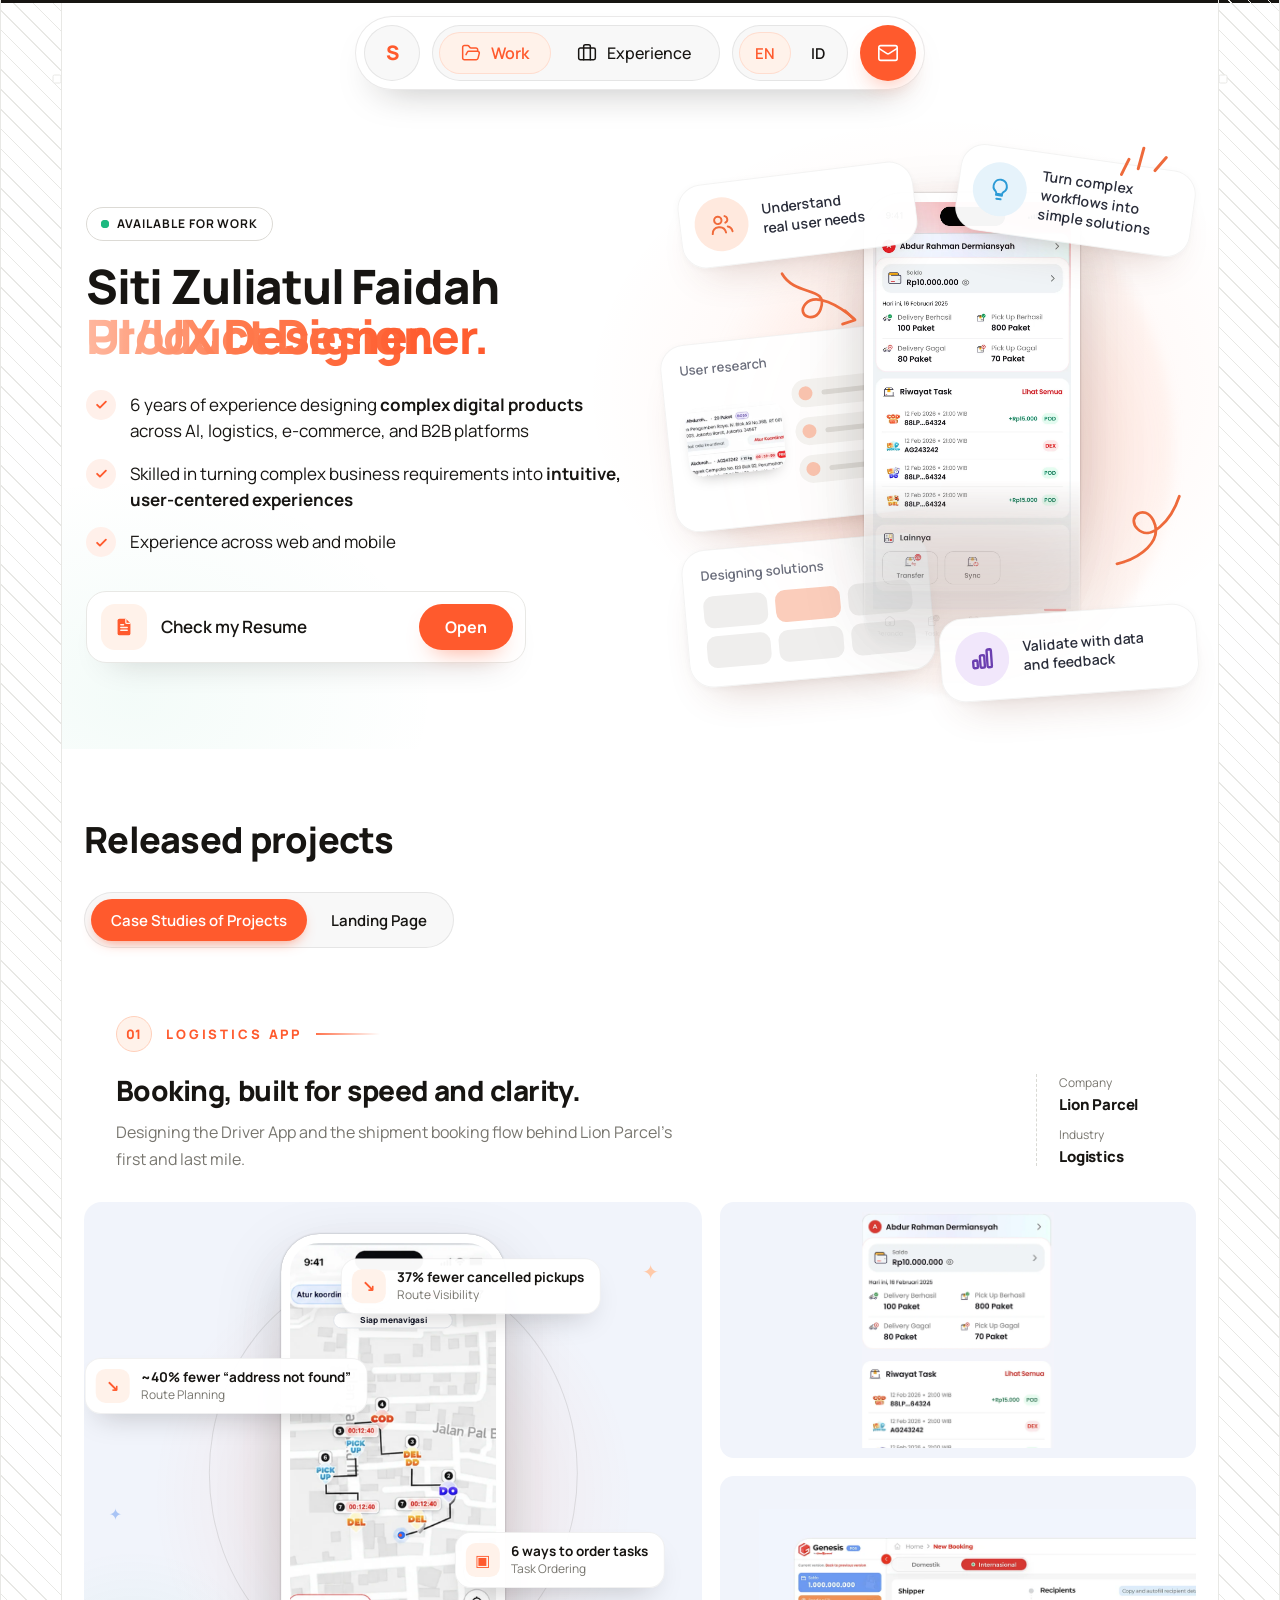
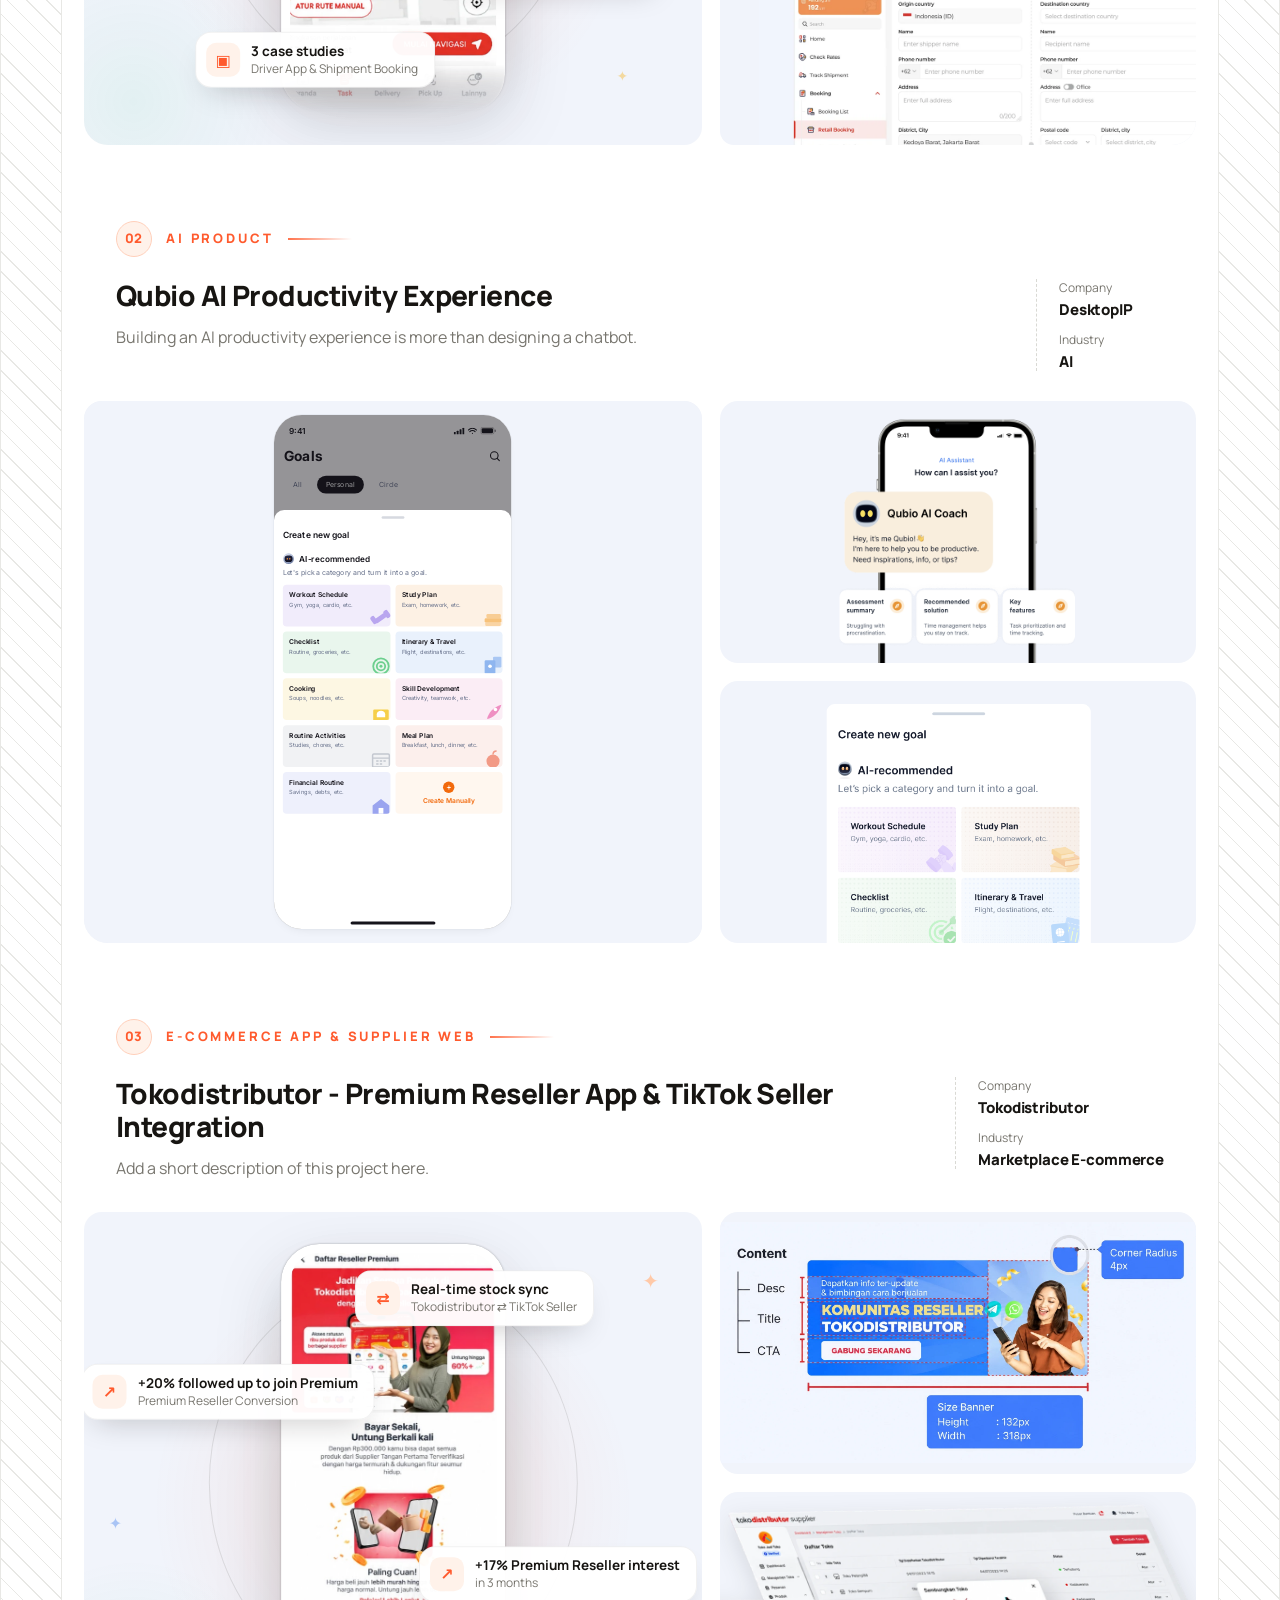
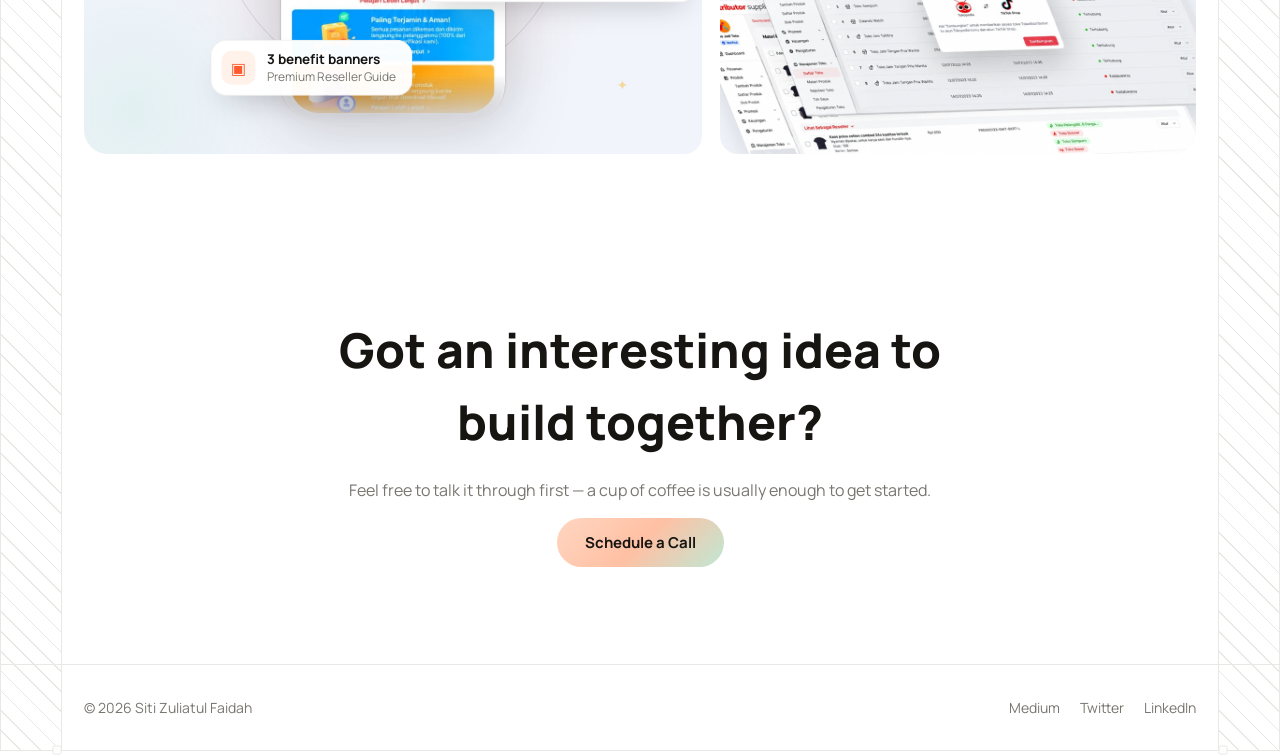
==== index.html @ 3c6cc5eb "Landing Page Qubiql detail: add second image below image 1 Co-Authored-By: Claude Sonnet 5.5 <norepl" ====
<!DOCTYPE html>
<html lang="en">
<head>
<meta charset="UTF-8">
<meta name="viewport" content="width=device-width, initial-scale=1, viewport-fit=cover">
<title>Siti Zuliatul Faidah — Product Designer</title>
<link rel="preconnect" href="https://fonts.googleapis.com">
<link rel="preconnect" href="https://fonts.gstatic.com" crossorigin>
<link href="https://fonts.googleapis.com/css2?family=Manrope:wght@400;500;600;700;800&display=swap" rel="stylesheet">
<style>
  :root{
    --bg:#ffffff; --surface:#ffffff; --line:#e8e8e5;
    --ink:#171512; --muted:#78766f; --accent:#ff5a2d;
    font-family:'Manrope',ui-sans-serif,system-ui,sans-serif;
    box-sizing:border-box; padding-top:env(safe-area-inset-top,0px); padding-bottom:env(safe-area-inset-bottom,0px);
  }
  *{box-sizing:border-box;}
  html{scroll-behavior:smooth; scroll-padding-top:env(safe-area-inset-top,0px);}
  html,body{height:100%;}
  body{margin:0; background:var(--bg); color:var(--ink); line-height:1.5; overflow-x:hidden;}
  a{color:inherit; text-decoration:none;}
  .wrap{max-width:1160px; margin:0 auto; padding:0 24px;}
  h1,h2,h3{margin:0;}

  .frame{position:relative; max-width:1440px; margin:0 auto; border-left:1px solid var(--line); border-right:1px solid var(--line);}
  .frame::before,.frame::after{content:"";position:absolute; top:0; bottom:0; width:60px; z-index:0;
    background-image:repeating-linear-gradient(45deg,var(--line) 0 1px, transparent 1px 14px);}
  .frame::before{left:0; border-right:1px solid var(--line);} .frame::after{right:0; border-left:1px solid var(--line);}

  .framed-block{position:relative; border-bottom:1px solid var(--line);}
  .corner-mark{position:absolute; width:9px; height:9px; background:var(--surface); border:1px solid var(--line); border-radius:2px; z-index:8;}
  .corner-mark.tl{top:76px; left:56px; transform:translate(-50%,-50%);}
  .corner-mark.tr{top:76px; right:56px; transform:translate(50%,-50%);}
  .corner-mark.bl{bottom:0; left:56px; transform:translate(-50%,50%);}
  .corner-mark.br{bottom:0; right:56px; transform:translate(50%,50%);}

  .framed-block{border-top:3px solid #171512;}
  .btn{background:linear-gradient(135deg, #ffd6c2, #ffc0a3 50%, #bfe8d4); color:#171512; padding:11px 20px; border-radius:100px; font-size:14px; font-weight:700;}
  .btn:hover{filter:brightness(1.06);}

  .hero{
    padding:56px 0 24px; position:relative; z-index:1; overflow:hidden;
    margin:0 60px; border-left:1px solid var(--line); border-right:1px solid var(--line);
    background-color:#fff;
    background-image:
      radial-gradient(ellipse 44% 60% at 76% 46%, rgba(255,90,45,.08), transparent 70%),
      radial-gradient(ellipse 38% 48% at 6% 92%, rgba(30,185,128,.05), transparent 70%);
  }
  .hero .wrap{position:relative;}
  .hero .wrap{max-width:1280px;}
  .hero-grid{position:relative; display:grid; grid-template-columns:minmax(0,1.15fr) minmax(0,1fr); align-items:center; min-height:580px;}
  .hero-copy{padding-right:44px;}
  .hero-eyebrow{font-size:13px; font-weight:800; letter-spacing:.3em; text-transform:uppercase; color:var(--accent); margin-bottom:22px;}
  .hero .hero-title{font-size:clamp(30px,3.7vw,50px); font-weight:800; line-height:1.07; letter-spacing:-.025em; color:var(--ink);}
  .hero-title .grad{background:linear-gradient(90deg,#ffb89f 0%,#ff7a4d 42%,#ff5a2d 100%); -webkit-background-clip:text; background-clip:text; -webkit-text-fill-color:transparent; color:transparent;}
  .role-rotator{display:inline-grid; vertical-align:top; margin-bottom:-.16em;}
  .role-rotator .role-item{font-size:inherit; font-weight:inherit; line-height:inherit; margin:0; grid-area:1/1; justify-self:start; width:max-content; white-space:nowrap; padding-bottom:.16em; opacity:0; transform:translateY(.3em); will-change:transform,opacity;}
  .role-rotator .role-item.is-active{opacity:1; transform:none; transition:opacity .45s ease .12s, transform .55s cubic-bezier(.22,1,.36,1) .12s;}
  .role-rotator .role-item.is-leaving{opacity:0; transform:translateY(-.3em); transition:opacity .28s ease, transform .34s ease;}
  .hero .hero-copy p.lede{max-width:540px; margin:26px 0 0; font-size:17px; line-height:1.75; color:var(--muted); text-align:left; text-align-last:auto;}
  .hero .hero-copy p.lede strong{color:var(--ink); font-weight:700;}
  .hero-cta{display:flex; flex-wrap:wrap; gap:14px; margin-top:34px;}
  .btn-primary,.btn-secondary{display:inline-flex; align-items:center; justify-content:center; gap:10px; padding:17px 30px; font-size:16px; font-weight:700; border-radius:999px; text-decoration:none; transition:transform .2s ease, box-shadow .2s ease;}
  .btn-primary{color:#fff; border:2px solid transparent; background:linear-gradient(var(--ink),var(--ink)) padding-box, linear-gradient(135deg,#ff5a2d 0%,#ffc27a 58%,#7fd9b4 100%) border-box;}
  .btn-secondary{color:var(--ink); background:#fff; border:1.5px solid #dcdad5;}
  .btn-primary:hover,.btn-secondary:hover{transform:translateY(-2px); box-shadow:0 14px 24px -14px rgba(23,21,18,.45);}
  /* hero in the reference layout: status pill, checklist, media card with credit pill */
  /* hero: Check my Resume bar */
  .rs-bar{display:flex; align-items:center; gap:14px; width:min(100%,440px); box-sizing:border-box; padding:12px 12px 12px 14px; border-radius:20px; background:#fff; border:1px solid var(--line); color:var(--ink); text-decoration:none; box-shadow:0 18px 36px -26px rgba(23,21,18,.3); transition:transform .2s ease, box-shadow .2s ease, border-color .2s ease;}
  .rs-ic{flex-shrink:0; width:46px; height:46px; border-radius:14px; background:#fff2ea; display:flex; align-items:center; justify-content:center; color:var(--accent);}
  .rs-ic svg{display:block; width:22px; height:22px;}
  .rs-txt{flex:1; min-width:0; font-size:17px; font-weight:600; line-height:1.2;}
  .rs-open{flex-shrink:0; padding:11px 26px; border-radius:999px; background:var(--accent); color:#fff; font-size:16px; font-weight:700; box-shadow:0 12px 24px -14px rgba(255,90,45,.7); transition:transform .2s ease, box-shadow .2s ease;}
  .rs-bar:hover{transform:translateY(-2px); border-color:#ddd9d3; box-shadow:0 22px 40px -26px rgba(23,21,18,.38);}
  .rs-bar:hover .rs-open{box-shadow:0 16px 28px -14px rgba(255,90,45,.8);}
  .rs-bar:active{transform:scale(.99);}
  .rs-bar:focus-visible{outline:2px solid var(--accent); outline-offset:3px;}
  .hs-badge{display:inline-flex; align-items:center; gap:8px; margin-bottom:20px; padding:7px 14px; background:#fff; border:1px solid #dcdad5; border-radius:999px; font-size:12px; font-weight:700; letter-spacing:.08em; text-transform:uppercase; color:var(--ink); white-space:nowrap;}
  .hs-badge .hs-dot{width:8px; height:8px;}
  .hs-dot{display:block; width:9px; height:9px; border-radius:50%; background:#1eb980; position:relative; flex-shrink:0;}
  .hs-dot::after{content:""; position:absolute; inset:0; border-radius:50%; background:#1eb980; animation:pulse 1.8s ease-out infinite;}
  .hs-list{list-style:none; margin:30px 0 0; padding:0; display:flex; flex-direction:column; gap:16px; max-width:560px;}
  .hs-list li{display:flex; align-items:flex-start; gap:14px; font-size:17px; line-height:1.55; color:var(--ink);}
  .hs-list strong{font-weight:700;}
  .hs-check{flex-shrink:0; width:30px; height:30px; margin-top:-2px; border-radius:50%; background:#fff0ea; color:var(--accent); display:flex; align-items:center; justify-content:center;}
  .hs-check svg{display:block; width:15px; height:15px;}
  .hero-foot{display:flex; align-items:center; gap:9px; margin-top:26px; font-size:14px; font-weight:600; color:var(--muted);}
  .hero-foot .dot{width:9px; height:9px; border-radius:50%; background:#1eb980; position:relative; flex-shrink:0;}
  .hero-foot .dot::after{content:""; position:absolute; inset:0; border-radius:50%; background:#1eb980; animation:pulse 1.8s ease-out infinite;}
  .hero-visual{position:relative; align-self:stretch; min-height:580px;}
  /* hero right side: tilted cards around the phone */
  .rh-blob{position:absolute; left:6%; top:6%; width:90%; height:88%; border-radius:48% 52% 46% 54%; background:radial-gradient(ellipse at 56% 54%, rgba(255,140,110,.30), rgba(255,190,165,.14) 52%, transparent 74%); filter:blur(6px); pointer-events:none;}
  .rh-card,.rh-panel{position:absolute; background:rgba(255,255,255,.96); border:1px solid rgba(23,21,18,.05); border-radius:24px; box-shadow:0 24px 44px -26px rgba(120,60,40,.32), 0 2px 8px rgba(23,21,18,.04); transform:rotate(var(--r,0deg)); color:#2a2d3a;}
  .rh-card{z-index:3; display:flex; align-items:center; gap:14px; padding:14px 22px 14px 14px; font-size:14px; font-weight:600; line-height:1.35;}
  .rh-card p{margin:0; text-wrap:balance;}
  .rh-ic{flex-shrink:0; width:54px; height:54px; border-radius:50%; display:flex; align-items:center; justify-content:center; font-style:normal;}
  .rh-ic svg{display:block; width:26px; height:26px;}
  .rh-ic-or{background:#ffe9de; color:#f06a3a;} .rh-ic-bl{background:#e6f3fb; color:#2d9bd6;} .rh-ic-pu{background:#f1e7fb; color:#6b3fb0;}
  .rh-a{left:0; top:28px; --r:-7deg; width:46%; max-width:260px;}
  .rh-b{right:0; top:12px; --r:8deg; width:46%; max-width:250px;}
  .rh-f{right:-4px; bottom:30px; --r:-4deg; width:50%; max-width:270px;}
  .rh-panel{z-index:1; padding:16px 18px; background:rgba(255,255,255,.9);}
  .rh-lbl{display:block; margin-bottom:10px; font-size:13px; font-weight:600; color:#6b6e7c;}
  .rh-c{left:-12px; top:188px; --r:-6deg; width:52%; max-width:280px; height:188px;}
  .rh-c-body{display:flex; gap:12px; align-items:center;}
  .rh-thumb{flex-shrink:0; width:42%; max-width:112px; aspect-ratio:112/80; border-radius:14px; object-fit:cover; box-shadow:0 8px 16px -10px rgba(23,21,18,.4);}
  .rh-rows{flex:1; min-width:0; display:flex; flex-direction:column; gap:10px;}
  .rh-rows i{position:relative; display:block; height:28px; border-radius:14px; background:#f4f2ef;}
  .rh-rows i::before{content:""; position:absolute; left:7px; top:7px; width:14px; height:14px; border-radius:50%; background:#f9c3ae;}
  .rh-rows i::after{content:""; position:absolute; left:30px; top:12px; width:50%; height:5px; border-radius:3px; background:#dedbd6;}
  .rh-d{left:6px; bottom:46px; --r:-5deg; width:48%; max-width:260px; height:138px;}
  .rh-grid{display:grid; grid-template-columns:repeat(3,minmax(0,1fr)); gap:8px;}
  .rh-grid i{display:block; height:32px; border-radius:10px; background:#efeeed;}
  .rh-grid i:nth-child(2){background:#fbcdbb;}
  .rh-phone{position:absolute; z-index:2; left:57%; top:48px; width:min(216px,42%); transform:translateX(-50%); filter:drop-shadow(0 26px 32px rgba(23,21,18,.16)) drop-shadow(0 0 1px rgba(23,21,18,.3));}
  .rh-screens{position:relative; width:100%; aspect-ratio:800/1708; box-sizing:border-box; border:9px solid #fff; border-radius:38px; background:#fff; overflow:hidden; -webkit-mask-image:linear-gradient(to bottom,#000 62%,transparent 100%); mask-image:linear-gradient(to bottom,#000 62%,transparent 100%);}
  .rh-screen{position:absolute; inset:0; width:100%; height:100%; object-fit:cover; display:block; opacity:0; transition:opacity .6s ease;}
  .rh-screen.is-active{opacity:1;}
  .rh-sq{position:absolute; z-index:3; fill:none; stroke:#ee6a3b; stroke-width:3.2; stroke-linecap:round; stroke-linejoin:round; pointer-events:none; overflow:visible;}
  .rh-s1{left:98px; top:122px; width:84px;} .rh-s2{right:6px; top:346px; width:78px;} .rh-s3{right:24px; top:-8px; width:56px;}
  @media (prefers-reduced-motion:no-preference){
    .rh-card,.rh-panel{animation:rhFloat 7s ease-in-out infinite; animation-delay:var(--d,0s);}
    .rh-b{--d:-1.2s;} .rh-c{--d:-2.4s;} .rh-d{--d:-3.6s;} .rh-f{--d:-4.8s;}
  }
  @keyframes rhFloat{0%,100%{transform:rotate(var(--r,0deg)) translateY(0);} 50%{transform:rotate(var(--r,0deg)) translateY(-7px);}}
  @media (max-width:560px){
    .hero-visual{min-height:620px;}
    .rh-a{top:6px; width:78%;} .rh-b{top:98px; width:76%;} .rh-f{right:0; bottom:8px; width:74%;}
    .rh-phone{top:206px; left:50%; width:176px;}
    .rh-c,.rh-d,.rh-s1,.rh-s2{display:none;}
  }
  @media (prefers-reduced-motion:no-preference){
    .hero-copy > *{animation:rise .7s ease both;}
    .hero-copy > *:nth-child(2){animation-delay:.06s;} .hero-copy > *:nth-child(3){animation-delay:.12s;}
    .hero-copy > *:nth-child(4){animation-delay:.18s;} .hero-copy > *:nth-child(5){animation-delay:.24s;} .hero-copy > *:nth-child(6){animation-delay:.3s;}
  }
  @keyframes hvTwinkle{0%,100%{opacity:.35; transform:scale(.85);} 50%{opacity:1; transform:scale(1.1);}}
  @media (max-width:1100px){
    .hero-grid{grid-template-columns:1fr; min-height:0;}
    .hero-grid::before{display:none;}
    .hero-copy{padding-right:0;}
    .hero-visual{min-height:580px; margin-top:44px; width:100%; max-width:640px; margin-left:auto; margin-right:auto;}
  }
  @media (max-width:560px){
  }
  .badge{display:inline-flex; align-items:center; gap:9px; background:var(--surface); border:1px solid var(--line); padding:8px 16px 8px 12px; border-radius:100px; font-size:14px; color:var(--ink); font-weight:600; margin-bottom:28px;}
  .badge .dot{width:9px; height:9px; border-radius:50%; background:#1eb980; position:relative; flex-shrink:0;}
  .badge .dot::after{content:""; position:absolute; inset:0; border-radius:50%; background:#1eb980; animation:pulse 1.8s ease-out infinite;}
  @keyframes pulse{0%{transform:scale(1); opacity:.7;} 100%{transform:scale(2.6); opacity:0;}}
  .profile-row{display:flex; align-items:center; gap:22px;}
  .avatar-photo{width:92px; height:92px; border-radius:50%; object-fit:cover; border:3px solid var(--surface); box-shadow:0 0 0 1px var(--line);}
  .hero h1{font-size:clamp(38px,6vw,64px); font-weight:800; line-height:1.05; letter-spacing:-.02em;}
  .hero .role{color:var(--muted); font-size:17px; font-weight:600; margin-top:4px;}
  .hero p.lede{max-width:820px; color:var(--muted); font-size:18px; margin:26px 0 0; text-align:justify; text-align-last:left;}

  .glance{margin-top:24px; background:var(--surface); border:1px solid var(--line); border-radius:16px; overflow:hidden; box-shadow:0 12px 28px -18px rgba(23,21,18,.14);}
  .glance-head{display:flex; justify-content:space-between; align-items:center; padding:14px 20px; border-bottom:1px solid var(--line);}
  .glance-head .eyebrow{color:var(--accent); font-size:12px; font-weight:700; letter-spacing:.08em;}
  .glance-head a{font-size:13px; font-weight:600; color:var(--ink);}
  .glance-grid{display:grid; grid-template-columns:1fr 1fr;}
  .glance-grid div{padding:16px 20px; border-bottom:1px solid var(--line);}
  .glance-grid div:nth-child(odd){border-right:1px solid var(--line);}
  .glance-grid .label{font-size:11px; letter-spacing:.08em; color:var(--muted); font-weight:700; margin-bottom:5px;}
  .glance-grid .value{font-size:16px; font-weight:700; margin-bottom:2px; line-height:1.3;}
  .glance-grid .note{color:var(--muted); font-size:13px; line-height:1.4;}
  .glance-tags{padding:12px 20px; color:var(--muted); font-size:13px;}

  .project-view{position:relative; z-index:1; padding:0 0 110px;}
  .pv-topbar{padding-top:28px; padding-bottom:20px;}
  .pv-topbar{position:sticky; top:0; z-index:50; padding-top:20px; padding-bottom:12px; pointer-events:none;}
  .pv-topbar .back-link{margin-bottom:0; pointer-events:auto; padding:9px 16px; border-radius:100px; background:rgba(255,255,255,.92); -webkit-backdrop-filter:blur(8px); backdrop-filter:blur(8px); box-shadow:0 6px 20px -8px rgba(23,21,18,.25);}
  .pv-banner{display:block; width:100%; max-width:1440px; height:auto; margin:0 auto;}
  .pv-banner + .wrap{padding-top:56px;}
  .back-link{display:inline-block; font-size:14px; font-weight:600; color:var(--muted); margin-bottom:48px; transition:color .2s ease;}
  .back-link:hover{color:var(--ink);}
  .pv-label{font-size:18px; font-weight:700; color:var(--muted); margin-bottom:28px;}
  .pv-title{font-size:clamp(36px,6vw,72px); font-weight:800; line-height:1.05; letter-spacing:-.02em; max-width:1000px; margin-bottom:80px;}
  .pv-grid{display:grid; grid-template-columns:1.6fr 1fr; gap:64px;}
  .pv-meta-label{font-size:15px; color:var(--muted); margin-bottom:14px;}
  .pv-text{font-size:19px; line-height:1.75; color:var(--ink); margin:0;}
  .pv-block + .pv-block{margin-top:40px;}
  .pv-text.pv-gap{margin-top:20px;}
  .reveal{opacity:0; transform:translateY(18px); transition:opacity .6s ease, transform .6s ease;}
  .reveal.in{opacity:1; transform:none;}
  .pv-project-text .pv-text{line-height:1.8;}
  .pv-impact-item{transition:transform .2s ease, box-shadow .2s ease;}
  .pv-impact-item:hover{transform:translateY(-2px); box-shadow:0 10px 20px -14px rgba(23,21,18,.25);}
  .pv-worked{display:inline-block; margin-top:36px; margin-bottom:16px; background:#ffede3; color:#e64a19; font-size:20px; font-weight:700; padding:6px 14px; border-radius:8px;}
  .pv-stepper{list-style:none; margin:4px 0 32px; padding:0; display:flex; flex-direction:column; gap:22px;}
  .pv-step{position:relative; display:block; cursor:pointer;}
  .pv-step-head{display:flex; align-items:center; gap:16px;}
  .pv-step-num{position:relative; z-index:1; flex-shrink:0; width:34px; height:34px; border-radius:50%; border:2px solid #dcdad5; background:#fff; color:#a9a6a0; font-size:12px; font-weight:700; display:flex; align-items:center; justify-content:center; transition:background .3s ease, border-color .3s ease, color .3s ease, box-shadow .3s ease;}
  .pv-step-title{font-size:26px; font-weight:800; letter-spacing:-.01em; line-height:1.15; color:#b9b6b0; transition:color .3s ease;}
  .pv-step:hover .pv-step-title{color:#8f8c86;}
  .pv-step:not(:last-child)::after{content:""; position:absolute; left:16px; top:34px; bottom:-22px; width:2px; background:#e4e2dd; transition:background .3s ease;}
  .pv-step.done::after{background:var(--accent);}
  .pv-step-body{display:grid; grid-template-rows:0fr; padding-left:50px; transition:grid-template-rows .35s ease;}
  .pv-step-body > div{overflow:hidden; opacity:0; transform:translateY(-4px); transition:opacity .3s ease .05s, transform .3s ease .05s;}
  .pv-step.active .pv-step-body{grid-template-rows:1fr;}
  .pv-step-force-open .pv-step-body{grid-template-rows:1fr;}
  .pv-step-force-open .pv-step-body > div{opacity:1; transform:none;}
  .pv-step-force-open .pv-step-title{color:var(--ink);}
  .pv-step-force-open .pv-step-num{background:linear-gradient(135deg,#ff8a5c,#ff5a2d); border-color:transparent; color:#fff;}
  .pv-step.active .pv-step-body > div{opacity:1; transform:none;}
  .pv-step-desc{margin:10px 0 2px; font-size:16px; line-height:1.7; color:var(--ink);}
  .pv-step.active .pv-step-num{background:linear-gradient(135deg,#ff8a5c,#ff5a2d); border-color:transparent; color:#fff; box-shadow:0 0 0 6px rgba(255,90,45,.16);}
  .pv-step.active .pv-step-title, .pv-step.active:hover .pv-step-title{color:var(--ink);}
  .pv-impact{margin-top:44px;}
  .pv-impact-title{font-size:18px; font-weight:700; color:var(--muted); margin-bottom:16px;}
  .pv-impact-item{display:flex; align-items:center; gap:14px; padding:16px 22px; border:1px solid var(--line); border-radius:100px; font-size:18px; color:var(--ink); background:#fff; margin-bottom:14px;}
  .pv-impact-ic{flex-shrink:0; width:28px; height:28px; border:1.5px solid #d3d3cf; border-radius:50%; display:flex; align-items:center; justify-content:center; color:#b3b3ae; font-size:13px; line-height:1;}
  .pv-project{display:grid; grid-template-columns:minmax(0,1fr) minmax(0,1fr); gap:64px; margin-top:120px; margin-bottom:120px; align-items:stretch; padding:0 100px;}
  .pv-project-text{padding-left:60px;}
  .to-top{position:fixed; right:24px; bottom:88px; z-index:60; width:52px; height:52px; border-radius:50%; border:none; background:var(--accent); color:#fff; display:flex; align-items:center; justify-content:center; cursor:pointer; box-shadow:0 12px 28px -8px rgba(255,90,45,.55); opacity:0; transform:translateY(12px); pointer-events:none; transition:opacity .25s ease, transform .25s ease;}
  .to-top.show{opacity:1; transform:none; pointer-events:auto;}
  .to-top:hover{transform:translateY(-3px);}
  @media (max-width:560px){ .to-top{right:16px; bottom:80px; width:46px; height:46px;} }
  .pv-stats{display:grid; grid-template-columns:repeat(4,minmax(0,1fr)); gap:10px; margin-top:18px;}
  .pv-stat{position:relative; overflow:hidden; text-align:center; background:#fff; border:1px solid var(--line); border-radius:18px; padding:20px 6px 14px;}
  .pv-stat::before{content:""; position:absolute; top:0; left:50%; width:28px; height:3px; border-radius:0 0 3px 3px; background:var(--c); transform:translateX(-50%);}
  .pv-stat b{display:block; font-size:clamp(19px,1.9vw,26px); font-weight:800; letter-spacing:-.02em; line-height:1.1; color:var(--ink); font-variant-numeric:tabular-nums;}
  .pv-stat span{display:block; margin-top:6px; font-size:12px; font-weight:600; color:var(--muted);}
  @media (max-width:560px){ .pv-stats{grid-template-columns:repeat(2,minmax(0,1fr));} }
  .pv-sticky{position:sticky; top:110px;}
  #project2View .pv-grid{grid-template-columns:minmax(0,1fr) 220px;}
  @media (max-width:720px){ #project2View .pv-grid{grid-template-columns:1fr;} }
  #project2View .pv-project-intro{margin-top:120px;}
  #project2View .pv-project + .pv-project-intro{margin-top:0;}
  #project2View .pv-project-intro .pv-text{font-size:18px; line-height:1.8; margin-bottom:20px;}
  #project3View .pv-project-intro{margin-top:120px;}
  #project3View .pv-project + .pv-project-intro{margin-top:0;}
  #project3View .pv-project-intro .pv-text{font-size:18px; line-height:1.8; margin-bottom:20px;}
  #project3View .p3-outcome{padding-bottom:40px;}
  #project3View .p3-out-grid{display:grid; grid-template-columns:minmax(0,1fr) minmax(0,1fr); gap:32px; align-items:start;}
  #project3View .p3-out-grid > div:first-child .pv-text{font-size:18px; line-height:1.8; margin:0 0 18px;}
  #project3View .p3-out-card{padding:26px 28px; border:1px solid var(--line); border-radius:20px; background:#fff;}
  #project3View .p3-out-card h3{margin:0 0 14px; font-size:22px; font-weight:800; letter-spacing:-.01em; color:var(--ink);}
  #project3View .p3-out-card .pv-text{font-size:17px; line-height:1.7; margin-bottom:14px;}
  #project3View .p3-learn{display:grid; grid-template-columns:repeat(2,minmax(0,1fr)); gap:14px; margin-top:18px;}
  #project3View .p3-impact{display:grid; grid-template-columns:repeat(2,minmax(0,1fr)); column-gap:14px; align-items:stretch;}
  #project3View .p3-impact .pv-worked{grid-column:1 / -1; justify-self:start; margin-top:0;}
  #project3View .p3-out-grid .pv-impact .pv-worked{margin-top:0;}
  #project3View .p3-note{margin-top:40px; padding:16px 20px; border-radius:14px; background:#f3f4f7;}
  #project3View .p3-note b{display:block; margin-bottom:6px; font-size:11px; font-weight:700; letter-spacing:.06em; text-transform:uppercase; color:#8a8d98;}
  #project3View .p3-note p{margin:0; font-size:13px; line-height:1.6; color:var(--muted);}
  @media (max-width:900px){ #project3View .p3-out-grid, #project3View .p3-learn, #project3View .p3-impact{grid-template-columns:1fr;} }
  #project3View .p3-rc{flex-direction:row; align-items:stretch; gap:14px;}
  #project3View .p3-rc-item{flex:1 1 0; min-width:0;}
  @media (max-width:900px){ #project3View .p3-rc{flex-direction:column;} }
  #project2View .pv-project, #project3View .pv-project{padding:0;}
  #projectView .pv-project{max-width:1160px; margin-left:auto; margin-right:auto; padding:0 24px; box-sizing:border-box;}
  #projectView .pv-project-text{padding-left:0;}
  #projectView .dd-card{margin:6px 0 24px; padding:16px 18px 18px; border:1px solid #ffd6c2; border-radius:20px; background:#fff8f4;}
  #projectView .dd-badge{display:inline-flex; align-items:center; gap:7px; padding:5px 12px 5px 10px; border-radius:99px; background:#fff; border:1px solid #ffd6c2; font-size:12px; font-weight:700; color:var(--ink);}
  #projectView .dd-badge i{width:7px; height:7px; border-radius:50%; background:#ff5a2d; flex:none;}
  #projectView .dd-title{margin:12px 0 6px; font-size:18px; font-weight:800; letter-spacing:-.01em; line-height:1.3; color:var(--ink);}
  #projectView .dd-desc{margin:0; font-size:14px; line-height:1.65; color:var(--muted);}
  #projectView .p3-proc.p3-two{grid-template-columns:repeat(2,minmax(0,1fr));}
  @media (max-width:900px){ #projectView .p3-proc.p3-two{grid-template-columns:1fr;} }
  #projectView .p3-proc{display:grid; grid-template-columns:repeat(3,minmax(0,1fr)); gap:14px; margin-top:18px; align-items:stretch;}
  #projectView .p3-proc .p3-rc-item{margin:0;}
  @media (max-width:900px){ #projectView .p3-proc{grid-template-columns:1fr;} }
  #projectView .pv-project-intro .pv-text{font-size:18px; line-height:1.8; margin-bottom:20px;}
  #project2View .pv-project-text, #project3View .pv-project-text{padding-left:0;}
  .pv-project-title{font-size:clamp(28px,3.4vw,44px); font-weight:800; letter-spacing:-.02em; line-height:1.1; margin:0 0 32px;}
  .pv-project-text .pv-text{font-size:18px; margin-bottom:20px;}
  .pv-project-media{display:flex; flex-direction:column; gap:24px;}
  .pv-shot{width:100%; display:block; border-radius:32px; object-fit:cover; transition:transform .45s cubic-bezier(.22,1,.36,1), box-shadow .45s ease;}
  #pvShotMain{height:380px; max-height:380px; overflow:hidden; padding:0; position:relative; display:flex; align-items:flex-start; justify-content:center; background:#F1F4FB; transition:box-shadow .45s ease;}
  #pvShotMain:hover{box-shadow:0 28px 48px -20px rgba(23,21,18,.28);}
  #pvShotMain .pv-scroll-track{display:flex; flex-direction:column; width:240px; animation:pvScrollUp 22s ease-in-out infinite;}
  #pvShotMain:hover .pv-scroll-track{animation-play-state:paused;}
  #pvShotMain .pv-scroll-track img{width:100%; display:block;}
  @keyframes pvScrollUp{0%{transform:translateY(0);} 12%{transform:translateY(0);} 88%{transform:translateY(-253px);} 100%{transform:translateY(-253px);}}
  #pvShotMain:hover{box-shadow:0 28px 48px -20px rgba(23,21,18,.28);}
  .pv-live-badge{position:absolute; top:14px; left:14px; z-index:5; display:inline-flex; align-items:center; gap:7px; background:rgba(255,255,255,.95); border:1px solid var(--line); padding:6px 12px 6px 10px; border-radius:100px; font-size:12px; font-weight:700; color:var(--ink); box-shadow:0 6px 16px -8px rgba(23,21,18,.25);}
  .pv-live-badge.b-orange{background:#fff3ec; border-color:#ffd6c2;}
  .pv-live-badge.b-orange .pv-live-dot, .pv-live-badge.b-orange .pv-live-dot::after{background:#ff5a2d;}
  .pv-live-badge.b-blue{background:#eef4ff; border-color:#cfe0fb;}
  .pv-live-badge.b-blue .pv-live-dot, .pv-live-badge.b-blue .pv-live-dot::after{background:#2f7de1;}
  .pv-live-badge.b-violet{background:#f3f0ff; border-color:#dcd5fb;}
  .pv-live-badge.b-violet .pv-live-dot, .pv-live-badge.b-violet .pv-live-dot::after{background:#7b61e8;}
  .pv-live-badge.b-green{background:#ecfaf4; border-color:#c5ecd9;}
  .pv-live-badge.b-green .pv-live-dot, .pv-live-badge.b-green .pv-live-dot::after{background:#1eb980;}
  .pv-live-badge.b-pink{background:#fff0f7; border-color:#fbd0e6;}
  .pv-live-badge.b-pink .pv-live-dot, .pv-live-badge.b-pink .pv-live-dot::after{background:#e5489a;}
  .pv-labeled-shot{position:relative; overflow:hidden;}
  .pv-twin-shot{display:grid; grid-template-columns:1fr 1fr; gap:16px; background:#F1F4FB; border-radius:32px; padding:36px; overflow:hidden;}
  .pv-twin-shot.pv-twin-grey{background:#F1F4FB;}
  .pv-twin-shot img{width:100%; display:block; border-radius:20px; transition:transform .4s cubic-bezier(.22,1,.36,1), box-shadow .4s ease; opacity:0; transform:translateY(16px) scale(.98);}
  .pv-twin-shot.in img{animation:pvTwinIn .55s cubic-bezier(.22,1,.36,1) forwards;}
  .pv-twin-shot.in img:nth-child(2){animation-delay:.12s;}
  .pv-twin-shot img:hover{transform:translateY(-6px) scale(1.02); box-shadow:0 20px 36px -18px rgba(23,21,18,.3);}
  @keyframes pvTwinIn{to{opacity:1; transform:translateY(0) scale(1);}}
  .pv-twin-shot.pv-twin-short img{max-height:340px; object-fit:contain;}
  .pv-twin-shot svg.pv-nav{display:block; width:100%; height:auto; border-radius:20px; overflow:hidden; transition:transform .4s cubic-bezier(.22,1,.36,1), box-shadow .4s ease; opacity:0; transform:translateY(16px) scale(.98);}
  .pv-twin-shot.in svg.pv-nav{animation:pvTwinIn .55s cubic-bezier(.22,1,.36,1) forwards;}
  .pv-twin-shot svg.pv-nav:hover{transform:translateY(-6px) scale(1.02); box-shadow:0 20px 36px -18px rgba(23,21,18,.3);}
  .pv-twin-shot.pv-twin-short svg.pv-nav{max-height:340px;}
  .pv-project-02{border-top:1px solid var(--line); margin-top:64px; padding-top:64px; padding-left:0; padding-right:0; margin-right:calc(-1 * ((100vw - 1160px) / 2) - 24px);}
  .pv-project-02 .pv-project-text{padding-left:0;}
  @media (max-width:520px){ .pv-twin-shot{grid-template-columns:1fr; gap:14px;} }
  .pv-labeled-shot img{width:100%; display:block; border-radius:32px;}
  .pv-shot-caption-row{display:grid; grid-template-columns:1fr 1fr; gap:16px; padding:14px 18px 4px;}
  .pv-shot-caption{font-size:13px; font-weight:600; color:var(--muted); text-align:center; line-height:1.4;}
  .pv-shot-note{padding:2px 20px 20px; font-size:13px; color:var(--muted); text-align:center; line-height:1.5;}
  .pv-drag-card{position:relative; overflow:visible !important;}
  .pv-drag-stage{position:relative; width:100%; aspect-ratio:1/1; overflow:visible;}
  .pv-drag-base{width:100%; height:100%; display:block; object-fit:contain; border-radius:32px;}
  .pv-drag-card-img{position:absolute; left:1.6%; top:42.7%; width:97% !important; height:auto; animation:pvDragBob 2.6s ease-in-out infinite; transform-origin:center; border-radius:14px;}
  @keyframes pvDragBob{
    0%,100%{transform:translateY(0) scale(1); filter:drop-shadow(0 6px 10px rgba(23,21,18,.1));}
    50%{transform:translateY(-16px) scale(1.02); filter:drop-shadow(0 30px 32px rgba(23,21,18,.25));}
  }
  @media (prefers-reduced-motion:reduce){ .pv-drag-card-img{animation:none;} }
  .pv-live-dot{width:7px; height:7px; border-radius:50%; background:#1eb980; position:relative; flex-shrink:0;}
  .pv-live-dot::after{content:""; position:absolute; inset:0; border-radius:50%; background:#1eb980; animation:pulse 1.8s ease-out infinite;}
  #pvShotMain .pv-scroll-track{display:flex; flex-direction:column; width:240px; animation:pvScrollUp 22s ease-in-out infinite;}
  #pvShotMain:hover .pv-scroll-track{animation-play-state:paused;}
  #pvShotMain .pv-scroll-track img{width:100%; display:block;}
  @keyframes pvScrollUp{0%{transform:translateY(0);} 12%{transform:translateY(0);} 88%{transform:translateY(-253px);} 100%{transform:translateY(-253px);}}
  @media (prefers-reduced-motion:reduce){ #pvShotMain .pv-scroll-track{animation:none;} }
  .pv-shot-chat{background:#F1F4FB; aspect-ratio:16/9; display:flex; justify-content:center; align-items:flex-end; gap:56px; padding:48px 32px 0; overflow:hidden;}
  .pv-shot-dummy{background:#F1F4FB; display:flex; align-items:center; justify-content:center; color:#b8aca2; font-size:15px; font-weight:600; letter-spacing:.04em;}
  .chat-phone{width:34%; background:#f8f4ef; border:6px solid #fff; border-bottom:none; border-radius:32px 32px 0 0; padding:18px 14px; height:100%;}
  .cp-brand{font-weight:800; font-size:13px; margin-bottom:18px;}
  .cp-brand b{color:var(--accent);}
  .cp-bubble{background:#f1d9c6; font-size:10px; padding:10px 12px; border-radius:12px; margin-left:18%; margin-bottom:14px;}
  .cp-reply{font-size:10px; color:var(--muted);}
  .section{padding:70px 0 100px; position:relative; z-index:1;}

  .work-title{margin:0 0 32px; font-size:clamp(26px,3vw,36px); font-weight:800; line-height:1.15; letter-spacing:-.02em; color:var(--ink);}
  .project-showcase{display:block; text-decoration:none; color:inherit; background:var(--surface); border-radius:24px; overflow:hidden; transition:transform .25s ease;}
  .lp-head{margin-top:72px;}
  .lp-title{margin:8px 0 28px; font-size:clamp(22px,2.4vw,28px); font-weight:800; letter-spacing:-.02em; color:var(--ink);}
  .lp-grid{display:grid; grid-template-columns:repeat(3,minmax(0,1fr)); gap:24px;}
  .lp-card{display:block; text-decoration:none; color:inherit; transition:transform .25s ease;}
  .lp-card:hover{transform:translateY(-4px);}
  .lp-shot{position:relative; aspect-ratio:4/3; border-radius:20px; background:#F1F4FB; overflow:hidden; padding:22px 22px 0;}
  .lp-bar{display:flex; gap:5px; height:22px; align-items:center; padding:0 10px; border-radius:10px 10px 0 0; background:#fff; border-bottom:1px solid var(--line);}
  .lp-bar i{width:6px; height:6px; border-radius:50%; background:#d9d9d4;}
  .lp-page{height:100%; padding:18px 18px 0; background:#fff;}
  .lp-page b{display:block; width:55%; height:12px; border-radius:6px; background:var(--ink);}
  .lp-page u{display:block; width:75%; height:6px; margin-top:10px; border-radius:3px; background:#e2e3e8; text-decoration:none;}
  .lp-page u.s{width:50%;}
  .lp-page em{display:block; width:64px; height:18px; margin-top:12px; border-radius:99px; background:var(--accent);}
  .lp-blocks{display:flex; gap:8px; margin-top:16px;}
  .lp-blocks span{flex:1; height:60px; border-radius:8px; background:#eef1f8;}
  .lp-mob{position:absolute; right:22px; bottom:0; width:26%; height:62%; padding:12px 9px; box-sizing:border-box; border-radius:16px 16px 0 0; background:#fff; box-shadow:0 0 0 4px #14131a;}
  .lp-mob b{display:block; width:70%; height:7px; border-radius:4px; background:var(--ink);}
  .lp-mob u{display:block; width:90%; height:4px; margin-top:7px; border-radius:2px; background:#e2e3e8;}
  .lp-mob em{display:block; width:36px; height:11px; margin-top:9px; border-radius:99px; background:var(--accent);}
  .lp-photo{padding:0;}
  .lp-photo img{display:block; width:100%; height:100%; object-fit:cover; object-position:top left;}
  .lp-live{position:absolute; top:14px; left:14px; display:inline-flex; align-items:center; gap:6px; padding:6px 12px; border-radius:99px; background:rgba(255,255,255,.94); font-size:12px; font-weight:700; color:var(--ink); box-shadow:0 2px 8px rgba(23,21,18,.08);}
  .lp-live i{width:7px; height:7px; border-radius:50%; background:#1eb980;}
  .lp-siterow{display:flex; align-items:center; gap:14px; flex-wrap:wrap; margin-top:24px;}
  .lp-siterow .pv-meta-label{margin:0;}
  .lp-siterow .xp-link{margin-top:0;}
  .lp-full.lp-full-2{margin:0 0 120px;}
  #landingQubioView .pv-grid,#landingMenuView .pv-grid,#landingQubiqlView .pv-grid{grid-template-columns:minmax(0,1fr) 220px;}
  .pv-grid + img.lp-full{margin-top:56px;}
  img.lp-full + img.lp-full{margin-top:0;}
  .lp-just{text-align:justify; text-justify:inter-word; word-spacing:-.02em;}
  a.xp-link.lp-site,a.xp-link.lp-site:hover{color:var(--accent); border-color:var(--accent);}
  .lp-full{display:block; width:100%; height:auto; margin:40px 0 24px; border-radius:20px;}
  .lp-info{display:flex; justify-content:space-between; align-items:center; gap:12px; padding:14px 4px 0;}
  .lp-name{font-size:17px; font-weight:700; color:var(--ink);}
  .lp-sub{margin-top:2px; font-size:14px; color:var(--muted);}
  .lp-visit{flex:none; font-size:14px; font-weight:700; color:var(--ink); border-bottom:1.5px solid rgba(255,90,45,.45); padding-bottom:2px;}
  .lp-card:hover .lp-visit{color:var(--accent); border-color:var(--accent);}
  @media (max-width:900px){ .lp-grid{grid-template-columns:repeat(2,minmax(0,1fr));} }
  @media (max-width:560px){ .lp-grid{grid-template-columns:1fr;} .lp-head{margin-top:56px;} }
  .tn-pill.wk-tabs{display:inline-flex; margin-bottom:32px; background:rgba(246,246,245,.72); border:1px solid rgba(23,21,18,.08);}
  .wk-tabs .tn-item{border:0; background:none; cursor:pointer; font-family:inherit; padding:0 20px; font-size:15px; font-weight:600;}
  .wk-tabs .tn-item.active,.wk-tabs .tn-item.active:hover{background:var(--accent); color:#fff; box-shadow:0 6px 14px -6px rgba(255,90,45,.7);}
  .wk-panel[hidden]{display:none;}
  @media (max-width:640px){ .tn-pill.wk-tabs{display:flex; width:100%; box-sizing:border-box;} .wk-tabs .tn-item{flex:1 1 0; justify-content:center; padding:0 8px; font-size:13px; text-align:center;} }
  .project-showcase + .project-showcase{margin-top:40px;}
  .project-showcase:hover{transform:translateY(-4px);}
  .showcase-visual{display:grid; grid-template-columns:1.3fr 1fr; gap:18px; padding:0; position:relative; aspect-ratio:2.05/1;}
  .showcase-visual::after{content:""; position:absolute; inset:0; background:rgba(0,0,0,0); transition:background .25s ease; pointer-events:none; z-index:4;}
  .project-showcase:hover .showcase-visual::after{background:rgba(0,0,0,.05);}
  .showcase-overlay{position:absolute; inset:0; z-index:5; pointer-events:none;}
  .showcase-overlay .vp-circle{position:absolute; left:var(--vp-x,50%); top:var(--vp-y,50%); width:40%; aspect-ratio:1; max-width:170px; border-radius:50%; background:#fff; border:1px solid var(--line); box-shadow:0 16px 32px -12px rgba(23,21,18,.28); display:flex; flex-direction:column; align-items:center; justify-content:center; transform:translate(-50%,-50%) scale(.6) rotate(var(--vp-tilt,-8deg)); opacity:0; transition:transform .25s ease, opacity .25s ease, left .12s linear, top .12s linear;}
  .project-showcase:hover .vp-circle{transform:translate(-50%,-50%) scale(1) rotate(var(--vp-tilt,-8deg)); opacity:1;}
  .vp-line{font-size:13px; font-weight:700; letter-spacing:.08em; color:var(--ink); text-transform:uppercase; line-height:1.4; display:flex; align-items:center; gap:5px;}
  .vp-arrow{color:var(--muted); font-weight:400; font-size:19px;}
  .phone-frame{background:#F1F4FB; border-radius:18px; padding:0;}
  .phone-img{width:100%; height:auto; display:block; object-fit:cover; border-radius:14px; box-sizing:border-box;}
  .phone-frame.lg.phone-img{height:100%;}
  .phone-frame.sm.phone-img{flex:1 1 0; min-height:0; height:auto; object-fit:cover;}
  .phone-frame.sm + .phone-frame.sm{margin-top:18px;}
  .phone-stack{display:flex; flex-direction:column; height:100%;}
  .ph-head{display:flex; align-items:center; justify-content:space-between; margin-bottom:14px;}
  .ph-pill{width:46px; height:12px; border-radius:8px; background:#171512;}
  .ph-sig{width:34px; height:10px; border-radius:4px; background:var(--line);}
  .ph-brand{font-weight:800; font-size:15px; margin-bottom:12px;}
  .ph-brand b{color:var(--accent); font-style:normal;}
  .ph-row{display:flex; gap:8px; margin-bottom:16px;}
  .chip{font-size:11.5px; font-weight:600; color:var(--muted); background:#f4f4f2; border:1px solid var(--line); padding:6px 12px; border-radius:100px;}
  .chip.active{background:#171512; color:#fff; border-color:#171512;}
  .ph-stat-label{color:var(--muted); font-size:12px; margin-bottom:4px;}
  .ph-stat-num{font-size:26px; font-weight:800;}
  .ph-stat-num.sm{font-size:19px;}
  .ph-stat-num span{font-size:12px; color:var(--muted); font-weight:600;}
  .bars{display:flex; align-items:flex-end; gap:6px; height:64px; margin-top:16px;}
  .bars i{flex:1; background:var(--accent); border-radius:4px 4px 0 0; opacity:.85;}
  .ph-lines{margin-top:14px;}
  .ph-lines .line{display:block; height:8px; border-radius:5px; background:var(--line); margin-bottom:8px;}
  .line.w80{width:80%;} .line.w70{width:70%;} .line.w60{width:60%;} .line.w50{width:50%;} .line.w45{width:45%;}
  .showcase-info{padding:26px 32px 30px;}
  .showcase-row{display:flex; justify-content:space-between; align-items:flex-start; gap:24px; flex-wrap:wrap;}
  .showcase-info h3{font-size:22px; font-weight:800; margin:0;}
  .showcase-info p{color:var(--muted); font-size:15px; margin:0; width:auto; white-space:nowrap; text-align:right;}
  .showcase-tag{display:block; font-size:15px; font-weight:400; color:var(--muted); margin-top:8px;}
  .dot-sep{display:inline-block; width:4px; height:4px; border-radius:50%; background:var(--muted); vertical-align:middle; margin:0 2px;}


  footer{border-top:1px solid var(--line); padding:32px 0 calc(32px + env(safe-area-inset-bottom,0px));}
  footer .wrap{display:flex; justify-content:space-between; align-items:center; flex-wrap:wrap; gap:16px; color:var(--muted); font-size:14px;}
  footer .socials{display:flex; gap:20px;}
  footer .socials a:hover{color:var(--ink);}

  @media (max-width:720px){ #landingQubioView .pv-grid,#landingMenuView .pv-grid,#landingQubiqlView .pv-grid{grid-template-columns:minmax(0,1fr);} .hero{margin:0; border-left:none; border-right:none;} .showcase-visual{grid-template-columns:1fr;} .pv-grid{grid-template-columns:1fr; gap:40px;} .pv-project{grid-template-columns:1fr; gap:40px; margin-top:80px; padding:0;} .pv-sticky{position:static;} .pv-banner + .wrap{padding-top:36px;} .pv-project-media{padding:0;} .pv-project-text{padding-left:0;} .pv-project-02{margin-right:0;} }
  @media (prefers-reduced-motion:no-preference){
    .profile-row,.hero p.lede,.glance{animation:rise .7s ease both;}
    .hero p.lede{animation-delay:.08s;} .glance{animation-delay:.16s;}
  }
  @keyframes rise{from{opacity:0; transform:translateY(14px);} to{opacity:1; transform:none;}}

  /* ===== Homepage thumbnail: project 1 ("Vibe 2") ===== */
  .showcase-visual.pt-visual{display:block; aspect-ratio:auto; gap:0;}
  .pt-grid{display:grid; grid-template-columns:1.3fr 1fr; gap:18px; aspect-ratio:2.05/1;}
  .pt-head{display:flex; align-items:flex-start; justify-content:space-between; gap:48px; padding:clamp(26px,3vw,36px) 32px clamp(22px,2.6vw,30px);}
  .pt-head-main{flex:1 1 auto; min-width:0;}
  .pt-meta{flex:0 0 auto; min-width:128px; display:flex; flex-direction:column; gap:12px; margin-top:58px; padding-left:22px; border-left:1px dashed #d9d9d4;}
  .pt-meta-item{display:flex; flex-direction:column; gap:4px;}
  .pt-meta-lab{font-size:12px; color:var(--muted);}
  .pt-meta-val{font-size:15px; font-weight:800; letter-spacing:-.01em; line-height:1.2; color:var(--ink);}
  .pt-eyebrow{display:flex; align-items:center; gap:14px; margin-bottom:22px;}
  .pt-num{flex-shrink:0; width:36px; height:36px; border-radius:50%; background:#fff2ea; border:1.5px solid #ffd0bb; color:var(--accent); font-size:13px; font-weight:800; display:flex; align-items:center; justify-content:center; letter-spacing:.02em;}
  .pt-lab{font-size:13px; font-weight:800; letter-spacing:.22em; text-transform:uppercase; color:var(--accent);}
  .pt-line{display:block; flex:0 0 64px; height:2px; background:linear-gradient(90deg, rgba(255,90,45,.85), rgba(255,90,45,0));}
  .pt-h{font-size:clamp(22px,2.2vw,28px); font-weight:800; letter-spacing:-.02em; line-height:1.18; color:var(--ink);}
  .pt-d{margin:12px 0 0; max-width:560px; font-size:16px; line-height:1.65; color:var(--muted);}
  .pt-cell{--pt-h:600px; position:relative; min-width:0; overflow:hidden; border-radius:18px; background:radial-gradient(ellipse 54% 62% at 50% 54%, rgba(255,90,45,.11), transparent 72%), radial-gradient(ellipse 34% 40% at 8% 92%, rgba(30,185,128,.07), transparent 70%), #F1F4FB;}
  .pt-stage{position:absolute; inset:0;}
  .pt-ring{position:absolute; left:50%; top:50%; width:clamp(180px,calc(100% - 250px),760px); height:calc(var(--pt-h) - 130px); transform:translate(-50%,-50%); border:1px solid rgba(23,21,18,.1); border-radius:50%; pointer-events:none;}
  .pt-phone{position:absolute; left:50%; top:50%; width:calc((var(--pt-h) - 64px) * .4684); transform:translate(-50%,-50%); filter:drop-shadow(0 26px 32px rgba(23,21,18,.16)) drop-shadow(0 0 1px rgba(23,21,18,.3));}
  .pt-phone-in{aspect-ratio:800/1708; box-sizing:border-box; border:9px solid #fff; border-radius:38px; background:#fff; overflow:hidden; -webkit-mask-image:linear-gradient(to bottom,#000 90%,transparent 100%); mask-image:linear-gradient(to bottom,#000 90%,transparent 100%);}
  .pt-phone-in img{display:block; width:100%; height:100%; object-fit:cover;}
  .nv{display:block; width:100%; height:100%;}
  .nav-ring{fill:none; stroke:#ff5a2d; stroke-width:2.6; opacity:0; transform-box:fill-box; transform-origin:center;}
  .nav-chk{transform-box:fill-box; transform-origin:center; transform:scale(0); transition:transform .3s cubic-bezier(.3,1.6,.5,1);}
  .nav-chk.on{transform:scale(1);}
  .nav-press{opacity:0; transition:opacity .15s ease;}
  .nav-press.on{opacity:.16;}
  .nav-ripple{opacity:0; transform-box:fill-box; transform-origin:center;}
  .nav-halo{transform-box:fill-box; transform-origin:center;}
  @media (prefers-reduced-motion:no-preference){
    .nav-ring.go{animation:navRing .9s ease-out;}
    .nav-ripple.go{animation:navRipple .8s ease-out;}
    .nav-halo{animation:navHalo 1.2s ease-out infinite;}
  }
  @keyframes navRing{0%{transform:scale(.5); opacity:.95;} 100%{transform:scale(2.1); opacity:0;}}
  @keyframes navRipple{0%{transform:scale(.2); opacity:.85;} 100%{transform:scale(1.7); opacity:0;}}
  @keyframes navHalo{0%{transform:scale(.6); opacity:.9;} 100%{transform:scale(1.9); opacity:0;}}
  .pt-card{position:absolute; left:0; top:0; z-index:3; display:flex; align-items:center; gap:11px; padding:10px 16px 10px 10px; background:rgba(255,255,255,.97); border:1px solid rgba(23,21,18,.06); border-radius:16px; box-shadow:0 14px 30px -14px rgba(23,21,18,.25); white-space:nowrap; will-change:transform;}
  .pt-card b{display:block; font-size:13.5px; font-weight:700; line-height:1.3; color:var(--ink);}
  .pt-card span{display:block; font-size:12px; line-height:1.3; color:var(--muted);}
  .pt-ic{flex-shrink:0; width:34px; height:34px; border-radius:10px; background:#fff2ea; color:var(--accent); display:flex; align-items:center; justify-content:center; font-style:normal; font-size:16px; font-weight:800;}
  .pt-avatar{flex-shrink:0; width:38px; height:38px; border-radius:50%; object-fit:cover;}
  .pt-spark{position:absolute; color:#ffc9a8; font-size:20px; line-height:1; pointer-events:none;}
  .pt-spark.s1{top:11%; right:7%;} .pt-spark.s2{top:56%; left:4%; color:#a9c4f5; font-size:16px;} .pt-spark.s3{top:86%; right:12%; color:#f3d9a0; font-size:14px;}
  @media (prefers-reduced-motion:no-preference){
    .pt-spark{animation:hvTwinkle 3.2s ease-in-out infinite;} .pt-spark.s2{animation-delay:-1s;} .pt-spark.s3{animation-delay:-2s;}
  }
  @media (max-width:760px){
    .pt-head{flex-direction:column; gap:22px;}
    .pt-meta{margin-top:0; padding-left:0; border-left:0; flex-direction:row; gap:40px; min-width:0;}
  }
  @media (max-width:1100px){
    .pt-grid{grid-template-columns:minmax(0,1fr); aspect-ratio:auto; gap:12px;}
    .pt-grid .pt-cell{height:460px;}
    .pt-grid .phone-stack{height:auto; flex-direction:row; gap:12px;}
    .pt-grid .phone-frame.sm.phone-img{flex:1 1 0; min-width:0; height:auto; aspect-ratio:4/3; object-fit:cover;}
    .pt-grid .phone-frame.sm + .phone-frame.sm{margin-top:0;}
  }
  @media (max-width:640px){
    .pt-card:nth-of-type(n+4){display:none;}
  }
  @media (max-width:720px){
    .pv-project{row-gap:40px !important;}
    .pv-project > .pv-project-text:nth-child(3),
    .pv-project > .pv-project-text:nth-child(5){margin-top:120px;}
  }
  /* Experience page */
  .xp{padding:36px 0 140px;}
  .xp-title{margin:0; max-width:820px; font-size:clamp(30px,4vw,52px); font-weight:800; line-height:1.1; letter-spacing:-.025em; color:var(--ink);}
  .xp-intro{margin:20px 0 0; max-width:640px; font-size:18px; line-height:1.65; color:var(--muted);}
  .xp-list{margin-top:64px; border-bottom:1px dashed #d9d9d4;}
  .xp-item{display:grid; grid-template-columns:220px minmax(0,1fr); gap:32px; padding:40px 0; border-top:1px dashed #d9d9d4;}
  .xp-when{padding-top:6px; font-size:15px; font-weight:600; color:var(--muted); font-variant-numeric:tabular-nums;}
  .xp-role{margin:0; font-size:clamp(22px,2.4vw,28px); font-weight:800; line-height:1.2; letter-spacing:-.02em; color:var(--ink);}
  .xp-co{display:flex; align-items:center; gap:2px; margin-top:8px; font-size:16px; font-weight:600; color:var(--accent);}
  .xp-desc{margin:16px 0 0; max-width:620px; font-size:17px; line-height:1.7; color:var(--muted);}
  .xp-intro{color:var(--ink); max-width:none; text-align:justify;}
  .xp-intro + .xp-intro{margin-top:16px;}
  .xp-points{margin:16px 0 0; padding-left:20px; max-width:620px; font-size:16px; line-height:1.65; color:var(--muted);}
  .xp-points li{margin:0 0 8px;}
  .xp-points + .xp-link{margin-top:14px;}
  .xp-link{display:inline-flex; align-items:center; gap:6px; margin-top:18px; font-size:15px; font-weight:700; color:var(--ink); border-bottom:1.5px solid rgba(255,90,45,.45); padding-bottom:2px; transition:color .2s ease, border-color .2s ease;}
  .xp-link:hover{color:var(--accent); border-color:var(--accent);}
  @media (max-width:720px){
    .xp{padding:20px 0 100px;}
    .xp-list{margin-top:44px;}
    .xp-item{grid-template-columns:minmax(0,1fr); gap:10px; padding:30px 0;}
    .xp-when{padding-top:0;}
  }
  .p3-sec{margin-top:44px; margin-bottom:18px;}
  .p3-sub{margin:0 0 12px; font-size:20px; font-weight:800; letter-spacing:-.01em; line-height:1.3; color:var(--ink);}
  .p3-rc{display:flex; flex-direction:column; gap:14px; margin:18px 0 8px;}
  .p3-rc-item{display:flex; gap:16px; align-items:flex-start; padding:18px 20px; border:1px solid var(--line); border-radius:20px; background:#fff;}
  .p3-rc-n{flex-shrink:0; width:36px; height:36px; border-radius:50%; background:#fff2ea; color:var(--accent); font-size:13px; font-weight:800; display:flex; align-items:center; justify-content:center;}
  .p3-rc-item strong{display:block; font-size:17px; font-weight:800; color:var(--ink);}
  .p3-rc-item p{margin:6px 0 0; font-size:16px; line-height:1.6; color:var(--muted);}
  .td-scroll{object-position:50% 0%; animation:tdScroll 24s ease-in-out infinite alternate;}
  @keyframes tdScroll{from{object-position:50% 0%;} to{object-position:50% 100%;}}
  @media (prefers-reduced-motion:reduce){ .td-scroll{animation:none;} }
  .pt2-panel{position:relative; min-width:0; border-radius:18px; background:radial-gradient(ellipse 54% 62% at 50% 54%, rgba(255,90,45,.08), transparent 72%), #F1F4FB; display:flex; align-items:center; justify-content:center;}
  .pt2-dummy{flex:1 1 0; min-height:0; border-radius:18px; background:#F1F4FB; display:flex; align-items:center; justify-content:center;}
  .pt2-dummy + .pt2-dummy{margin-top:18px;}
  .pt2-ph{font-size:14px; font-weight:600; color:var(--muted);}
  @media (max-width:1100px){
    .pt-grid .pt2-panel{min-height:380px;}
    .pt-grid .pt2-dummy{min-height:0; aspect-ratio:4/3;}
    .pt-grid .pt2-dummy + .pt2-dummy{margin-top:0;}
  }
  /* floating top navbar: glass pills (blurred backdrop), round button that copies the email */
  .topnav{position:sticky; top:calc(env(safe-area-inset-top,0px) + 8px); z-index:50; display:flex; justify-content:center; align-items:center; padding:8px 16px 4px; pointer-events:none;}
  .tn-shell{display:flex; align-items:center; gap:12px; padding:8px; border-radius:999px; background:rgba(255,255,255,.55); -webkit-backdrop-filter:blur(22px) saturate(1.6); backdrop-filter:blur(22px) saturate(1.6); border:1px solid rgba(23,21,18,.09); box-shadow:0 18px 40px -24px rgba(23,21,18,.4), inset 0 1px 0 rgba(255,255,255,.7);}
  .topnav > *{pointer-events:auto;}
  .tn-logo,.tn-pill{background:rgba(246,246,245,.72); border:1px solid rgba(23,21,18,.08);}
  .tn-logo{width:56px; height:56px; border-radius:50%; display:flex; align-items:center; justify-content:center; color:var(--accent); font-size:20px; font-weight:800; text-decoration:none; transition:transform .2s ease;}
  .tn-pill{display:flex; align-items:center; gap:4px; height:56px; box-sizing:border-box; padding:6px; border-radius:999px;}
  .tn-item{display:inline-flex; align-items:center; gap:10px; height:100%; padding:0 22px; border-radius:999px; font-size:16px; font-weight:500; color:var(--ink); text-decoration:none; transition:background .2s ease, color .2s ease;}
  .tn-item svg{flex-shrink:0; width:20px; height:20px;}
  .tn-item:hover{background:rgba(23,21,18,.07);}
  .tn-item:active{transform:scale(.97);}
  .tn-item.active{background:#fff2ea; color:var(--accent); font-weight:600; box-shadow:inset 0 0 0 1px rgba(255,90,45,.14);}
  .tn-item.active:hover{background:#ffe9de;}
  .tn-lang .tn-item{padding:0 16px; font-size:15px; font-weight:600; border:0; background:none; cursor:pointer; font-family:inherit;}
  .tn-lang .tn-item.active{background:#fff2ea;}
  .tn-cta{position:relative; flex-shrink:0; width:56px; height:56px; padding:0; border:0; border-radius:50%; cursor:pointer; display:flex; align-items:center; justify-content:center; background:var(--accent); color:#fff; box-shadow:0 12px 26px -14px rgba(255,90,45,.75); transition:transform .2s ease, box-shadow .2s ease, background .25s ease;}
  .tn-ic{display:flex; align-items:center; justify-content:center; transition:opacity .2s ease, transform .25s ease;}
  .tn-ic svg{display:block; width:22px; height:22px;}
  .tn-ic-check{position:absolute; opacity:0; transform:scale(.5);}
  .tn-cta.copied{background:#1eb980; box-shadow:0 12px 26px -14px rgba(30,185,128,.75);}
  .tn-cta.copied .tn-ic-mail{opacity:0; transform:scale(.5);}
  .tn-cta.copied .tn-ic-check{opacity:1; transform:scale(1);}
  .tn-tip{position:absolute; top:calc(100% + 10px); right:0; padding:8px 13px; border-radius:11px; background:#171512; color:#fff; font-size:13px; font-weight:600; line-height:1.2; letter-spacing:0; white-space:nowrap; opacity:0; transform:translateY(-4px); pointer-events:none; transition:opacity .2s ease, transform .2s ease;}
  .tn-cta:hover .tn-tip,.tn-cta:focus-visible .tn-tip,.tn-cta.is-tip .tn-tip{opacity:1; transform:none;}
  .tn-logo:hover,.tn-cta:hover{transform:translateY(-2px);}
  .tn-logo:focus-visible,.tn-item:focus-visible,.tn-cta:focus-visible{outline:2px solid var(--ink); outline-offset:3px;}
  @media (max-width:640px){
    .topnav{padding:8px 8px 4px;}
    .tn-shell{gap:6px; padding:6px;}
    .tn-logo{width:48px; height:48px; font-size:18px;}
    .tn-pill{height:48px; padding:5px;}
    .tn-item{padding:0 12px; font-size:15px; gap:8px;}
    .tn-item svg{display:none;}
    .tn-lang .tn-item{padding:0 11px; font-size:14px;}
    .tn-cta{width:48px; height:48px;}
  }
</style>
</head>
<body>
<div class="frame">
<div class="framed-block">
<span class="corner-mark tl"></span><span class="corner-mark tr"></span><span class="corner-mark bl"></span><span class="corner-mark br"></span>

<div class="topnav" role="navigation" aria-label="Main">
  <div class="tn-shell">
    <a class="tn-logo" href="#top" aria-label="Home">S</a>
    <div class="tn-pill">
      <a class="tn-item active" href="#work" aria-current="page"><svg viewBox="0 0 24 24" fill="none" stroke="currentColor" stroke-width="1.8" stroke-linecap="round" stroke-linejoin="round" aria-hidden="true"><path d="M6 14l1.5-2.9A2 2 0 0 1 9.24 10H20a2 2 0 0 1 1.94 2.5l-1.55 6a2 2 0 0 1-1.94 1.5H4a2 2 0 0 1-2-2V5c0-1.1.9-2 2-2h3.93a2 2 0 0 1 1.66.9l.82 1.2a2 2 0 0 0 1.66.9H18a2 2 0 0 1 2 2v2"/></svg><span data-i="1">Work</span></a>
      <a class="tn-item" href="#experience"><svg viewBox="0 0 24 24" fill="none" stroke="currentColor" stroke-width="1.8" stroke-linecap="round" stroke-linejoin="round" aria-hidden="true"><path d="M16 20V4a2 2 0 0 0-2-2h-4a2 2 0 0 0-2 2v16"/><rect width="20" height="14" x="2" y="6" rx="2"/></svg><span data-i="2">Experience</span></a>
    </div>
    <div class="tn-pill tn-lang" role="group" aria-label="Language">
      <button class="tn-item active" type="button" data-lang="en" aria-pressed="true">EN</button>
      <button class="tn-item" type="button" data-lang="id" aria-pressed="false">ID</button>
    </div>
    <button class="tn-cta" id="tnCopy" type="button" data-email="sitizuliatulf@gmail.com" aria-label="Copy email address: sitizuliatulf@gmail.com">
      <span class="tn-ic tn-ic-mail"><svg viewBox="0 0 24 24" fill="none" stroke="currentColor" stroke-width="1.8" stroke-linecap="round" stroke-linejoin="round" aria-hidden="true"><rect width="20" height="16" x="2" y="4" rx="2"/><path d="m22 7-8.97 5.7a1.94 1.94 0 0 1-2.06 0L2 7"/></svg></span><span class="tn-ic tn-ic-check"><svg viewBox="0 0 24 24" fill="none" stroke="currentColor" stroke-width="2.4" stroke-linecap="round" stroke-linejoin="round" aria-hidden="true"><path d="M5 12.5l4.5 4.5L19 7"/></svg></span>
      <span class="tn-tip" role="status">sitizuliatulf@gmail.com</span>
    </button>
  </div>
</div>

<div id="homeView">
<header class="hero" id="top">
  <div class="wrap">
    <div class="hero-grid">
      <div class="hero-copy">
        <div data-i="4" class="hs-badge"><i class="hs-dot"></i>Available for work</div>
        <h1 class="hero-title">Siti Zuliatul Faidah<br><span class="role-rotator"><span class="role-item grad is-active">Product Designer.</span><span class="role-item grad" aria-hidden="true">UI/UX Designer.</span><span class="role-item grad" aria-hidden="true">Interaction Designer.</span><span class="role-item grad" aria-hidden="true">UX Researcher.</span></span></h1>
        <ul class="hs-list">
          <li><i class="hs-check"><svg viewBox="0 0 24 24" fill="none" stroke="currentColor" stroke-width="3" stroke-linecap="round" stroke-linejoin="round" aria-hidden="true"><path d="M5 12.5l4.5 4.5L19 7.5"/></svg></i><span data-i="6">6 years of experience designing <strong>complex digital products</strong> across AI, logistics, e-commerce, and B2B platforms</span></li>
          <li><i class="hs-check"><svg viewBox="0 0 24 24" fill="none" stroke="currentColor" stroke-width="3" stroke-linecap="round" stroke-linejoin="round" aria-hidden="true"><path d="M5 12.5l4.5 4.5L19 7.5"/></svg></i><span data-i="7">Skilled in turning complex business requirements into <strong>intuitive, user-centered experiences</strong></span></li>
          <li><i class="hs-check"><svg viewBox="0 0 24 24" fill="none" stroke="currentColor" stroke-width="3" stroke-linecap="round" stroke-linejoin="round" aria-hidden="true"><path d="M5 12.5l4.5 4.5L19 7.5"/></svg></i><span data-i="8">Experience across web and mobile</span></li>
        </ul>
        <div class="hero-cta">
          <a class="rs-bar" href="#experience" aria-label="Check my Resume: open"><span class="rs-ic"><svg viewBox="0 0 24 24" aria-hidden="true"><path d="M7 3h7l5 5v11a2 2 0 0 1-2 2H7a2 2 0 0 1-2-2V5a2 2 0 0 1 2-2z" fill="currentColor"/><path d="M14 3v4a1 1 0 0 0 1 1h4" fill="none" stroke="#fff2ea" stroke-width="1.4" stroke-linejoin="round"/><path d="M8.5 12.5h7M8.5 15.5h7M8.5 9.5h3" fill="none" stroke="#fff2ea" stroke-width="1.6" stroke-linecap="round"/></svg></span><span data-i="9" class="rs-txt">Check my Resume</span><span data-i="10" class="rs-open">Open</span></a>
        </div>
      </div>
      <div class="hero-visual" aria-hidden="true">
        <i class="rh-blob"></i>
        <div class="rh-panel rh-c"><span data-i="11" class="rh-lbl">User research</span><div class="rh-c-body"><img class="rh-thumb" src="[data-uri]" alt=""><div class="rh-rows"><i></i><i></i><i></i></div></div></div>
        <div class="rh-panel rh-d"><span data-i="12" class="rh-lbl">Designing solutions</span><div class="rh-grid"><i></i><i></i><i></i><i></i><i></i><i></i></div></div>
        <div class="rh-phone"><div class="rh-screens"><img class="rh-screen is-active" src="[data-uri]" alt=""><img class="rh-screen" src="[data-uri]" alt=""><img class="rh-screen" src="[data-uri]" alt=""><img class="rh-screen" src="[data-uri]" alt=""></div></div>
        <div class="rh-card rh-a"><i class="rh-ic rh-ic-or"><svg viewBox="0 0 24 24" fill="none" stroke="currentColor" stroke-width="1.8" stroke-linecap="round" stroke-linejoin="round"><circle cx="9" cy="8" r="3.4"/><path d="M2.8 20c.4-3.6 3-5.6 6.2-5.6s5.8 2 6.2 5.6"/><path d="M15.6 4.8a3.2 3.2 0 0 1 0 6.1M17.4 14.6c2.2.5 3.6 2.3 3.9 5"/></svg></i><p data-i="13">Understand real user needs</p></div>
        <div class="rh-card rh-b"><i class="rh-ic rh-ic-bl"><svg viewBox="0 0 24 24" fill="none" stroke="currentColor" stroke-width="1.8" stroke-linecap="round" stroke-linejoin="round"><path d="M9.2 17.5h5.6M10 21h4"/><path d="M12 3a6.2 6.2 0 0 0-3.7 11.1c.7.6 1 1.3 1 2.1v.3h5.4v-.3c0-.8.3-1.5 1-2.1A6.2 6.2 0 0 0 12 3z"/></svg></i><p data-i="14">Turn complex workflows into simple solutions</p></div>
        <div class="rh-card rh-f"><i class="rh-ic rh-ic-pu"><svg viewBox="0 0 24 24" fill="none" stroke="currentColor" stroke-width="2.2" stroke-linecap="round" stroke-linejoin="round"><rect x="3.5" y="13" width="4" height="7" rx="1"/><rect x="10" y="8.5" width="4" height="11.5" rx="1"/><rect x="16.5" y="3.5" width="4" height="16.5" rx="1"/></svg></i><p data-i="15">Validate with data and feedback</p></div>
        <svg class="rh-sq rh-s1" viewBox="0 0 100 80" aria-hidden="true"><path d="M6 8C22 36 62 22 52 50C46 68 22 58 34 44C46 30 74 46 92 62"/><path d="M81 52L93 63L78 68"/></svg><svg class="rh-sq rh-s2" viewBox="0 0 90 90" aria-hidden="true"><path d="M8 84C34 78 62 58 50 34C40 14 18 30 32 44C46 58 70 36 80 6"/></svg><svg class="rh-sq rh-s3" viewBox="0 0 60 50" aria-hidden="true"><path d="M8 40L16 24M26 34L32 12M44 36L56 22"/></svg>
      </div>
    </div>
  </div>
</header>


<section class="section" id="work">
  <div class="wrap">
    <h2 data-i="370" class="work-title">Released projects</h2>
    <div class="tn-pill wk-tabs" role="tablist" aria-label="Work">
      <button class="tn-item active" type="button" role="tab" aria-selected="true" data-wk="cases" data-i="360">Case Studies of Projects</button>
      <button class="tn-item" type="button" role="tab" aria-selected="false" data-wk="landing" data-i="361">Landing Page</button>
    </div>
    <div class="wk-panel" data-wk-panel="cases">
    <a href="#project" class="project-showcase">
      <div class="showcase-visual pt-visual">
        <div class="showcase-overlay">
          <div class="vp-circle">
            <span data-i="17" class="vp-line">View <span class="vp-arrow">↗</span></span>
            <span data-i="18" class="vp-line">Project</span>
          </div>
        </div>
        <div class="pt-head">
          <div class="pt-head-main">
            <div class="pt-eyebrow"><span class="pt-num">01</span><span data-i="19" class="pt-lab">Logistics app</span><i class="pt-line"></i></div>
            <div data-i="20" class="pt-h">Booking, built for speed and clarity.</div>
            <p data-i="21" class="pt-d">Designing the Driver App and the shipment booking flow behind Lion Parcel&rsquo;s first and last mile.</p>
          </div>
          <div class="pt-meta">
            <div class="pt-meta-item"><span data-i="22" class="pt-meta-lab">Company</span><span class="pt-meta-val">Lion Parcel</span></div>
            <div class="pt-meta-item"><span data-i="24" class="pt-meta-lab">Industry</span><span data-i="25" class="pt-meta-val">Logistics</span></div>
          </div>
        </div>
        <div class="pt-grid">
          <div class="pt-cell">
  <div class="pt-stage" aria-hidden="true">
              <span class="pt-ring"></span>
              <span class="pt-spark s1">&#10022;</span><span class="pt-spark s2">&#10022;</span><span class="pt-spark s3">&#10022;</span>
              <div class="pt-phone"><div class="pt-phone-in"><svg class="nv" id="navSvg" viewBox="12 14 314 636" preserveAspectRatio="xMidYMid slice" role="img" aria-label="Route navigation demo">
            <defs><mask id="navMask" maskUnits="userSpaceOnUse" x="0" y="0" width="346" height="692"><rect width="346" height="692" fill="#fff"/><rect x="228" y="326" width="37" height="48" rx="9" fill="#000"/><rect x="176" y="278" width="40" height="48" rx="9" fill="#000"/><rect x="133" y="228" width="43" height="46" rx="9" fill="#000"/><rect x="86" y="264" width="64" height="50" rx="9" fill="#000"/><rect x="58" y="301" width="40" height="51" rx="9" fill="#000"/><rect x="86" y="366" width="64" height="48" rx="9" fill="#000"/></mask></defs>
            <image href="[data-uri]" x="0" y="0" width="346" height="692" preserveAspectRatio="none"/>
            <path id="navHi" d="M179 418 L248 393.5 L248 366 L246 358 L236 348.5 L194.5 348.5 L194.5 328 L196 312 L184 305.5 L152.8 305.5 L152.8 269 L154 258 L139 262.5 L117 263 L117.5 291 L118 311 L118 336 L86 336.5 L77 332 L76.4 349 L76.4 360 L120.3 360 L120.3 372 L118 398" fill="none" stroke="#ff5a2d" stroke-width="4.6" stroke-linecap="round" stroke-linejoin="round" stroke-dasharray="0 900" opacity=".95" mask="url(#navMask)"/>
            <circle class="nav-ring" id="navRing0" cx="245.5" cy="356.4" r="14"/><circle class="nav-ring" id="navRing1" cx="195.8" cy="311" r="14"/><circle class="nav-ring" id="navRing2" cx="154" cy="257" r="14"/><circle class="nav-ring" id="navRing3" cx="117.3" cy="292" r="14"/><circle class="nav-ring" id="navRing4" cx="76.4" cy="331.3" r="14"/><circle class="nav-ring" id="navRing5" cx="118" cy="399.5" r="14"/><g class="nav-chk" id="navChk0"><circle cx="262" cy="333" r="8" fill="#1eb980" stroke="#fff" stroke-width="2"/><path d="M258.2 333.2 l2.8 2.8 5-5.4" fill="none" stroke="#fff" stroke-width="2" stroke-linecap="round" stroke-linejoin="round"/></g><g class="nav-chk" id="navChk1"><circle cx="214" cy="282" r="8" fill="#1eb980" stroke="#fff" stroke-width="2"/><path d="M210.2 282.2 l2.8 2.8 5-5.4" fill="none" stroke="#fff" stroke-width="2" stroke-linecap="round" stroke-linejoin="round"/></g><g class="nav-chk" id="navChk2"><circle cx="171" cy="233" r="8" fill="#1eb980" stroke="#fff" stroke-width="2"/><path d="M167.2 233.2 l2.8 2.8 5-5.4" fill="none" stroke="#fff" stroke-width="2" stroke-linecap="round" stroke-linejoin="round"/></g><g class="nav-chk" id="navChk3"><circle cx="147" cy="264" r="8" fill="#1eb980" stroke="#fff" stroke-width="2"/><path d="M143.2 264.2 l2.8 2.8 5-5.4" fill="none" stroke="#fff" stroke-width="2" stroke-linecap="round" stroke-linejoin="round"/></g><g class="nav-chk" id="navChk4"><circle cx="94" cy="306" r="8" fill="#1eb980" stroke="#fff" stroke-width="2"/><path d="M90.2 306.2 l2.8 2.8 5-5.4" fill="none" stroke="#fff" stroke-width="2" stroke-linecap="round" stroke-linejoin="round"/></g><g class="nav-chk" id="navChk5"><circle cx="146" cy="370" r="8" fill="#1eb980" stroke="#fff" stroke-width="2"/><path d="M142.2 370.2 l2.8 2.8 5-5.4" fill="none" stroke="#fff" stroke-width="2" stroke-linecap="round" stroke-linejoin="round"/></g>
            <g id="navPulse" opacity="0"><circle class="nav-halo" r="10" fill="#ff5a2d" fill-opacity=".3"/><circle r="4.4" fill="#fff" stroke="#ff5a2d" stroke-width="2.3"/></g>
            <rect class="nav-press" id="navPress" x="168" y="552" width="138" height="32" rx="16" fill="#000"/>
            <circle class="nav-ripple" id="navRipple" cx="237" cy="568" r="26" fill="#fff"/>
            <g transform="translate(169 121)"><rect id="navChipBg" x="-82" y="-10.5" width="164" height="21" rx="10.5" fill="#fff" stroke="#dcdfe6" stroke-width="1"/><text id="navChipTxt" y="4" text-anchor="middle" font-size="11.5" font-weight="800" fill="#1d2030" font-family="Manrope,Arial,sans-serif">Siap menavigasi</text></g>
          </svg></div></div>
              <div class="pt-card"><i class="pt-ic">&#8600;</i><div><b data-i="26">~40% fewer &ldquo;address not found&rdquo;</b><span data-i="27">Route Planning</span></div></div>
              <div class="pt-card"><i class="pt-ic">&#8600;</i><div><b data-i="28">37% fewer cancelled pickups</b><span data-i="29">Route Visibility</span></div></div>
              <div class="pt-card"><i class="pt-ic">&#9635;</i><div><b data-i="30">6 ways to order tasks</b><span data-i="31">Task Ordering</span></div></div>
              <div class="pt-card"><i class="pt-ic">&#9635;</i><div><b data-i="32">3 case studies</b><span data-i="33">Driver App &amp; Shipment Booking</span></div></div>
            </div>
          </div>
          <div class="phone-stack">
          <img class="phone-frame sm phone-img" style="object-fit:contain; object-position:center; padding:10px 0;" src="[data-uri]" alt="Driver dashboard: balance, delivery and pick-up stats, task history">
          <img class="phone-frame sm phone-img" style="object-fit:cover; object-position:left top; padding:6.8% 0 0 8.1%;" src="[data-uri]" alt="Genesis POS by Lion Parcel: New Booking form with shipper and recipient details">
        </div>
        </div>
      </div>
    </a>

    <a href="#project-2" class="project-showcase">
      <div class="showcase-visual pt-visual">
        <div class="showcase-overlay">
          <div class="vp-circle">
            <span data-i="17" class="vp-line">View <span class="vp-arrow">↗</span></span>
            <span data-i="18" class="vp-line">Project</span>
          </div>
        </div>
      <div class="pt-head">
        <div class="pt-head-main">
          <div class="pt-eyebrow"><span class="pt-num">02</span><span data-i="34" class="pt-lab">AI product</span><i class="pt-line"></i></div>
          <div data-i="35" class="pt-h">Qubio AI Productivity Experience</div>
          <p data-i="36" class="pt-d">Building an AI productivity experience is more than designing a chatbot.</p>
        </div>
        <div class="pt-meta">
          <div class="pt-meta-item"><span data-i="22" class="pt-meta-lab">Company</span><span class="pt-meta-val">DesktopIP</span></div>
          <div class="pt-meta-item"><span data-i="24" class="pt-meta-lab">Industry</span><span class="pt-meta-val">AI</span></div>
        </div>
      </div>
      <div class="pt-grid">
        <div class="pt2-panel" style="overflow:hidden;"><iframe src="qubio-goal-builder.html" title="Qubio goal builder preview" loading="lazy" tabindex="-1" aria-hidden="true" style="position:absolute; inset:0; width:100%; height:100%; border:0; pointer-events:none;"></iframe></div>
        <div class="phone-stack">
          <div class="pt2-dummy" style="position:relative; overflow:hidden;"><img src="qubio-ai-coach.png" alt="Qubio AI Coach: AI Assistant with assessment summary, recommended solution, and key features" loading="lazy" style="position:absolute; inset:12px 0 0 0; width:100%; height:calc(100% - 12px); object-fit:contain; object-position:center bottom; pointer-events:none;"></div>
          <div class="pt2-dummy" style="position:relative; overflow:hidden; align-items:flex-start;"><img src="qubio-create-goal.png" alt="Qubio Create new goal sheet with AI-recommended categories" loading="lazy" style="position:absolute; top:14px; left:50%; transform:translateX(-50%); width:56%; height:auto; pointer-events:none;"></div>
        </div>
      </div>
      </div>
    </a>

    <a href="#project-3" class="project-showcase">
      <div class="showcase-visual pt-visual">
        <div class="showcase-overlay">
          <div class="vp-circle">
            <span data-i="17" class="vp-line">View <span class="vp-arrow">↗</span></span>
            <span data-i="18" class="vp-line">Project</span>
          </div>
        </div>
        <div class="pt-head">
        <div class="pt-head-main">
          <div class="pt-eyebrow"><span class="pt-num">03</span><span data-i="39" class="pt-lab">E-commerce app &amp; Supplier web</span><i class="pt-line"></i></div>
          <div data-i="40" class="pt-h">Tokodistributor - Premium Reseller App &amp; TikTok Seller Integration</div>
          <p data-i="41" class="pt-d">Add a short description of this project here.</p>
        </div>
        <div class="pt-meta">
          <div class="pt-meta-item"><span data-i="22" class="pt-meta-lab">Company</span><span class="pt-meta-val">Tokodistributor</span></div>
          <div class="pt-meta-item"><span data-i="24" class="pt-meta-lab">Industry</span><span class="pt-meta-val">Marketplace E-commerce</span></div>
        </div>
      </div>
      <div class="pt-grid">
        <div class="pt-cell">
          <div class="pt-stage" aria-hidden="true">
            <span class="pt-ring"></span>
            <span class="pt-spark s1">&#10022;</span><span class="pt-spark s2">&#10022;</span><span class="pt-spark s3">&#10022;</span>
            <div class="pt-phone"><div class="pt-phone-in"><img class="td-scroll" src="tokodistributor-benefit.jpg" alt="" loading="lazy"></div></div>
            <div class="pt-card"><i class="pt-ic">&#8599;</i><div><b data-i="44">+20% followed up to join Premium</b><span data-i="45">Premium Reseller Conversion</span></div></div>
            <div class="pt-card"><i class="pt-ic">&#8644;</i><div><b data-i="46">Real-time stock sync</b><span>Tokodistributor &#8644; TikTok Seller</span></div></div>
            <div class="pt-card"><i class="pt-ic">&#8599;</i><div><b data-i="48">+17% Premium Reseller interest</b><span data-i="49">in 3 months</span></div></div>
            <div class="pt-card"><i class="pt-ic">&#9635;</i><div><b data-i="50">3 benefit banners</b><span data-i="51">Premium Reseller Guide</span></div></div>
          </div>
        </div>
        <div class="phone-stack">
          <div class="pt2-dummy" style="position:relative; overflow:hidden;"><img src="tokodistributor-komunitas.jpg" alt="Tokodistributor community banner specification: description, title, CTA, corner radius, and size" loading="lazy" style="position:absolute; inset:0; width:100%; height:100%; object-fit:contain; object-position:center; pointer-events:none;"></div>
          <div class="pt2-dummy" style="position:relative; overflow:hidden;"><img src="tokodistributor-supplier.png" alt="Tokodistributor supplier web: connecting a store to Tokopedia and TikTok Shop" loading="lazy" style="position:absolute; right:-9%; bottom:0; width:118%; max-width:none; height:auto; filter:drop-shadow(0 8px 12px rgba(23,21,18,.12)); pointer-events:none;"></div>
        </div>
      </div>
      </div>
    </a>
    </div>
    <div class="wk-panel" data-wk-panel="landing" hidden>
    <a href="#landing-qubiql" class="project-showcase">
      <div class="showcase-visual pt-visual">
        <div class="showcase-overlay">
          <div class="vp-circle">
            <span data-i="17" class="vp-line">View <span class="vp-arrow">↗</span></span>
            <span data-i="18" class="vp-line">Project</span>
          </div>
        </div>
      <div class="pt-head">
        <div class="pt-head-main">
          <div class="pt-eyebrow"><span class="pt-num">01</span><span data-i="350" class="pt-lab">Landing page</span><i class="pt-line"></i></div>
          <div data-i="410" class="pt-h">Landing Page Qubiql</div>
          <p data-i="411" class="pt-d">Qubiql is an AI-powered productivity app for goal planning, task management, reminders, and user behavior insights to boost daily efficiency</p>
        </div>
        <div class="pt-meta">
          <div class="pt-meta-item"><span data-i="22" class="pt-meta-lab">Company</span><span class="pt-meta-val">DesktopIP</span></div>
          <div class="pt-meta-item"><span data-i="24" class="pt-meta-lab">Industry</span><span class="pt-meta-val">AI</span></div>
        </div>
      </div>
      <div class="pt-grid" style="grid-template-columns:minmax(0,1fr);">
        <div class="pt2-panel" style="overflow:hidden;"><img src="qubiql-landing.jpg" width="2400" height="1800" alt="Qubiql landing page: the smarter way to make any goal happen" loading="lazy" style="position:absolute; inset:0; width:100%; height:100%; object-fit:cover; object-position:50% 22%;"></div>
      </div>
      </div>
    </a>

    <a href="#landing-qubio" class="project-showcase">
      <div class="showcase-visual pt-visual">
        <div class="showcase-overlay">
          <div class="vp-circle">
            <span data-i="17" class="vp-line">View <span class="vp-arrow">↗</span></span>
            <span data-i="18" class="vp-line">Project</span>
          </div>
        </div>
      <div class="pt-head">
        <div class="pt-head-main">
          <div class="pt-eyebrow"><span class="pt-num">02</span><span data-i="350" class="pt-lab">Landing page</span><i class="pt-line"></i></div>
          <div data-i="351" class="pt-h">Qubio Website Landing Page</div>
          <p data-i="352" class="pt-d">Designed and developed a landing page for Qubio, an AI assistant that supports users with interactive chat, quick search, creative ideas, and daily productivity.</p>
        </div>
        <div class="pt-meta">
          <div class="pt-meta-item"><span data-i="22" class="pt-meta-lab">Company</span><span class="pt-meta-val">DesktopIP</span></div>
          <div class="pt-meta-item"><span data-i="24" class="pt-meta-lab">Industry</span><span data-i="353" class="pt-meta-val">AI Productivity</span></div>
        </div>
      </div>
      <div class="pt-grid" style="grid-template-columns:minmax(0,1fr);">
        <div class="pt2-panel" style="overflow:hidden;"><img src="qubio-landing.jpg" width="2400" height="1800" alt="Qubio website landing page: home hero, built-in AI and goal creation sections" loading="lazy" style="position:absolute; inset:0; width:100%; height:100%; object-fit:cover; object-position:top center;"></div>
      </div>
      </div>
    </a>
    <a href="#landing-menu" class="project-showcase">
      <div class="showcase-visual pt-visual">
        <div class="showcase-overlay">
          <div class="vp-circle">
            <span data-i="17" class="vp-line">View <span class="vp-arrow">↗</span></span>
            <span data-i="18" class="vp-line">Project</span>
          </div>
        </div>
      <div class="pt-head">
        <div class="pt-head-main">
          <div class="pt-eyebrow"><span class="pt-num">03</span><span data-i="350" class="pt-lab">Landing page</span><i class="pt-line"></i></div>
          <div data-i="400" class="pt-h">Management Menu Landing Page</div>
          <p data-i="401" class="pt-d">VZO is a restaurant &amp; F&amp;B management platform that allows business owners to customize and organize menus, manage day-to-day operations, and connect with customers through an integrated mobile app for browsing and ordering.</p>
        </div>
        <div class="pt-meta">
          <div class="pt-meta-item"><span data-i="22" class="pt-meta-lab">Company</span><span data-i="402" class="pt-meta-val">Client project</span></div>
          <div class="pt-meta-item"><span data-i="24" class="pt-meta-lab">Industry</span><span class="pt-meta-val">SaaS</span></div>
        </div>
      </div>
      <div class="pt-grid" style="grid-template-columns:minmax(0,1fr);">
        <div class="pt2-panel" style="overflow:hidden;"><img src="management-menu-landing.jpg" width="2400" height="1800" alt="Management Menu landing page: all-in-one SaaS platform to manage an F&amp;B business" loading="lazy" style="position:absolute; inset:0; width:100%; height:100%; object-fit:cover; object-position:top center;"></div>
      </div>
      </div>
    </a>
    </div>
  </div>
</section>

<section class="cta" id="contact" style="padding:60px 0 110px; text-align:center;">
  <div class="wrap">
    <h2 data-i="380" style="font-size:clamp(30px,5vw,48px); font-weight:800; max-width:640px; margin:0 auto 20px;">Got an interesting idea to build together?</h2>
    <p data-i="381" style="color:var(--muted); margin-bottom:28px;">Feel free to talk it through first &mdash; a cup of coffee is usually enough to get started.</p>
    <a data-i="382" class="btn" href="#" style="padding:14px 28px; font-size:15px;">Schedule a Call</a>
  </div>
</section>

</div>

<div id="projectView" class="project-view" style="display:none;">
  <div class="pv-topbar wrap"><a data-i="71" href="#top" class="back-link">← Back</a></div>
    <div class="wrap">
    <div class="pv-label">Lion Parcel (2025 - 2026)</div>
    <h1 data-i="73" class="pv-title">Simplifying Complex Driver Workflows</h1>
    <div class="pv-grid">
      <div class="pv-col-main">
        <div data-i="74" class="pv-meta-label">Background</div>
        <p data-i="75" class="pv-text">Lion Parcel is a logistics company providing domestic and international delivery services across First Mile, Sorting &amp; Line Haul, and Last Mile operations.</p>
        <p data-i="76" class="pv-text pv-gap">As a Product Designer, I work across several logistics products and operational tools, including the Driver App, shipment booking, pickup operations, invoice management, and internal operational workflows.<br>I designed various solutions throughout my work, and here are some of the highlights.</p>
      </div>
      <div class="pv-col-side">
        <div class="pv-block">
          <div data-i="77" class="pv-meta-label">Scope</div>
          <div class="pv-text">Product Designer · Mobile</div>
        </div>
        <div class="pv-block">
          <div data-i="24" class="pv-meta-label">Industry</div>
          <div data-i="25" class="pv-text">Logistics</div>
        </div>
        <div class="pv-block">
          <div data-i="79" class="pv-meta-label">Timeline</div>
          <div class="pv-text">Q1 2026</div>
        </div>
      </div>
    </div>

    
  </div>
<div class="pv-project" style="margin-bottom: 200px; row-gap: 300px;">
      <div class="pv-project-text">
        <div data-i="81" class="pv-label">Project 01</div>
        <h2 data-i="82" class="pv-project-title reveal">Simplifying Route Planning &amp; Navigation</h2>
        <p data-i="83" class="pv-text reveal">Couriers on <strong>Lion Parcel’s Driver App</strong> manage multiple stops per route, but the app only showed basic shipment details—not a <strong>clear overview of their route</strong>.</p>
        <p data-i="84" class="pv-text reveal">Drivers relied on <strong>Google Maps</strong> instead, <strong>manually copying customer addresses</strong> one by one to decide their next stop.</p>
        <div class="pv-sticky">
        <div data-i="85" class="pv-meta-label pv-worked">What I worked on</div>
        <ol class="pv-stepper">
          <li class="pv-step active" data-go="1">
            <div class="pv-step-head"><span class="pv-step-num">01</span><span data-i="29" class="pv-step-title">Route Visibility</span></div>
            <div class="pv-step-body"><div><p data-i="86" class="pv-step-desc">Drivers had limited visibility of their overall delivery route and often had to check locations individually.</p><p data-i="87" class="pv-step-desc">I brought the <strong>current location, delivery stops, and route progress</strong> into one map, giving drivers a clearer view of their route at a glance.</p></div></div>
          </li>
          <li class="pv-step" data-go="2">
            <div class="pv-step-head"><span class="pv-step-num">02</span><span data-i="27" class="pv-step-title">Route Planning</span></div>
            <div class="pv-step-body"><div><p data-i="88" class="pv-step-desc">Drivers needed a faster way to decide which delivery stop to visit next.</p><p data-i="89" class="pv-step-desc">I introduced <strong>stop prioritization</strong> by showing the <strong>3 nearest delivery stops</strong> based on their current location, helping drivers quickly identify their next destination.</p></div></div>
          </li>
          <li class="pv-step" data-go="3">
            <div class="pv-step-head"><span class="pv-step-num">03</span><span data-i="90" class="pv-step-title">Navigation</span></div>
            <div class="pv-step-body"><div><p data-i="91" class="pv-step-desc">Drivers previously had to copy customer addresses and switch to an external map to start navigation.</p><p data-i="92" class="pv-step-desc">I enabled <strong>direct navigation from the Driver App</strong>, allowing drivers to <strong>add or adjust location coordinates</strong> when a delivery point is missing or inaccurate. The corrected location can be saved for future deliveries, reducing the need to check the same location again.</p></div></div>
          </li>
        </ol>
        <p data-i="93" class="pv-text reveal">Together, these improvements created a more connected route experience—from understanding the route to choosing the next stop and navigating to the destination.</p>
        <div class="pv-impact reveal">
          <div data-i="94" class="pv-worked">Impact</div>
          <div data-i="95" class="pv-impact-item"><span class="pv-impact-ic">↗</span>Reduced &ldquo;address not found&rdquo; cases from 2.5% to 1.32% (target 1.50%)</div>
          <div data-i="96" class="pv-impact-item"><span class="pv-impact-ic">↗</span>Lowered courier-cancelled pickups from 7.6% to 4.8% (target 7%)</div>
        </div>
        </div>
      </div>
      <div class="pv-project-media" data-align="second" data-flush="1">
        <div class="pv-shot pv-scroll-shot reveal" data-step="1" id="pvShotMain">
          <span data-i="97" class="pv-live-badge"><span class="pv-live-dot"></span>Before</span>
          <div class="pv-scroll-track">
            <img src="[data-uri]" alt="Lion Parcel Driver App pickup mode screen">
          </div>
        </div>
        <div class="pv-shot pv-twin-shot pv-twin-grey pv-twin-short reveal" data-step="1" style="margin-bottom:0; position:relative;">
          <span data-i="98" class="pv-live-badge"><span class="pv-live-dot"></span>Route Visibility</span>
          <img src="[data-uri]" alt="Lion Parcel Driver App pickup route on map">
          <svg class="pv-nav" id="dnSvg" viewBox="0 0 544 1112" role="img" aria-label="Lion Parcel Driver App multi-stop route on map, with an animated navigation demo">
            <defs><mask id="dnMask" maskUnits="userSpaceOnUse" x="0" y="0" width="346" height="692"><rect width="346" height="692" fill="#fff"/><rect x="228" y="326" width="37" height="48" rx="9" fill="#000"/><rect x="176" y="278" width="40" height="48" rx="9" fill="#000"/><rect x="133" y="228" width="43" height="46" rx="9" fill="#000"/><rect x="86" y="264" width="64" height="50" rx="9" fill="#000"/><rect x="58" y="301" width="40" height="51" rx="9" fill="#000"/><rect x="86" y="366" width="64" height="48" rx="9" fill="#000"/></mask></defs>
            <image href="[data-uri]" x="0" y="0" width="544" height="1112" preserveAspectRatio="none"/>
            <g transform="matrix(1.63505 0 0 1.63505 3.037 -3.126)">
              <path id="dnHi" d="M179 418 L248 393.5 L248 366 L246 358 L236 348.5 L194.5 348.5 L194.5 328 L196 312 L184 305.5 L152.8 305.5 L152.8 269 L154 258 L139 262.5 L117 263 L117.5 291 L118 311 L118 336 L86 336.5 L77 332 L76.4 349 L76.4 360 L120.3 360 L120.3 372 L118 398" fill="none" stroke="#ff5a2d" stroke-width="6.7" stroke-linecap="round" stroke-linejoin="round" stroke-dasharray="0 900" opacity=".95" mask="url(#dnMask)"/>
              <circle class="nav-ring" id="dnRing0" cx="245.5" cy="356.4" r="20.3" style="stroke-width:3.8"/><circle class="nav-ring" id="dnRing1" cx="195.8" cy="311" r="20.3" style="stroke-width:3.8"/><circle class="nav-ring" id="dnRing2" cx="154" cy="257" r="20.3" style="stroke-width:3.8"/><circle class="nav-ring" id="dnRing3" cx="117.3" cy="292" r="20.3" style="stroke-width:3.8"/><circle class="nav-ring" id="dnRing4" cx="76.4" cy="331.3" r="20.3" style="stroke-width:3.8"/><circle class="nav-ring" id="dnRing5" cx="118" cy="399.5" r="20.3" style="stroke-width:3.8"/><g class="nav-chk" id="dnChk0"><circle cx="262" cy="333" r="11.6" fill="#1eb980" stroke="#fff" stroke-width="2.9"/><path d="M256.5 333.3 l4.1 4.1 7.2-7.8" fill="none" stroke="#fff" stroke-width="2.9" stroke-linecap="round" stroke-linejoin="round"/></g><g class="nav-chk" id="dnChk1"><circle cx="214" cy="282" r="11.6" fill="#1eb980" stroke="#fff" stroke-width="2.9"/><path d="M208.5 282.3 l4.1 4.1 7.2-7.8" fill="none" stroke="#fff" stroke-width="2.9" stroke-linecap="round" stroke-linejoin="round"/></g><g class="nav-chk" id="dnChk2"><circle cx="171" cy="233" r="11.6" fill="#1eb980" stroke="#fff" stroke-width="2.9"/><path d="M165.5 233.3 l4.1 4.1 7.2-7.8" fill="none" stroke="#fff" stroke-width="2.9" stroke-linecap="round" stroke-linejoin="round"/></g><g class="nav-chk" id="dnChk3"><circle cx="147" cy="264" r="11.6" fill="#1eb980" stroke="#fff" stroke-width="2.9"/><path d="M141.5 264.3 l4.1 4.1 7.2-7.8" fill="none" stroke="#fff" stroke-width="2.9" stroke-linecap="round" stroke-linejoin="round"/></g><g class="nav-chk" id="dnChk4"><circle cx="94" cy="306" r="11.6" fill="#1eb980" stroke="#fff" stroke-width="2.9"/><path d="M88.5 306.3 l4.1 4.1 7.2-7.8" fill="none" stroke="#fff" stroke-width="2.9" stroke-linecap="round" stroke-linejoin="round"/></g><g class="nav-chk" id="dnChk5"><circle cx="146" cy="370" r="11.6" fill="#1eb980" stroke="#fff" stroke-width="2.9"/><path d="M140.5 370.3 l4.1 4.1 7.2-7.8" fill="none" stroke="#fff" stroke-width="2.9" stroke-linecap="round" stroke-linejoin="round"/></g>
              <g id="dnPulse" opacity="0"><circle class="nav-halo" r="14.5" fill="#ff5a2d" fill-opacity=".3"/><circle r="6.4" fill="#fff" stroke="#ff5a2d" stroke-width="3.3"/></g>
              <rect class="nav-press" id="dnPress" x="168" y="552" width="138" height="32" rx="16" fill="#000"/>
              <circle class="nav-ripple" id="dnRipple" cx="237" cy="568" r="26" fill="#fff"/>
              <g transform="translate(169 124)"><rect id="dnChipBg" x="-124.7" y="-15.2" width="249.4" height="30.4" rx="15.2" fill="#fff" stroke="#dcdfe6" stroke-width="1.2"/><text id="dnChipTxt" y="6.4" text-anchor="middle" font-size="16.7" font-weight="800" fill="#1d2030" font-family="Manrope,Arial,sans-serif">Siap menavigasi</text></g>
            </g>
          </svg>
        </div>
        <div class="pv-shot pv-twin-shot pv-twin-grey reveal" data-step="1" style="position:relative; background:#F1F4FB;">
          <span data-i="98" class="pv-live-badge"><span class="pv-live-dot"></span>Route Visibility</span>
          <img src="[data-uri]" alt="Lion Parcel Driver App task list view">
          <img src="[data-uri]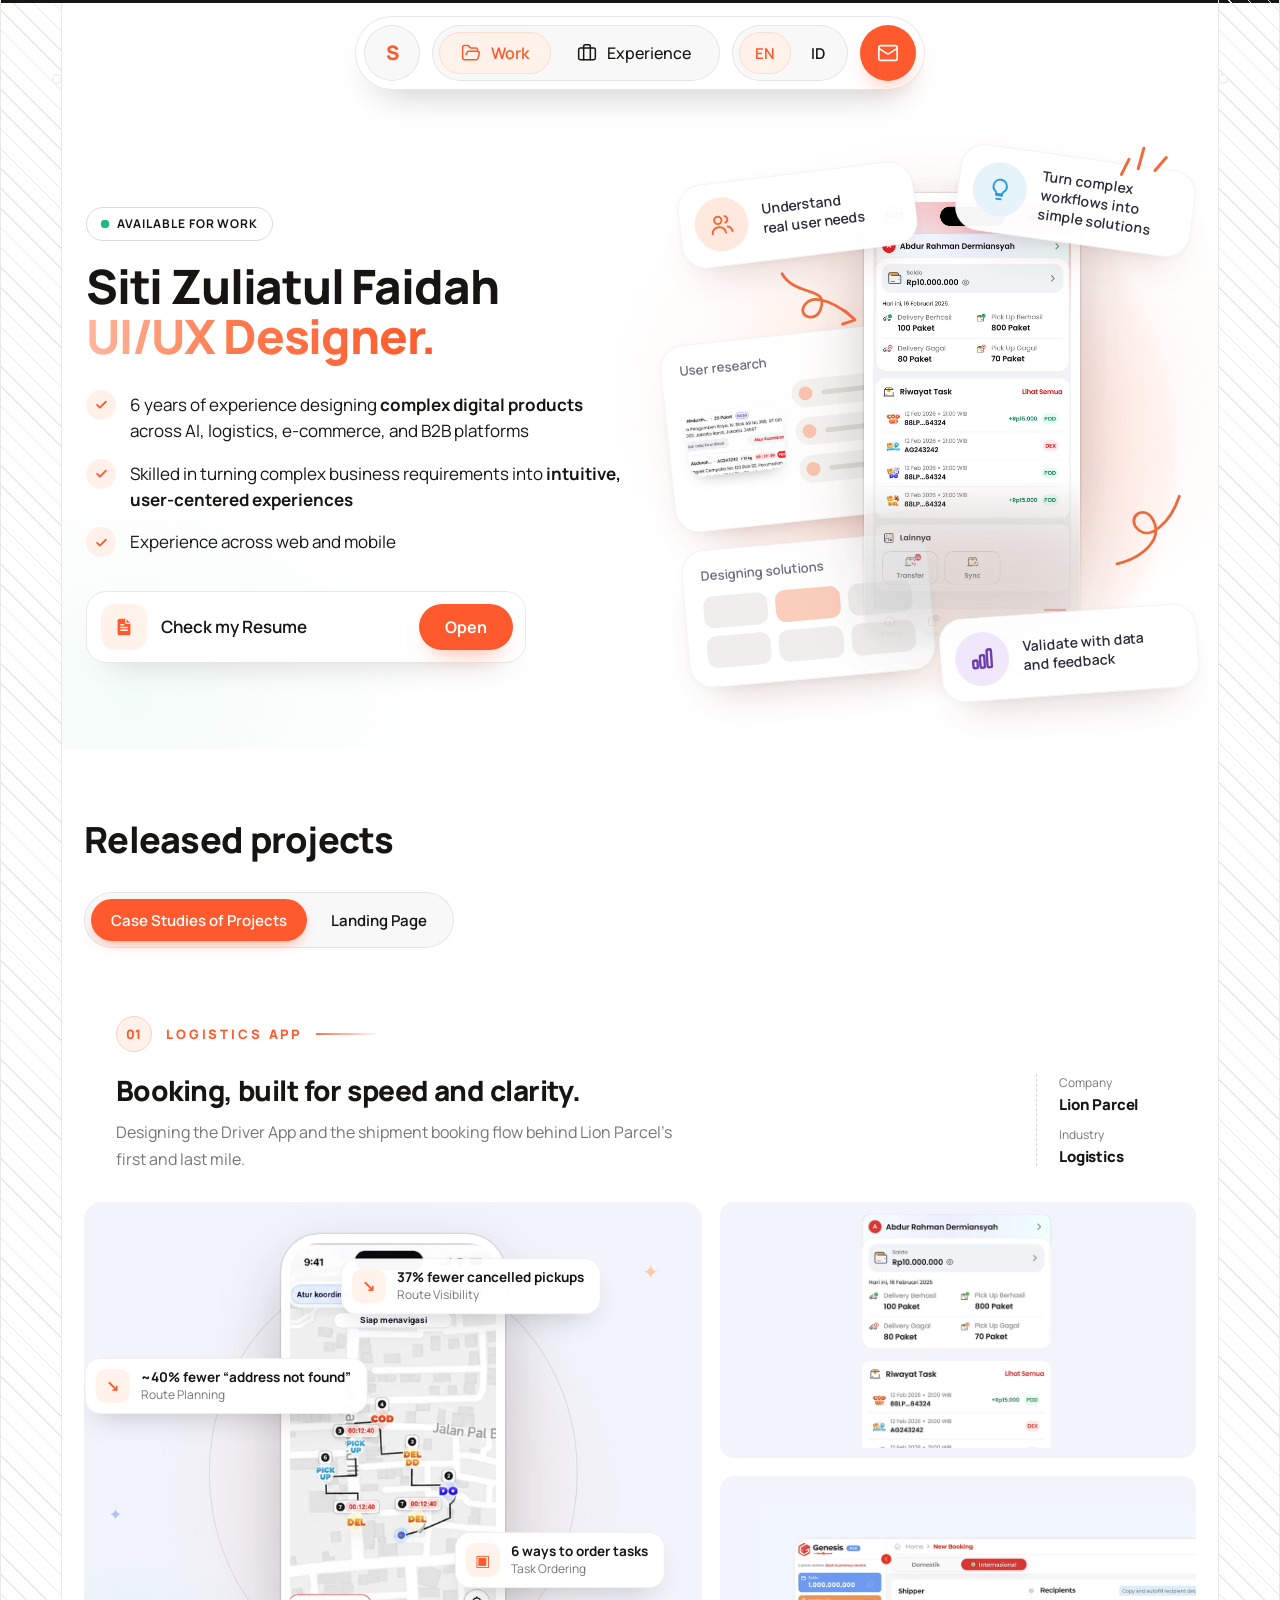
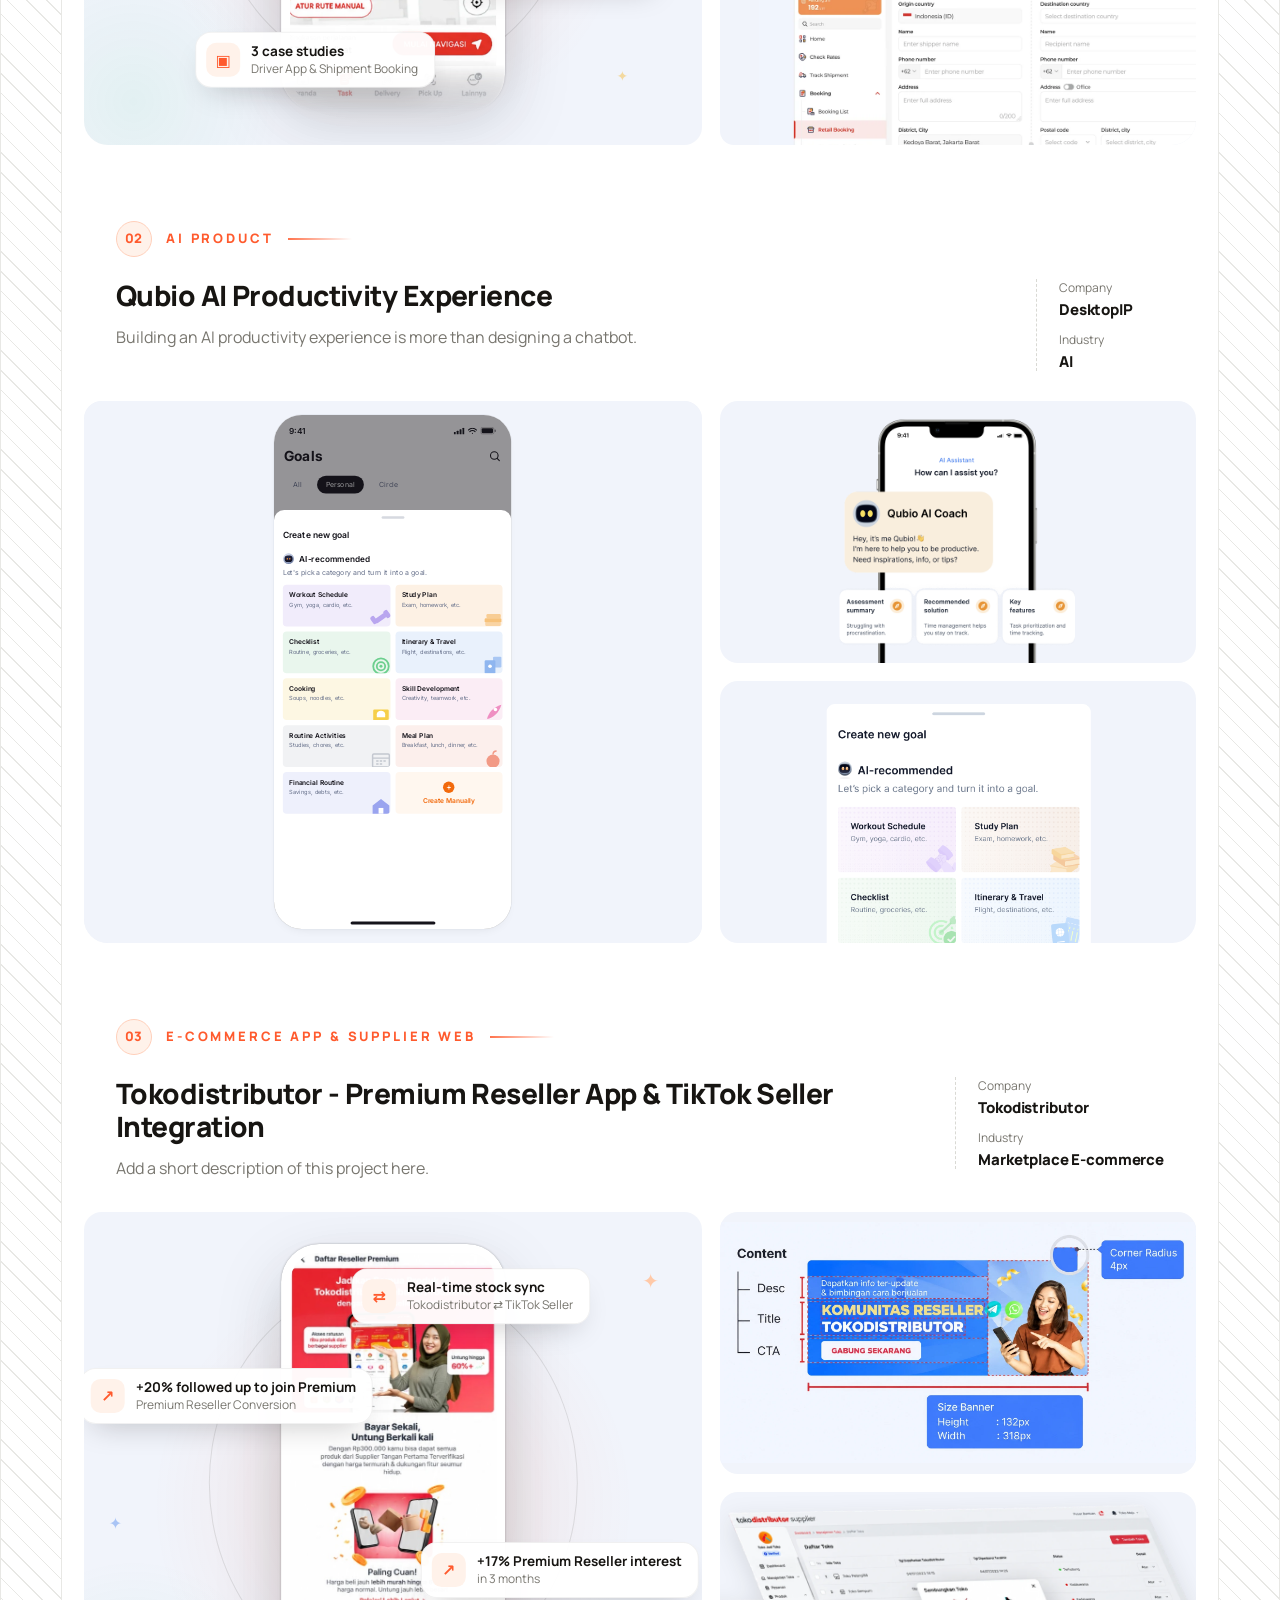
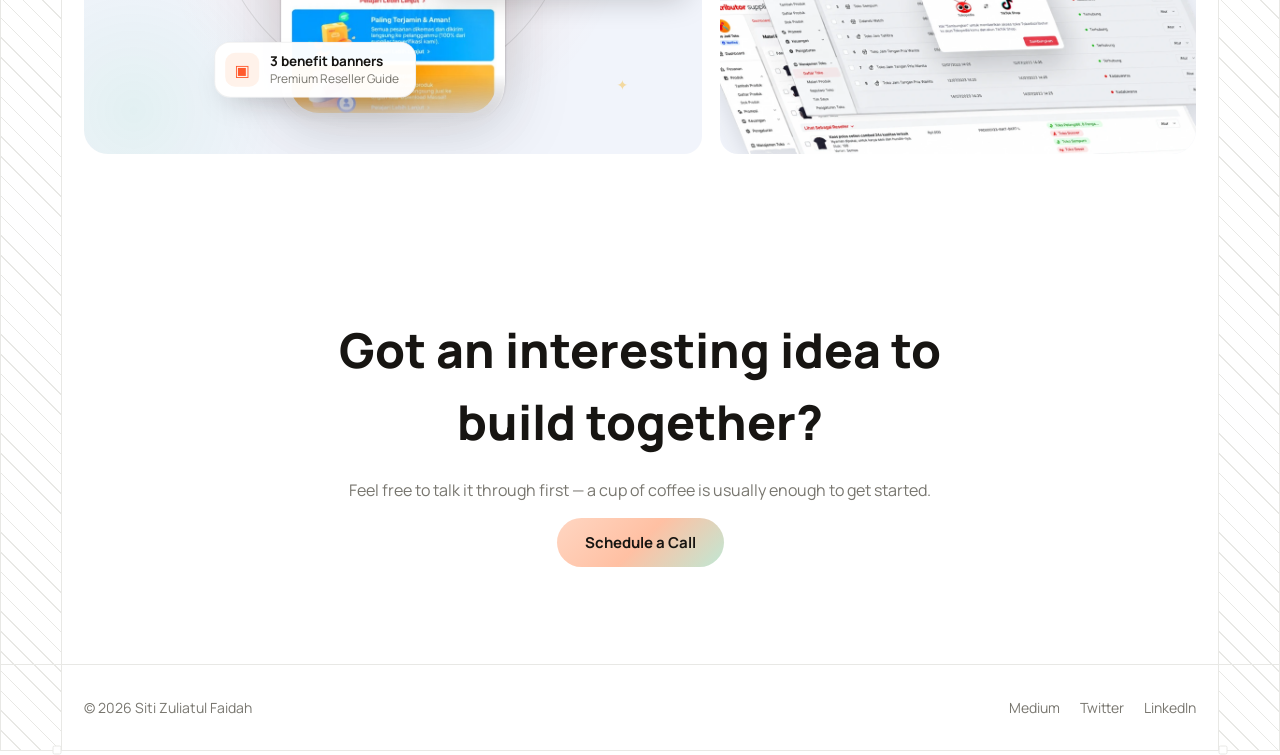
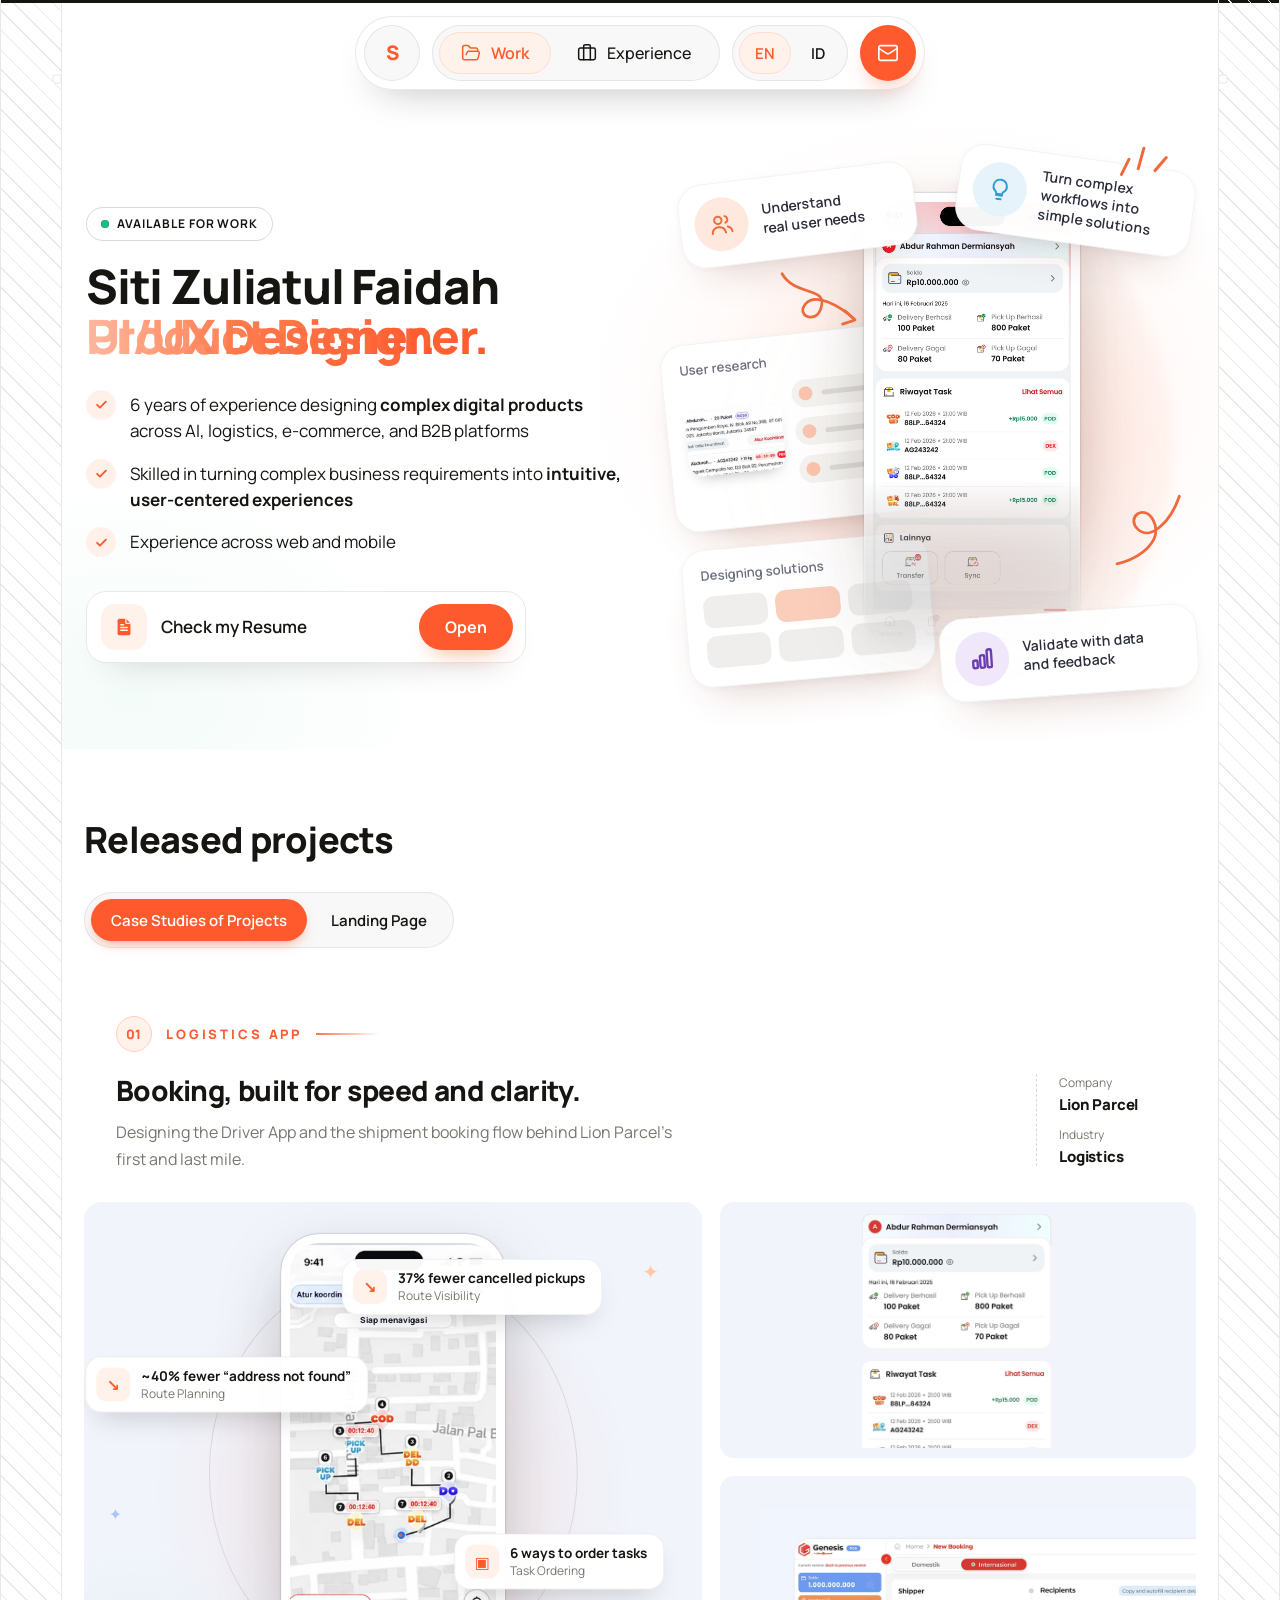
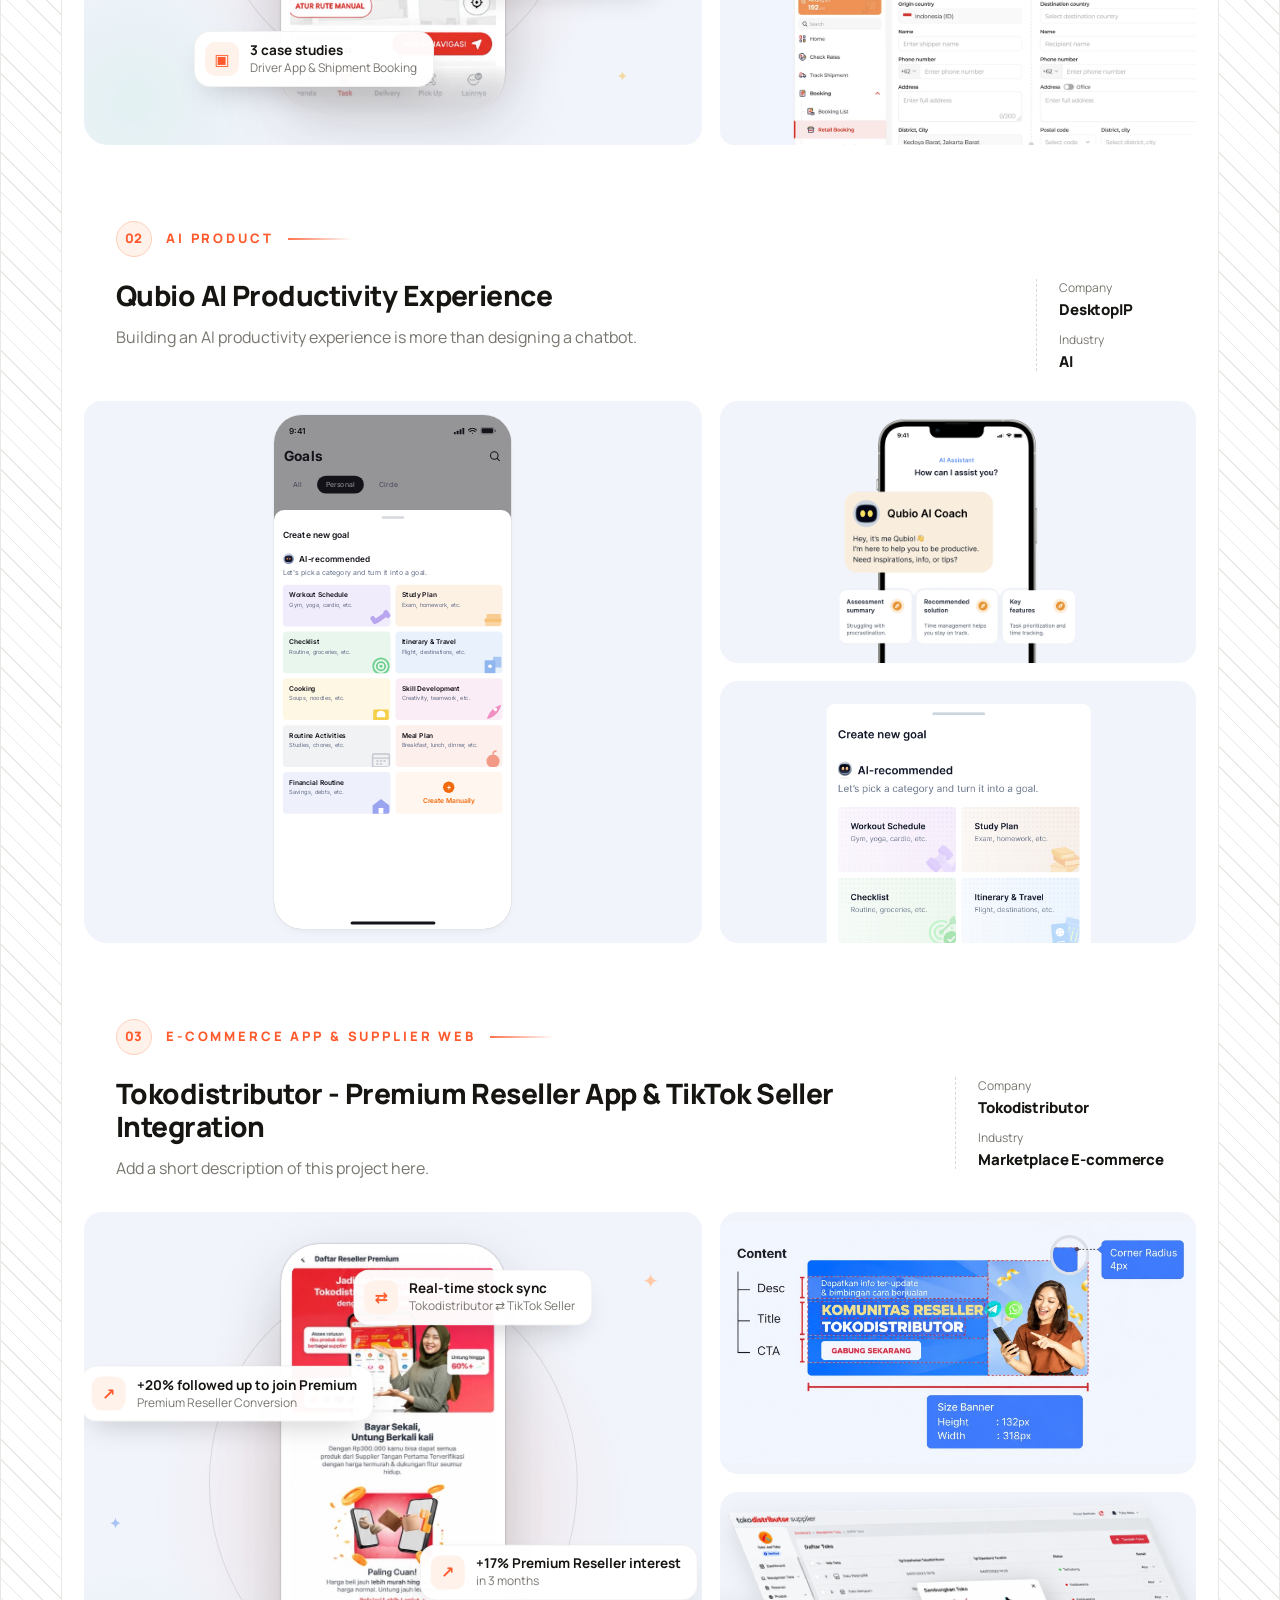
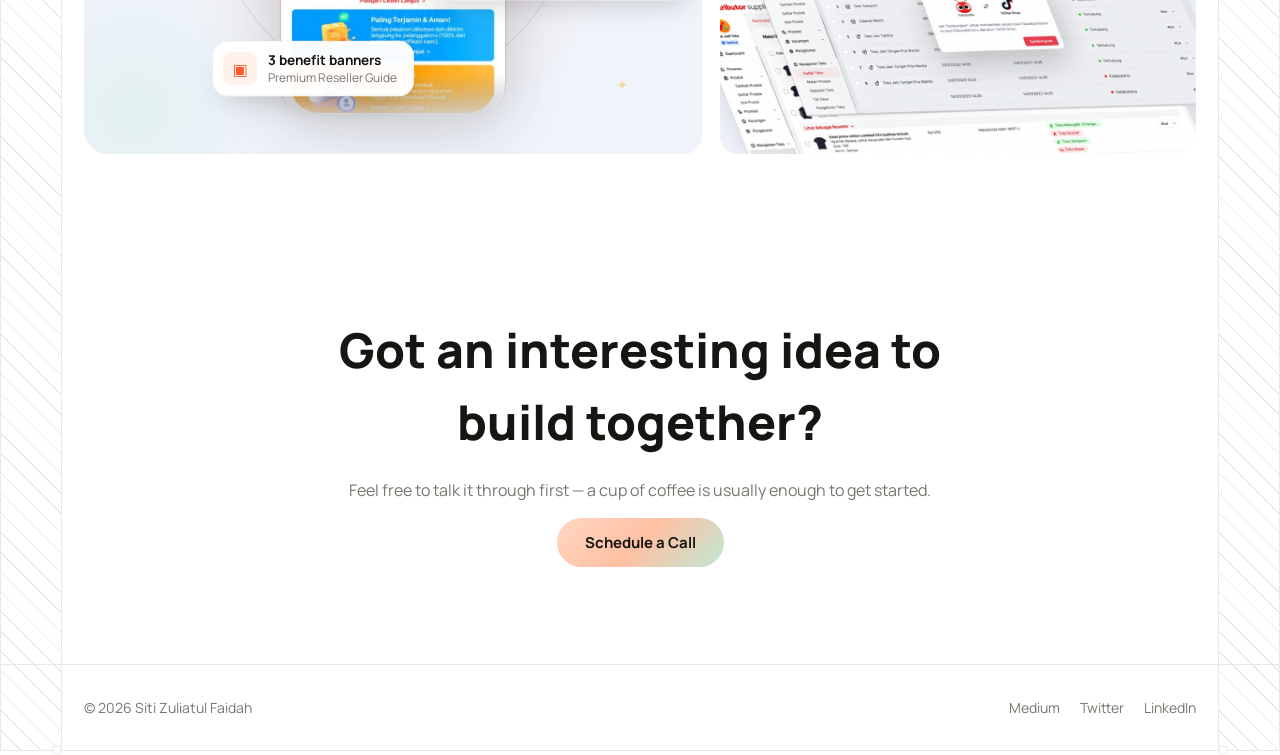
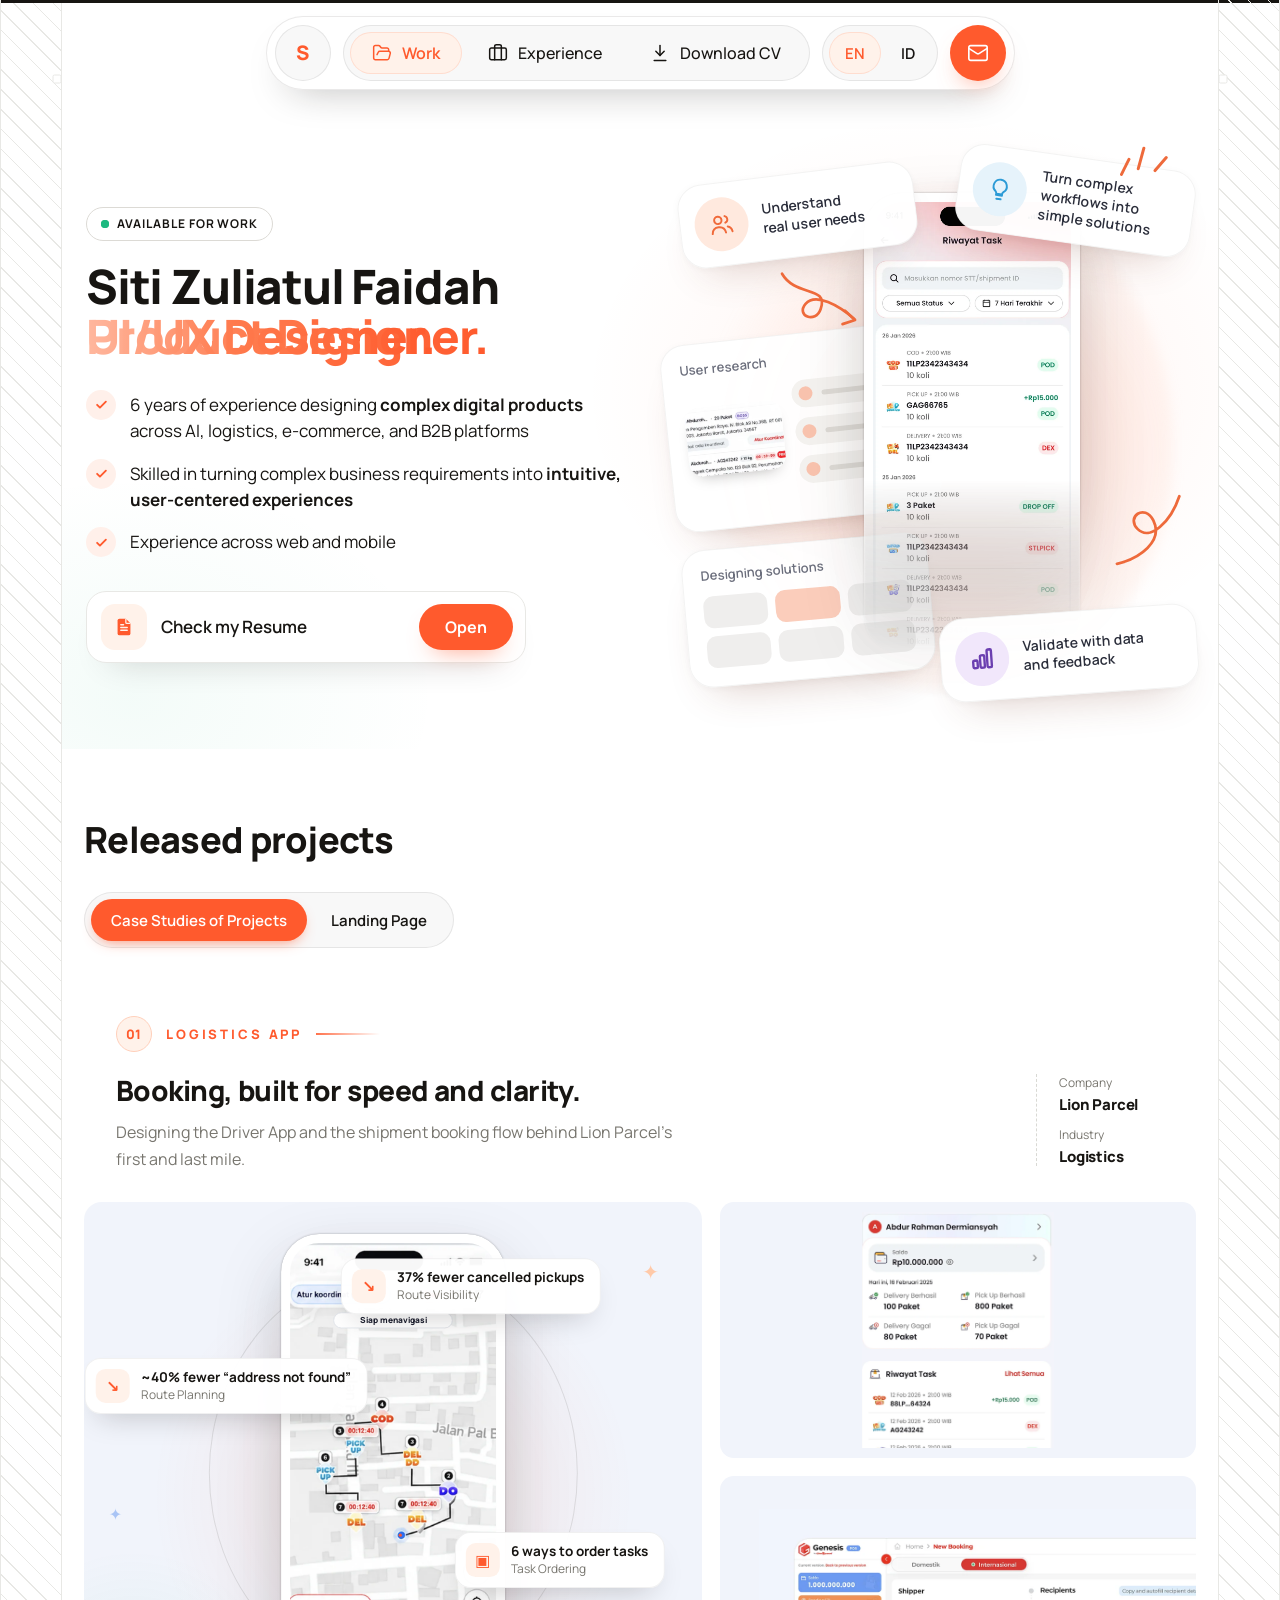
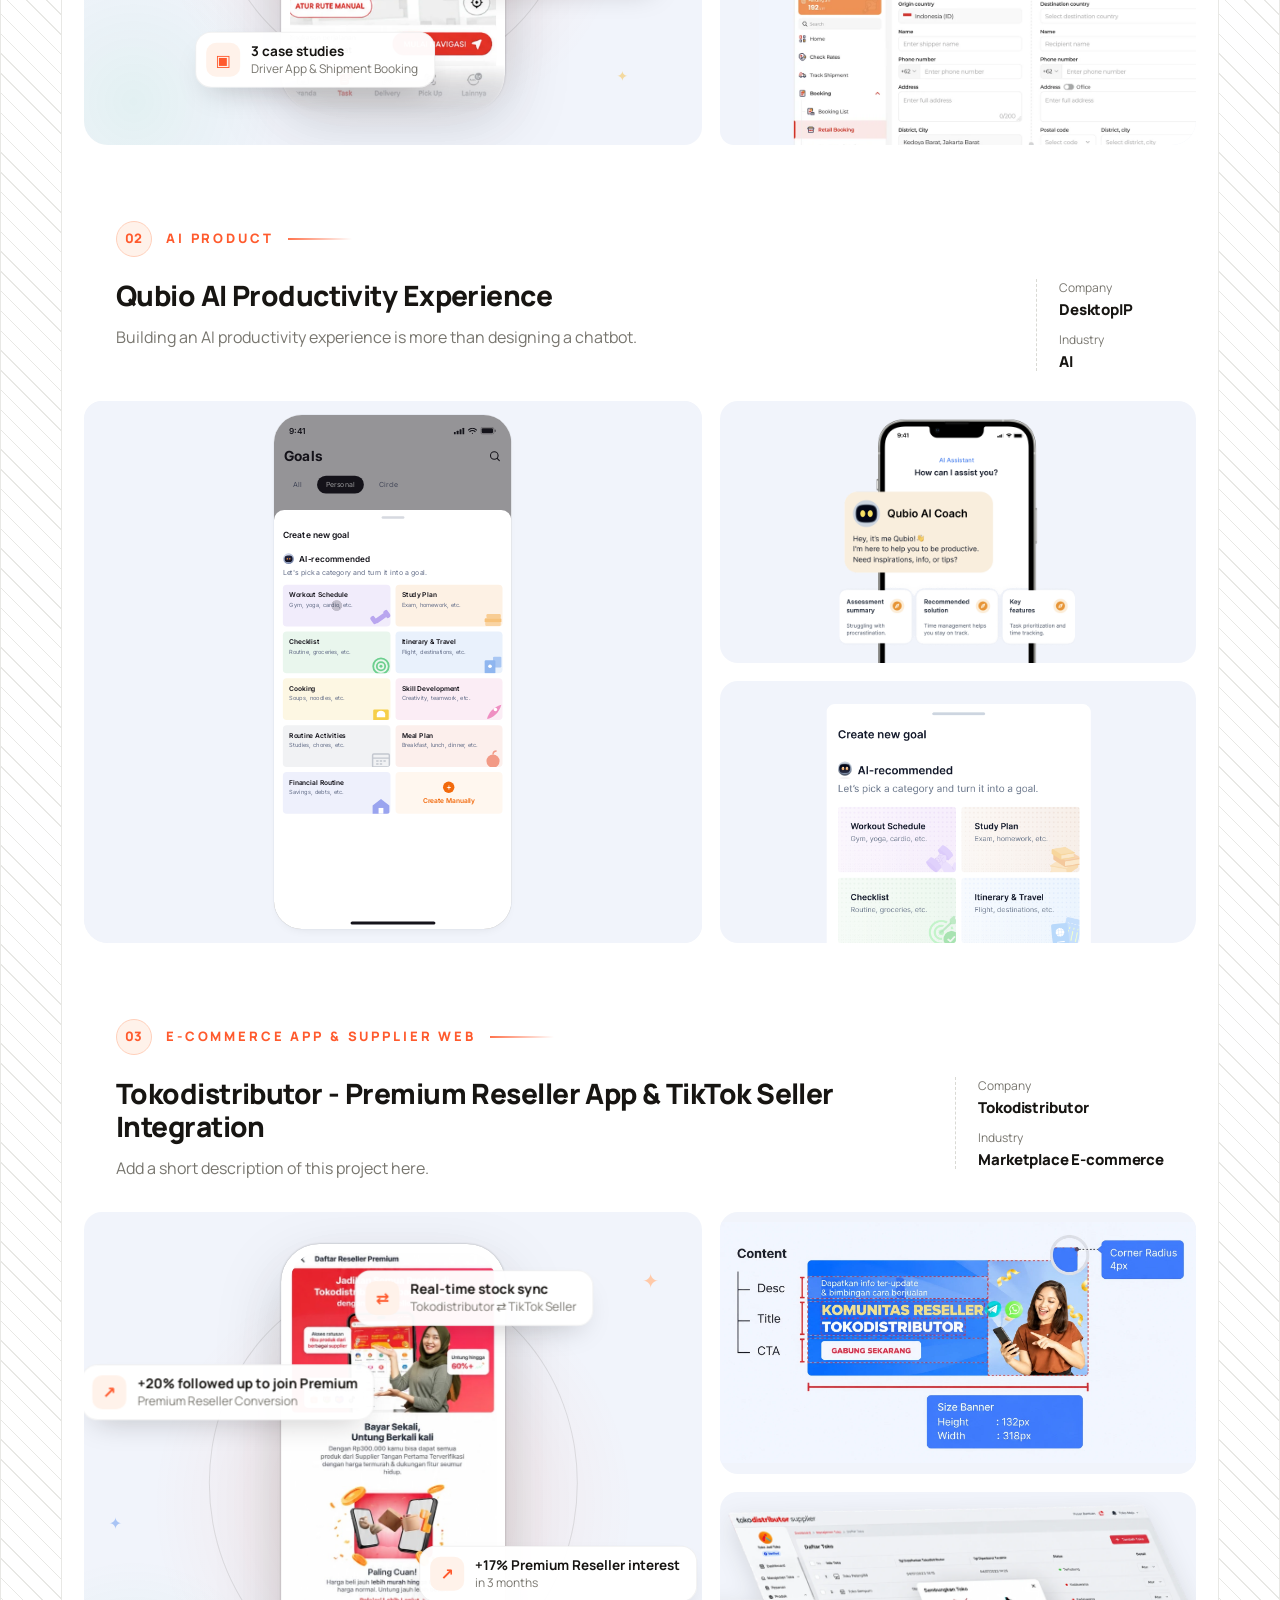
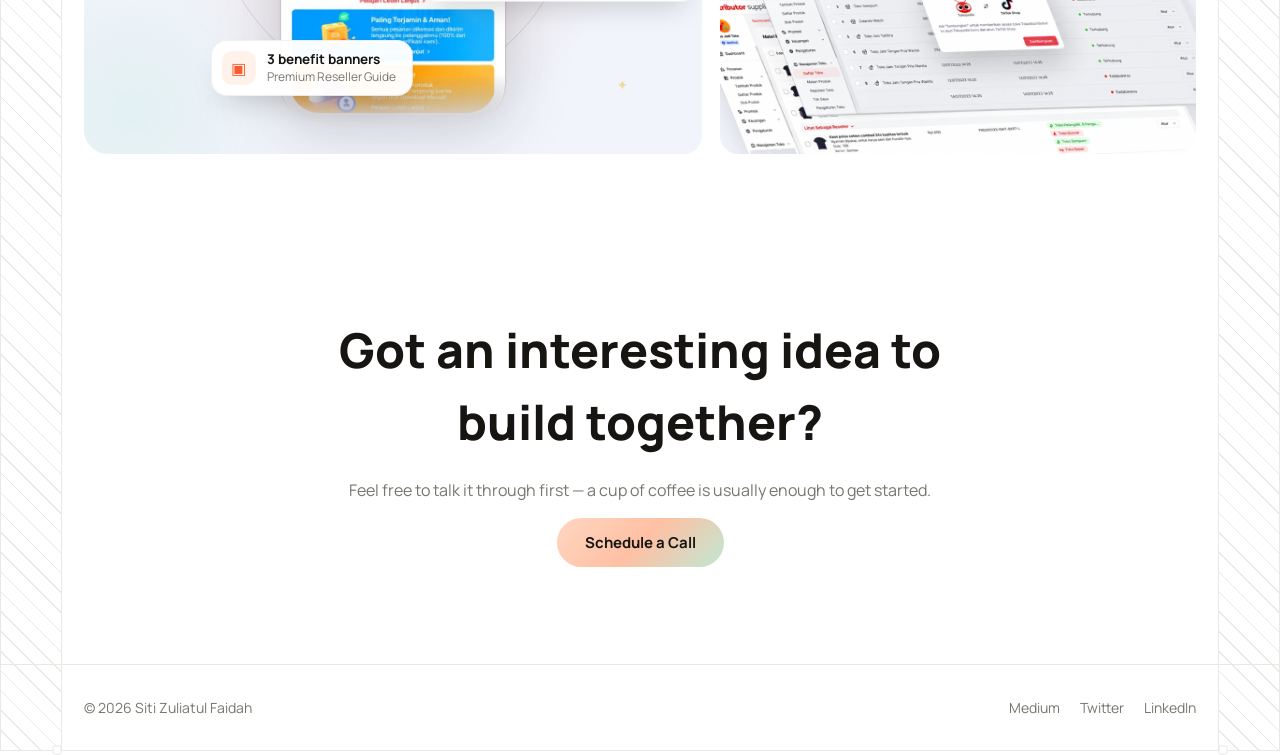
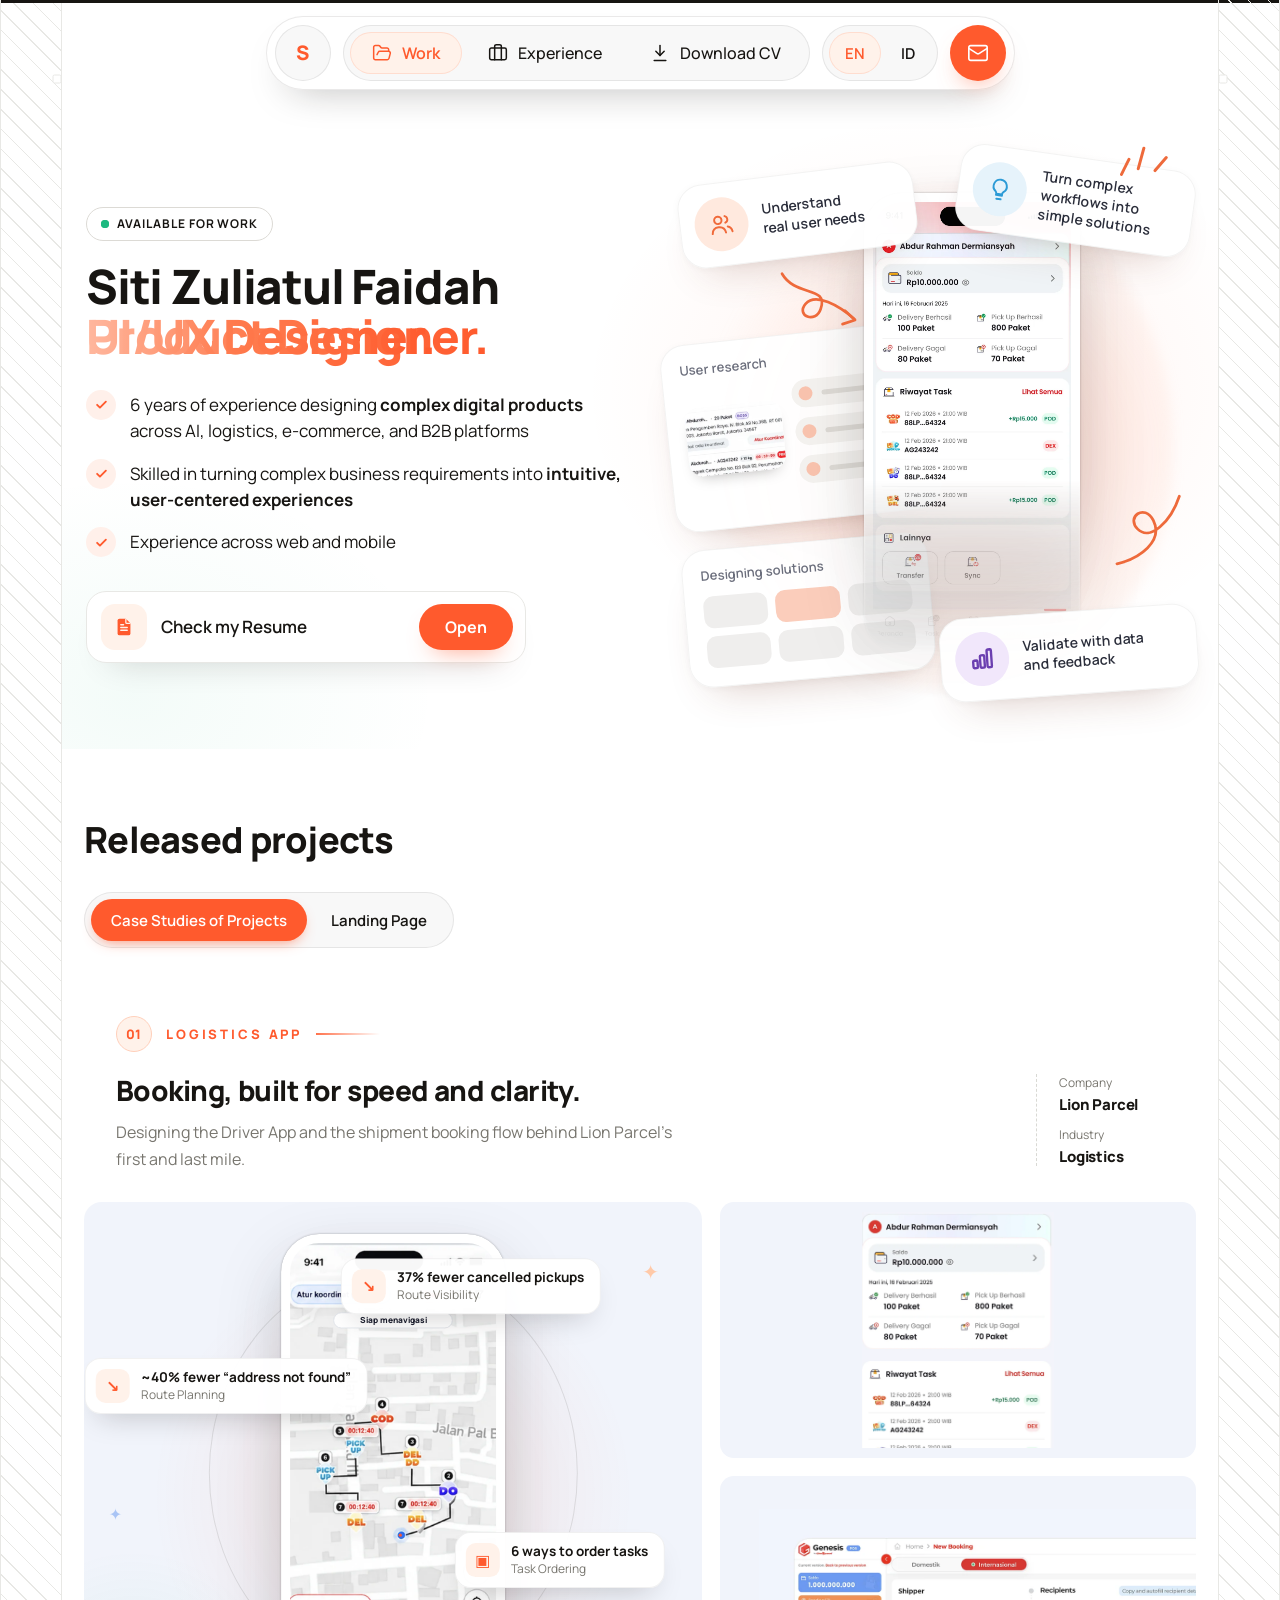
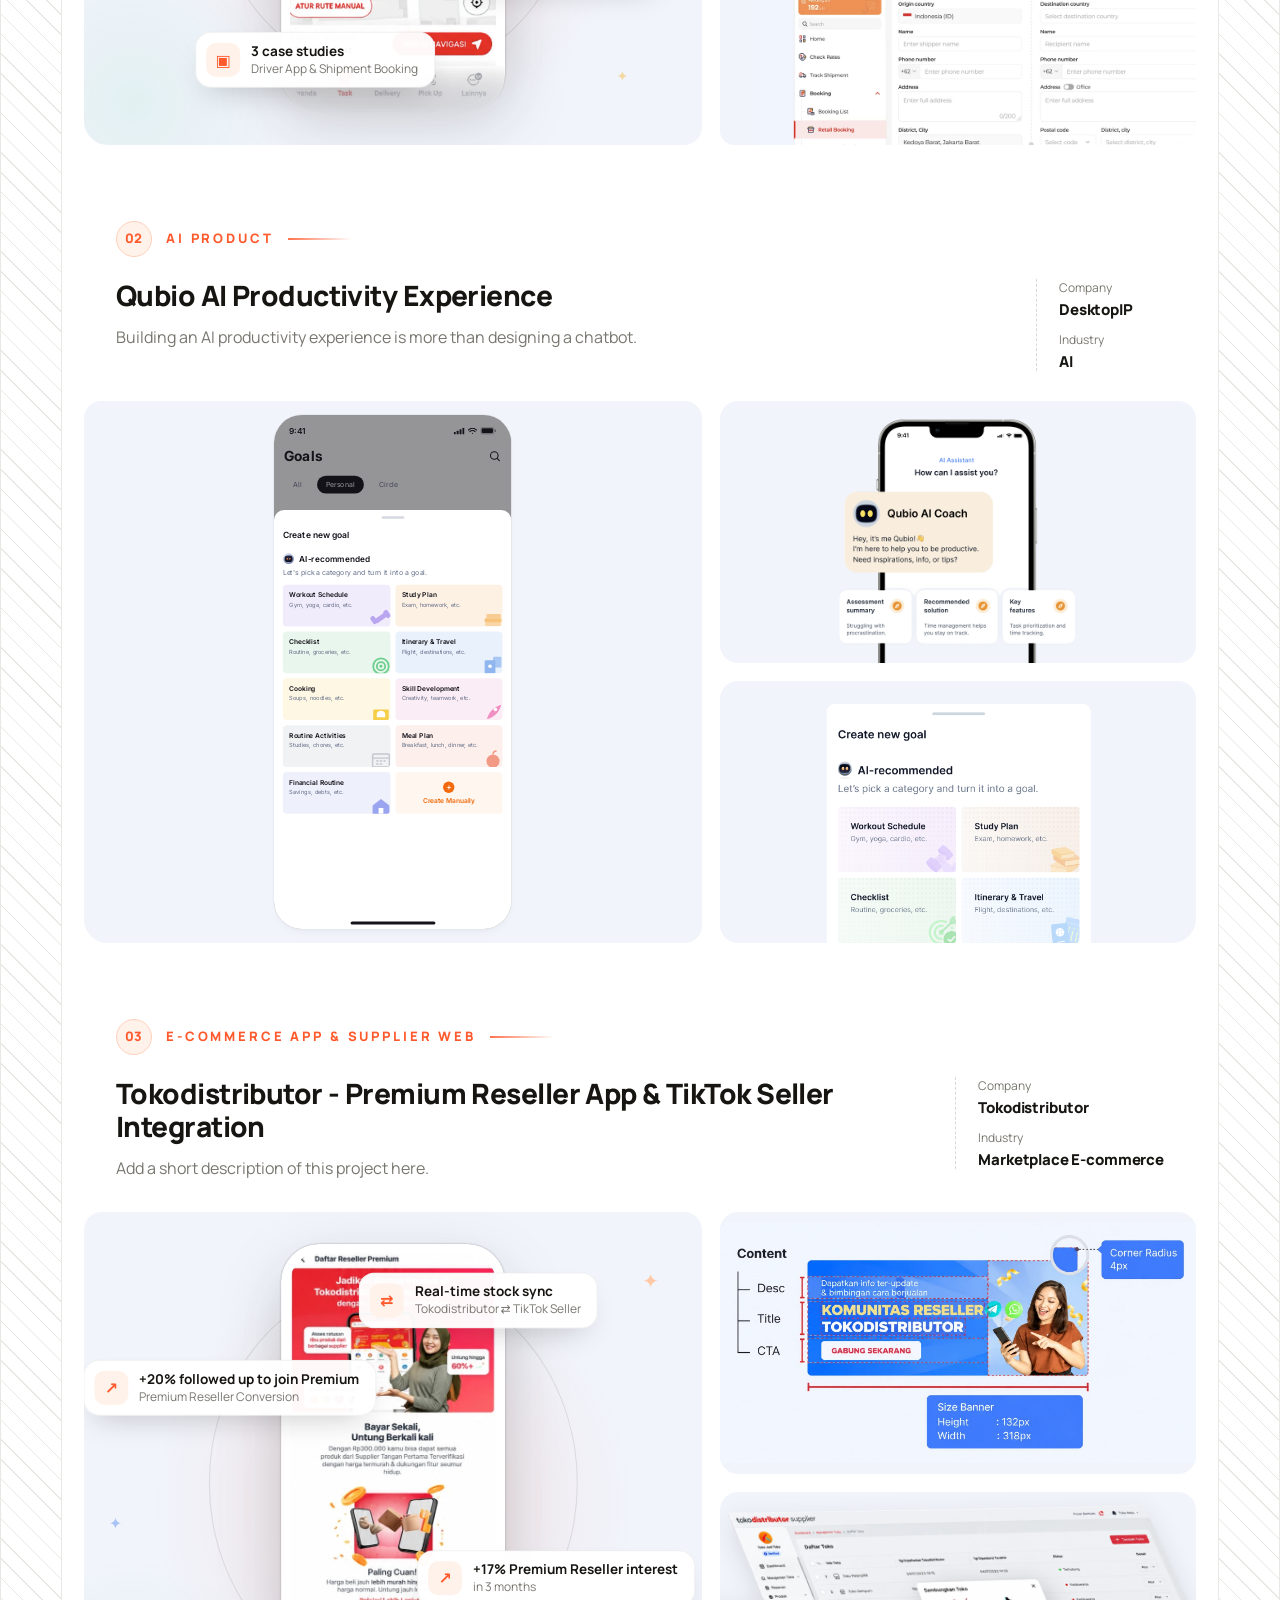
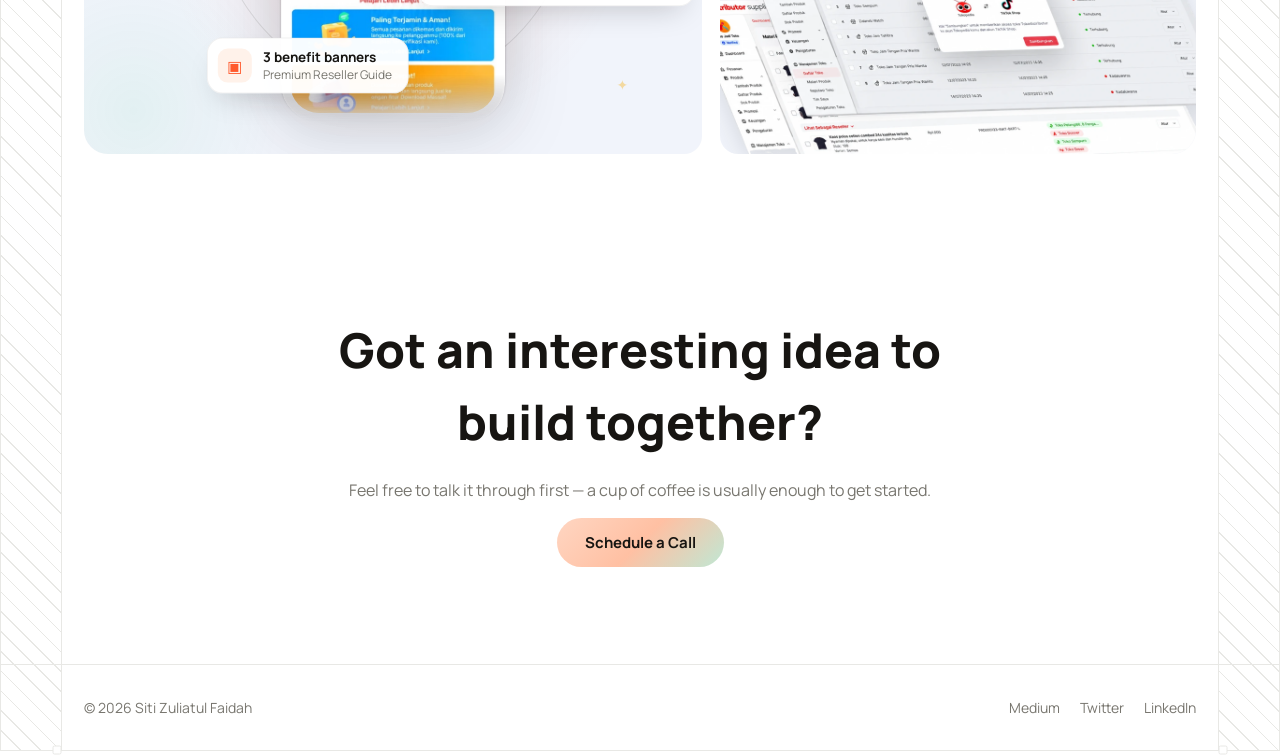
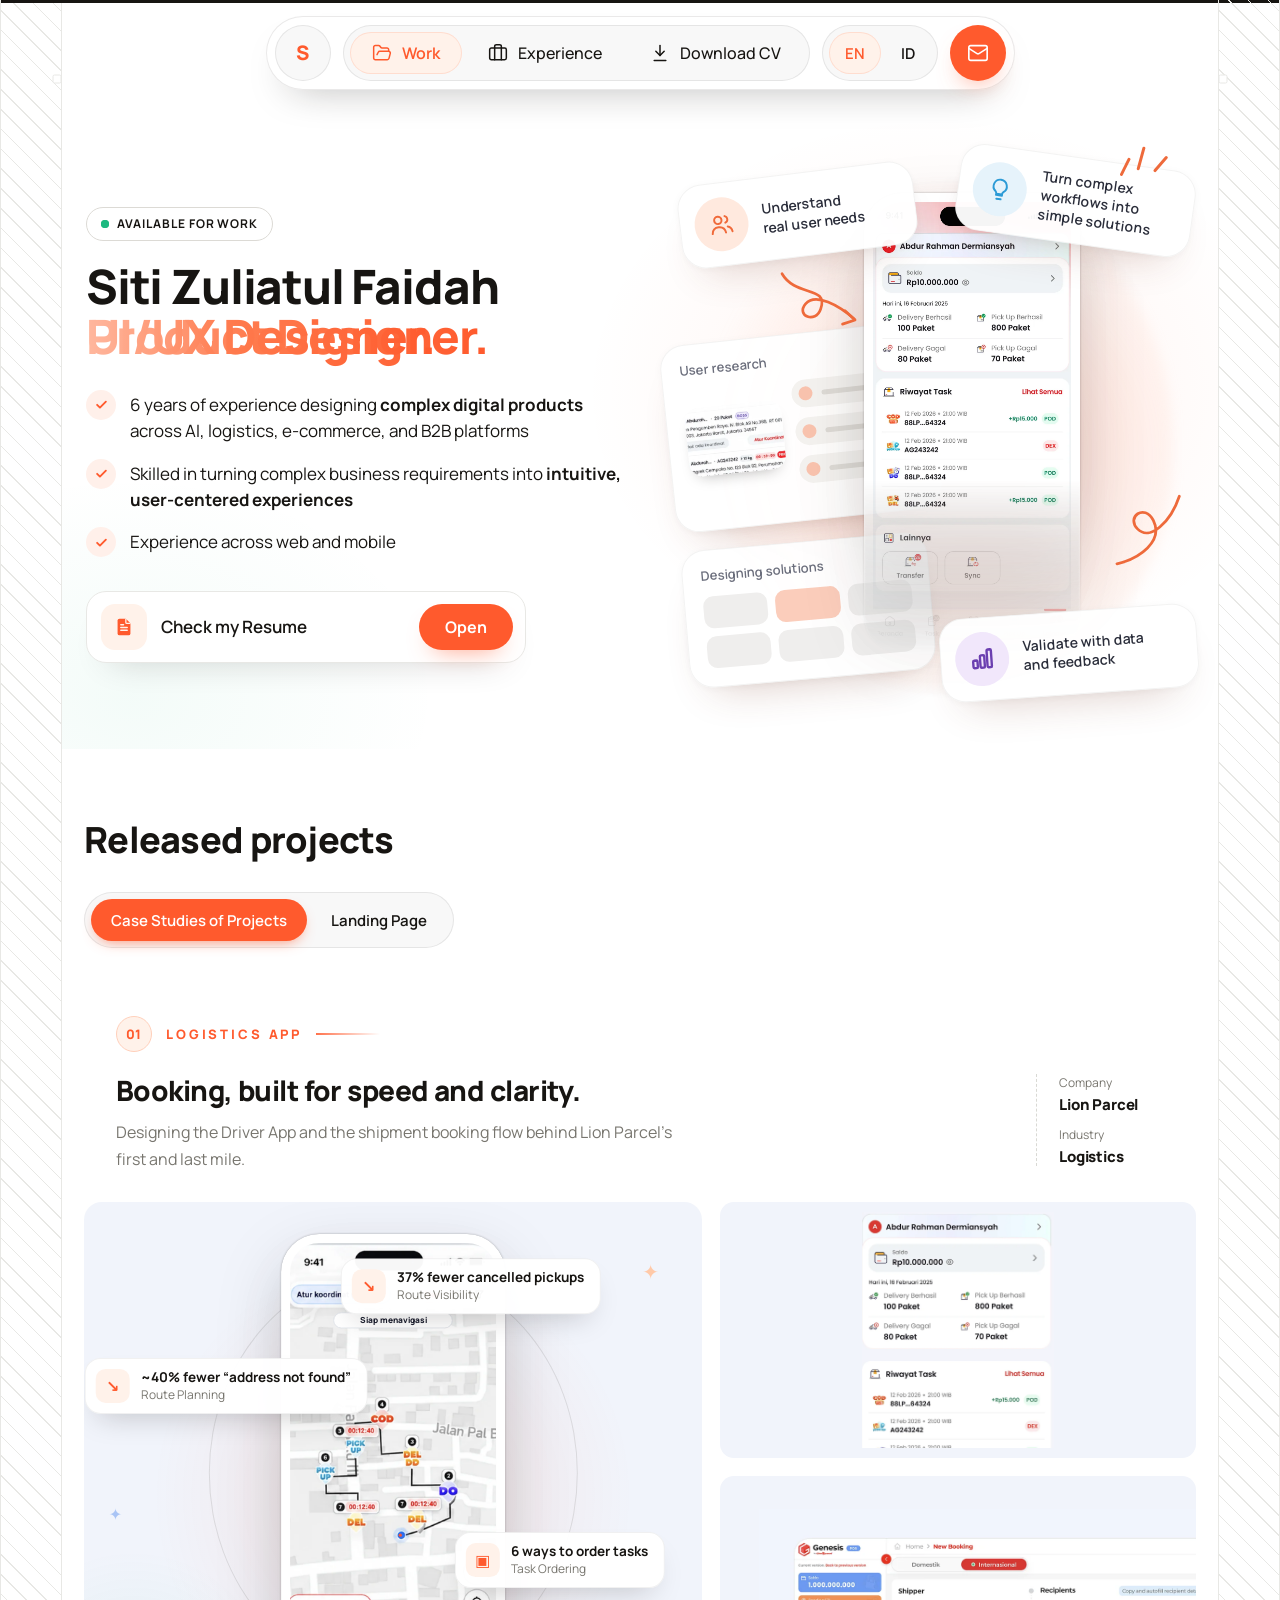
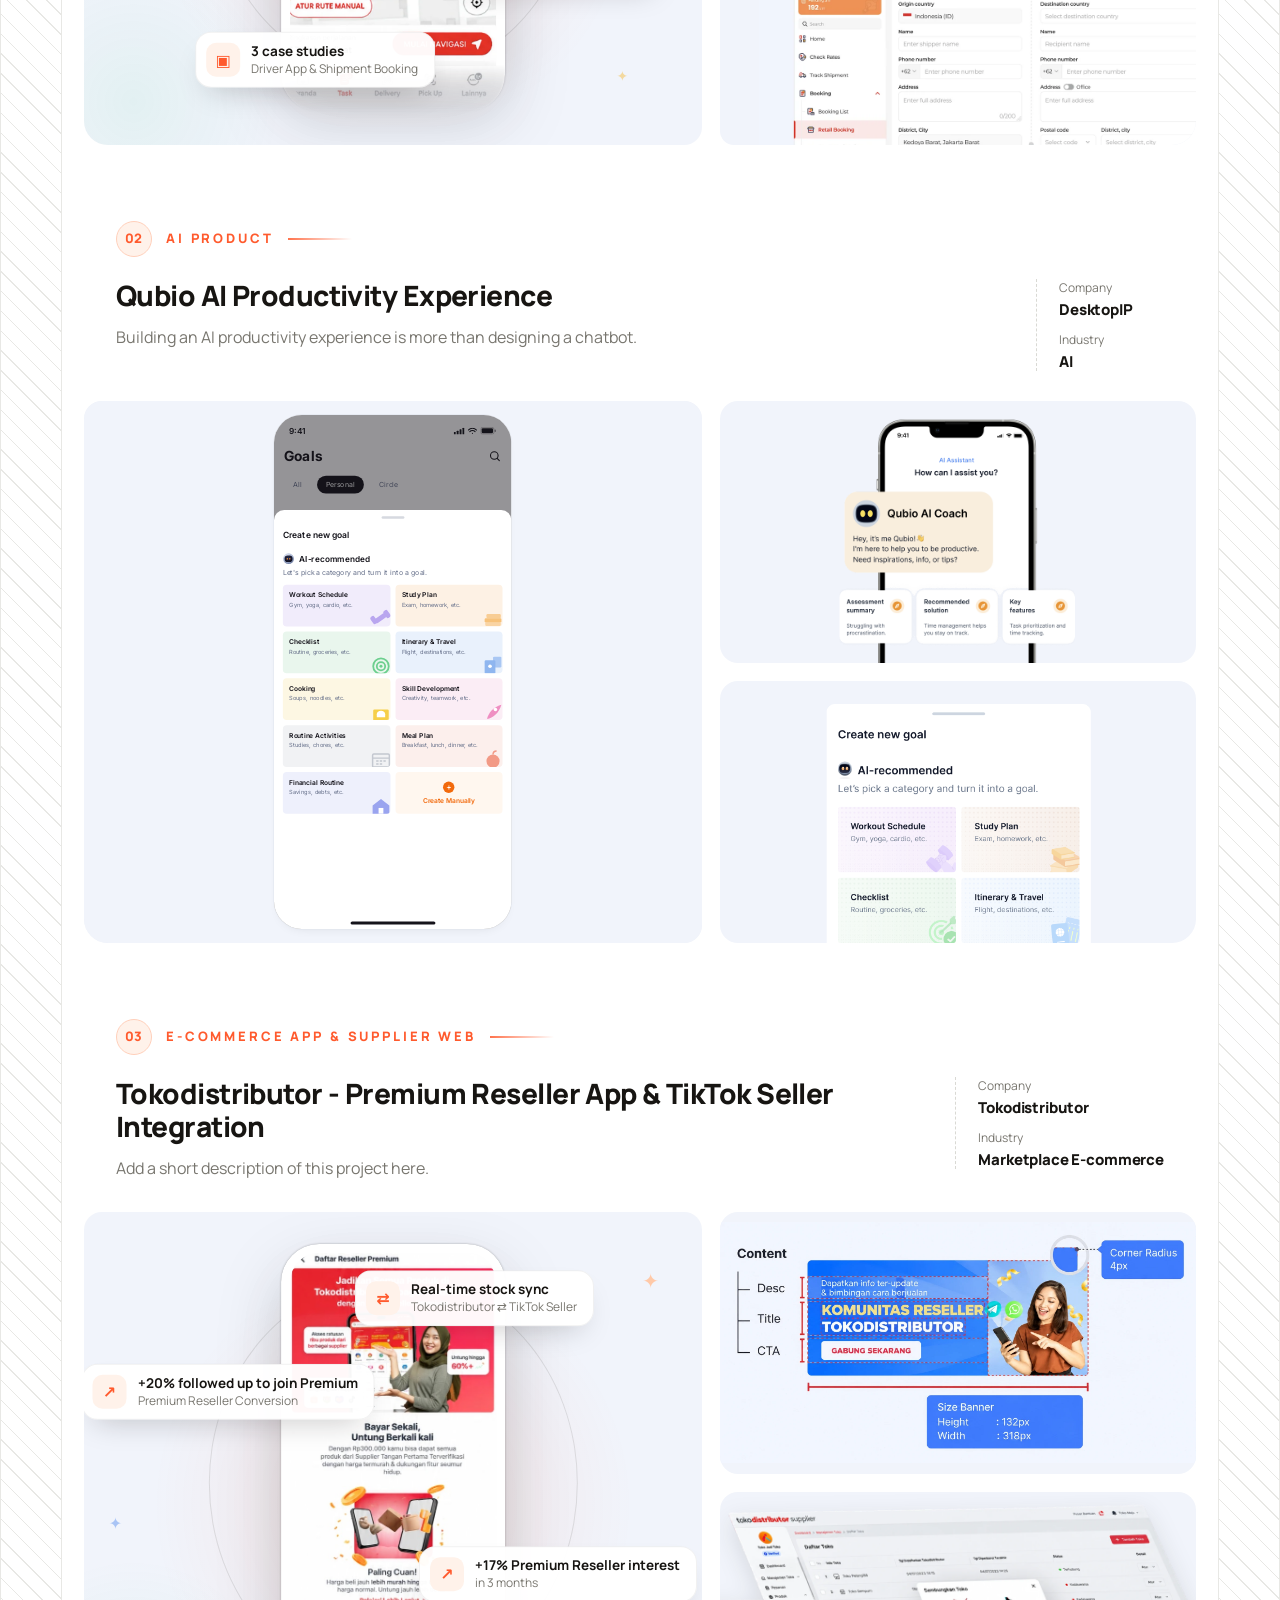
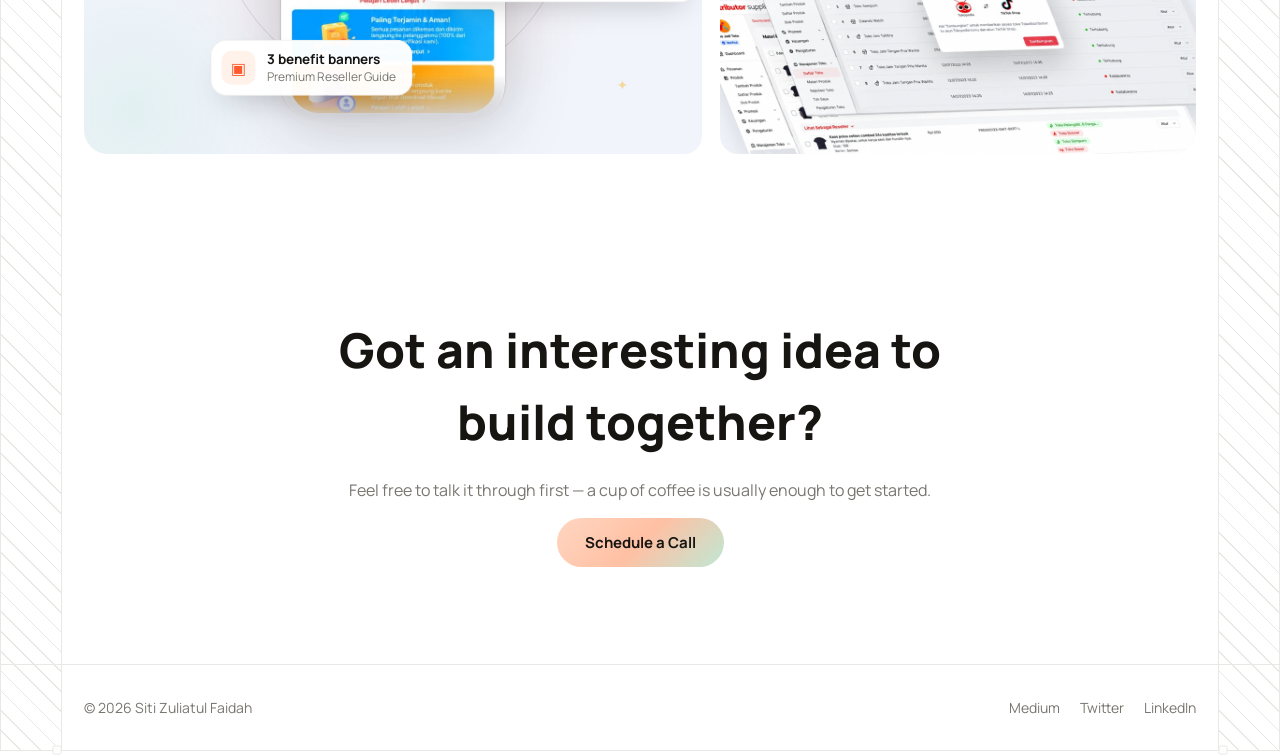
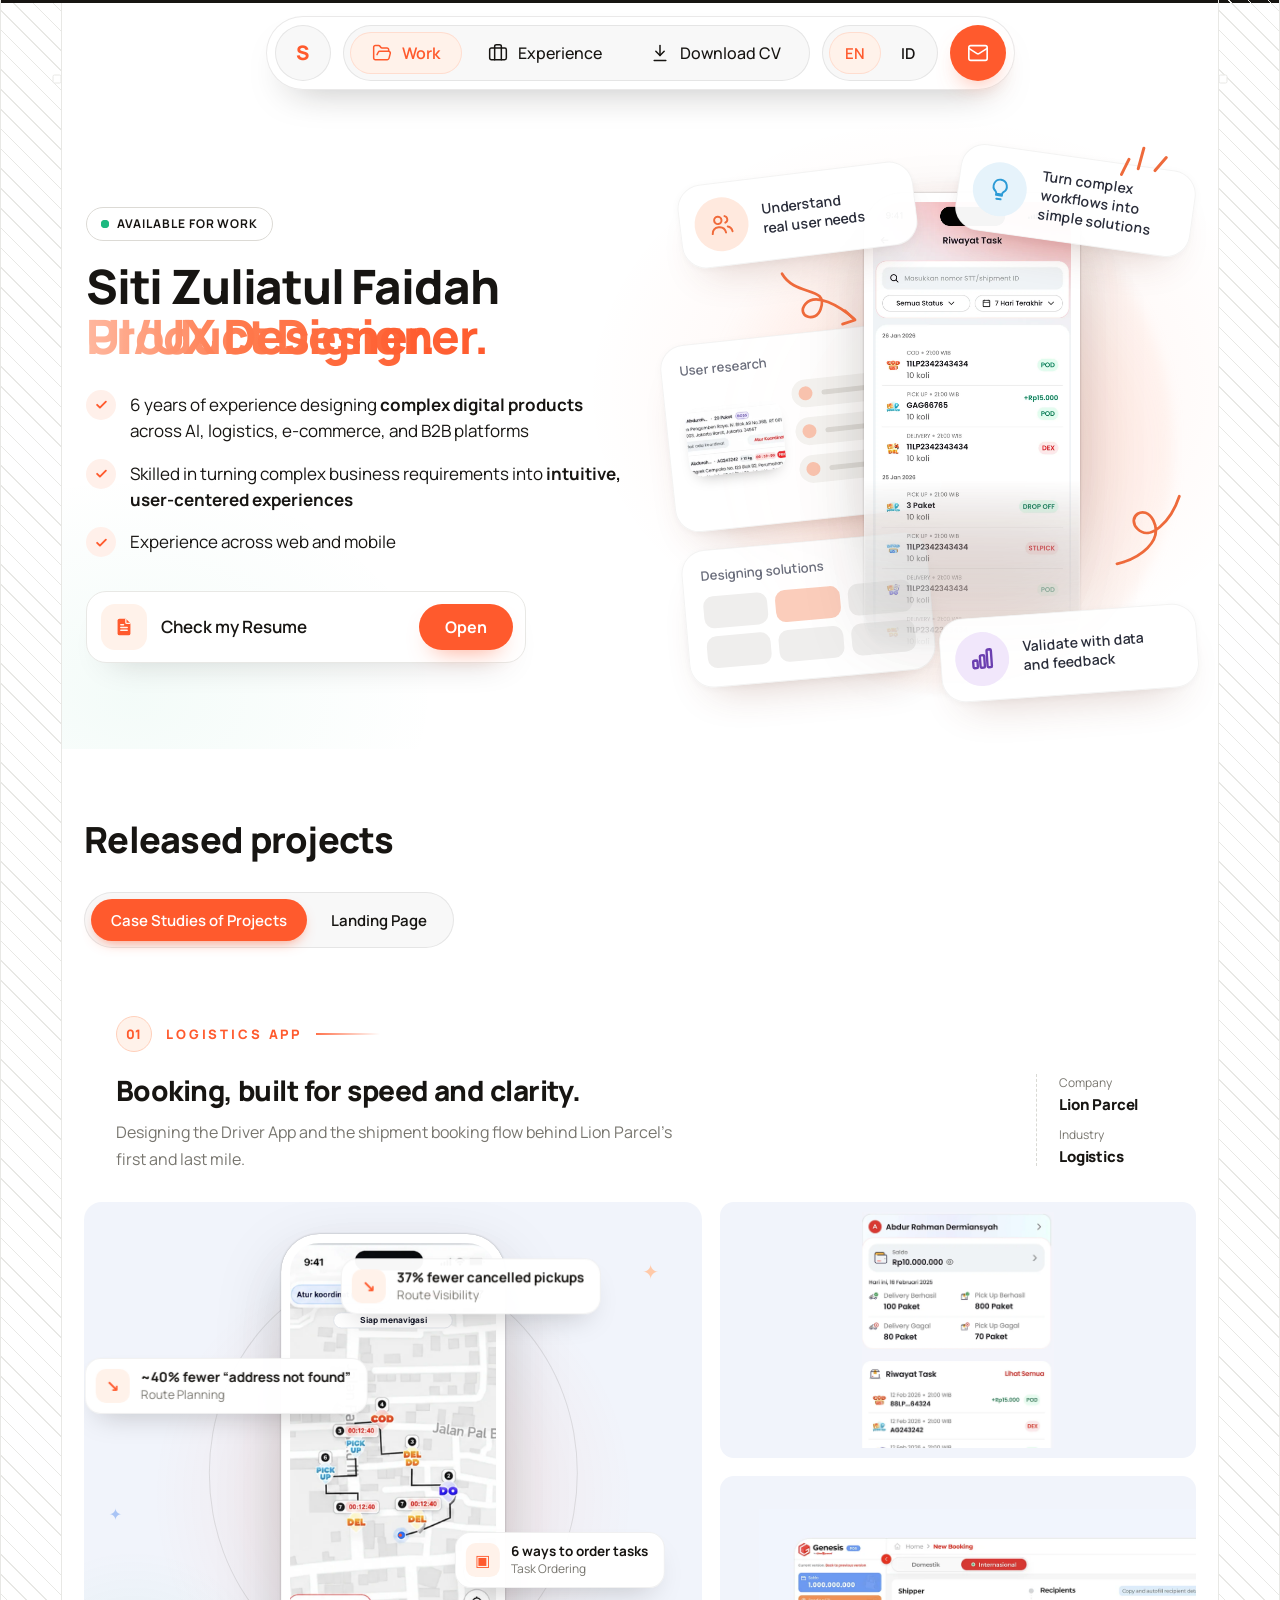
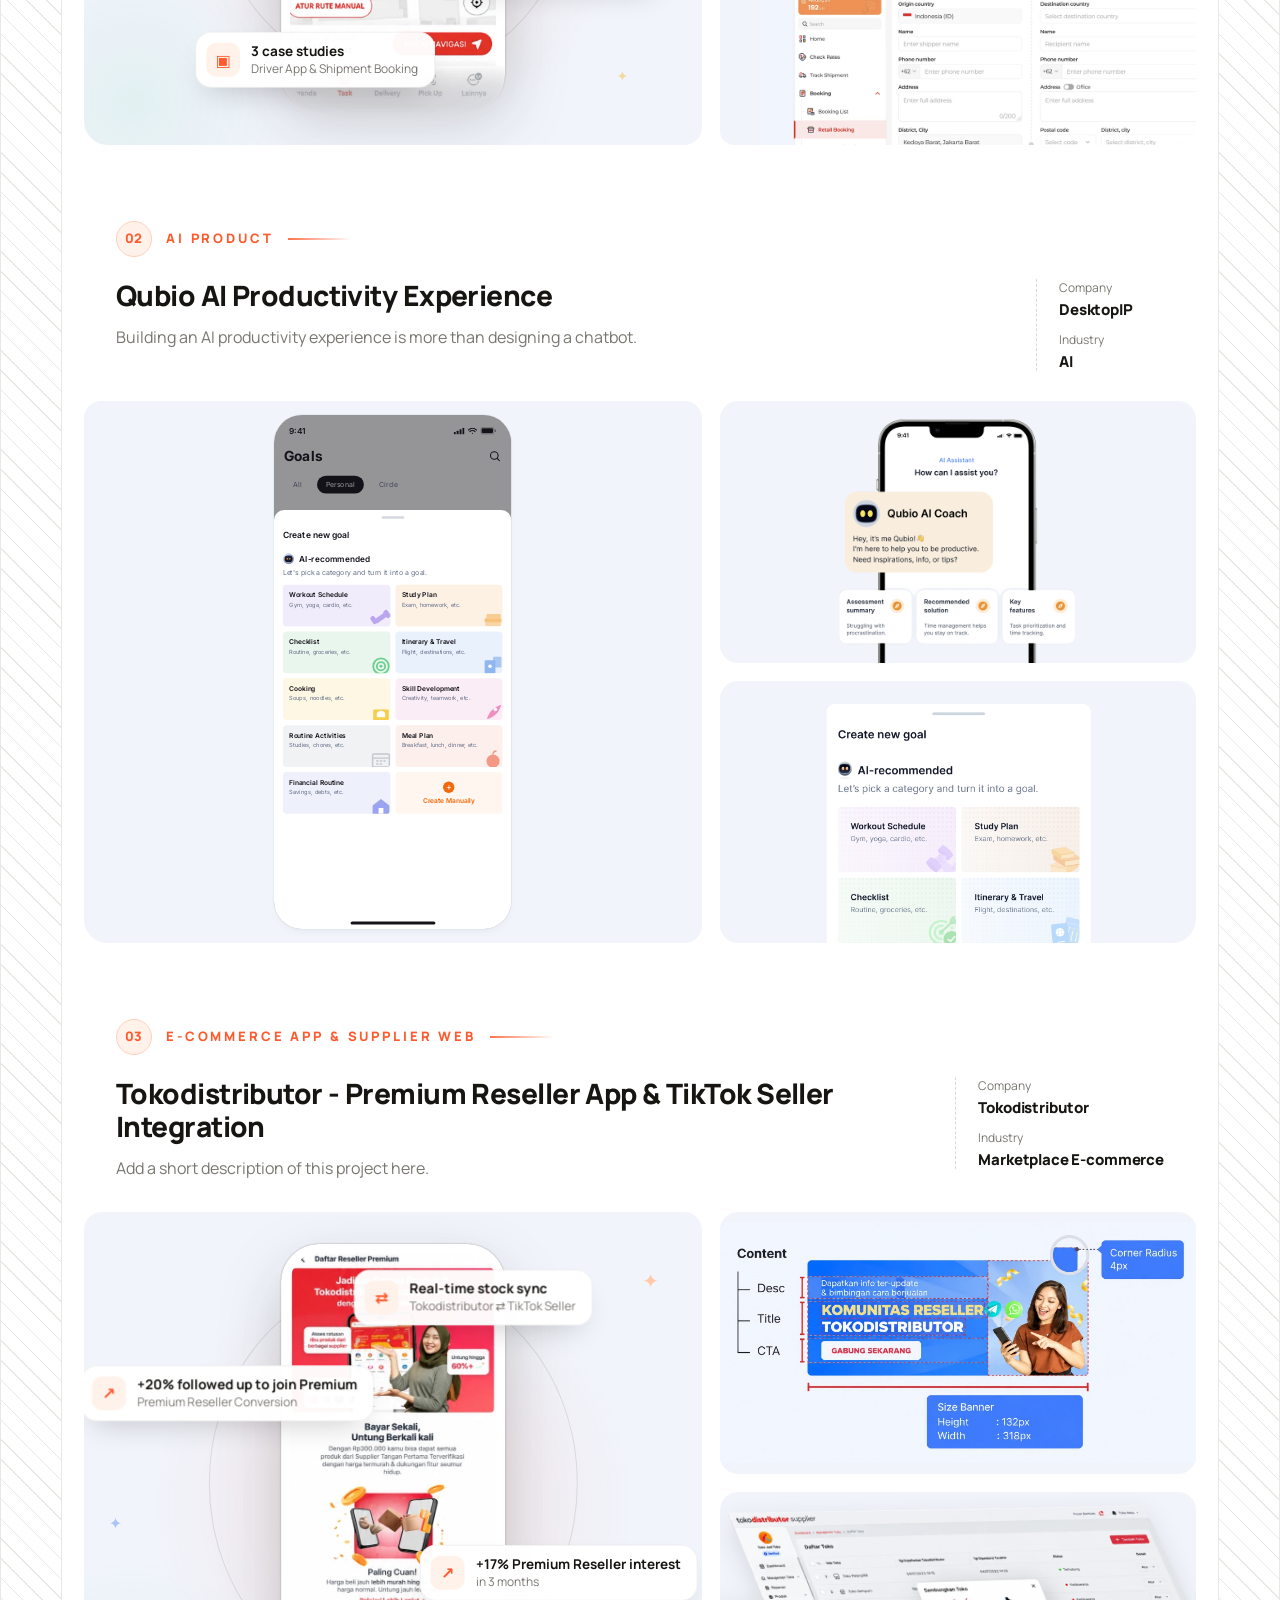
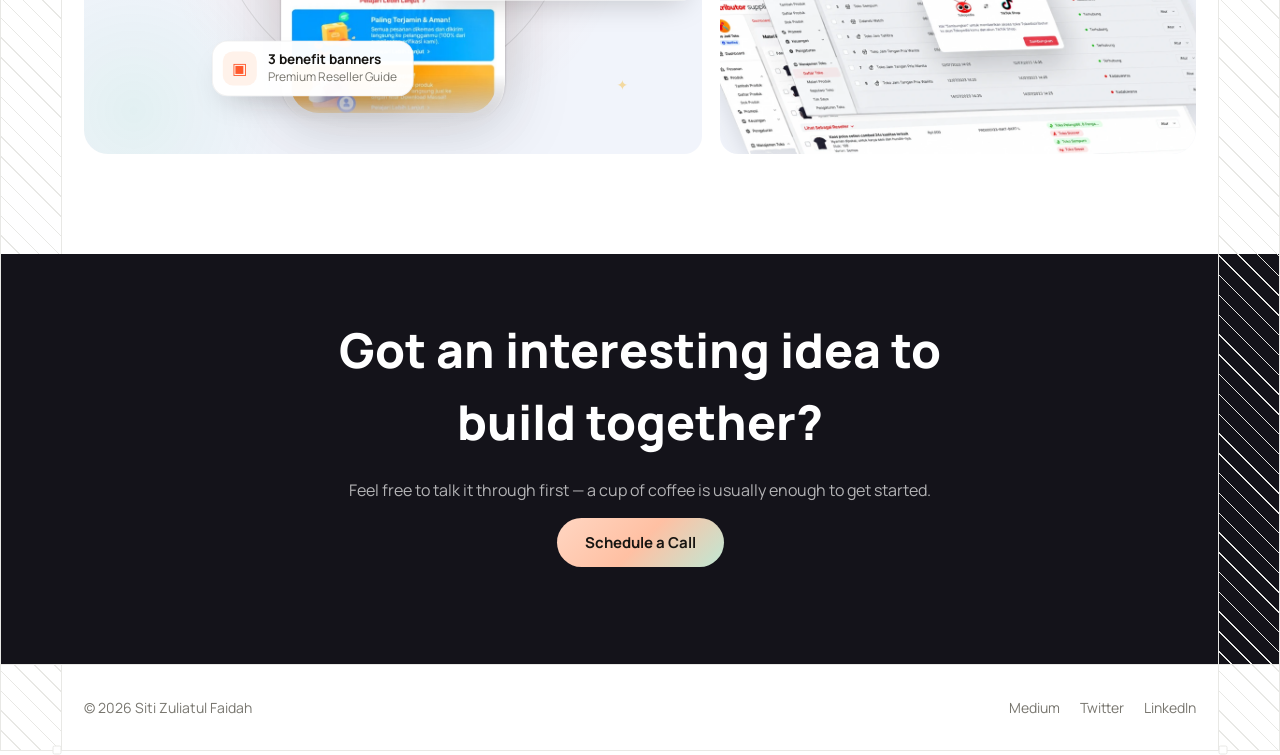
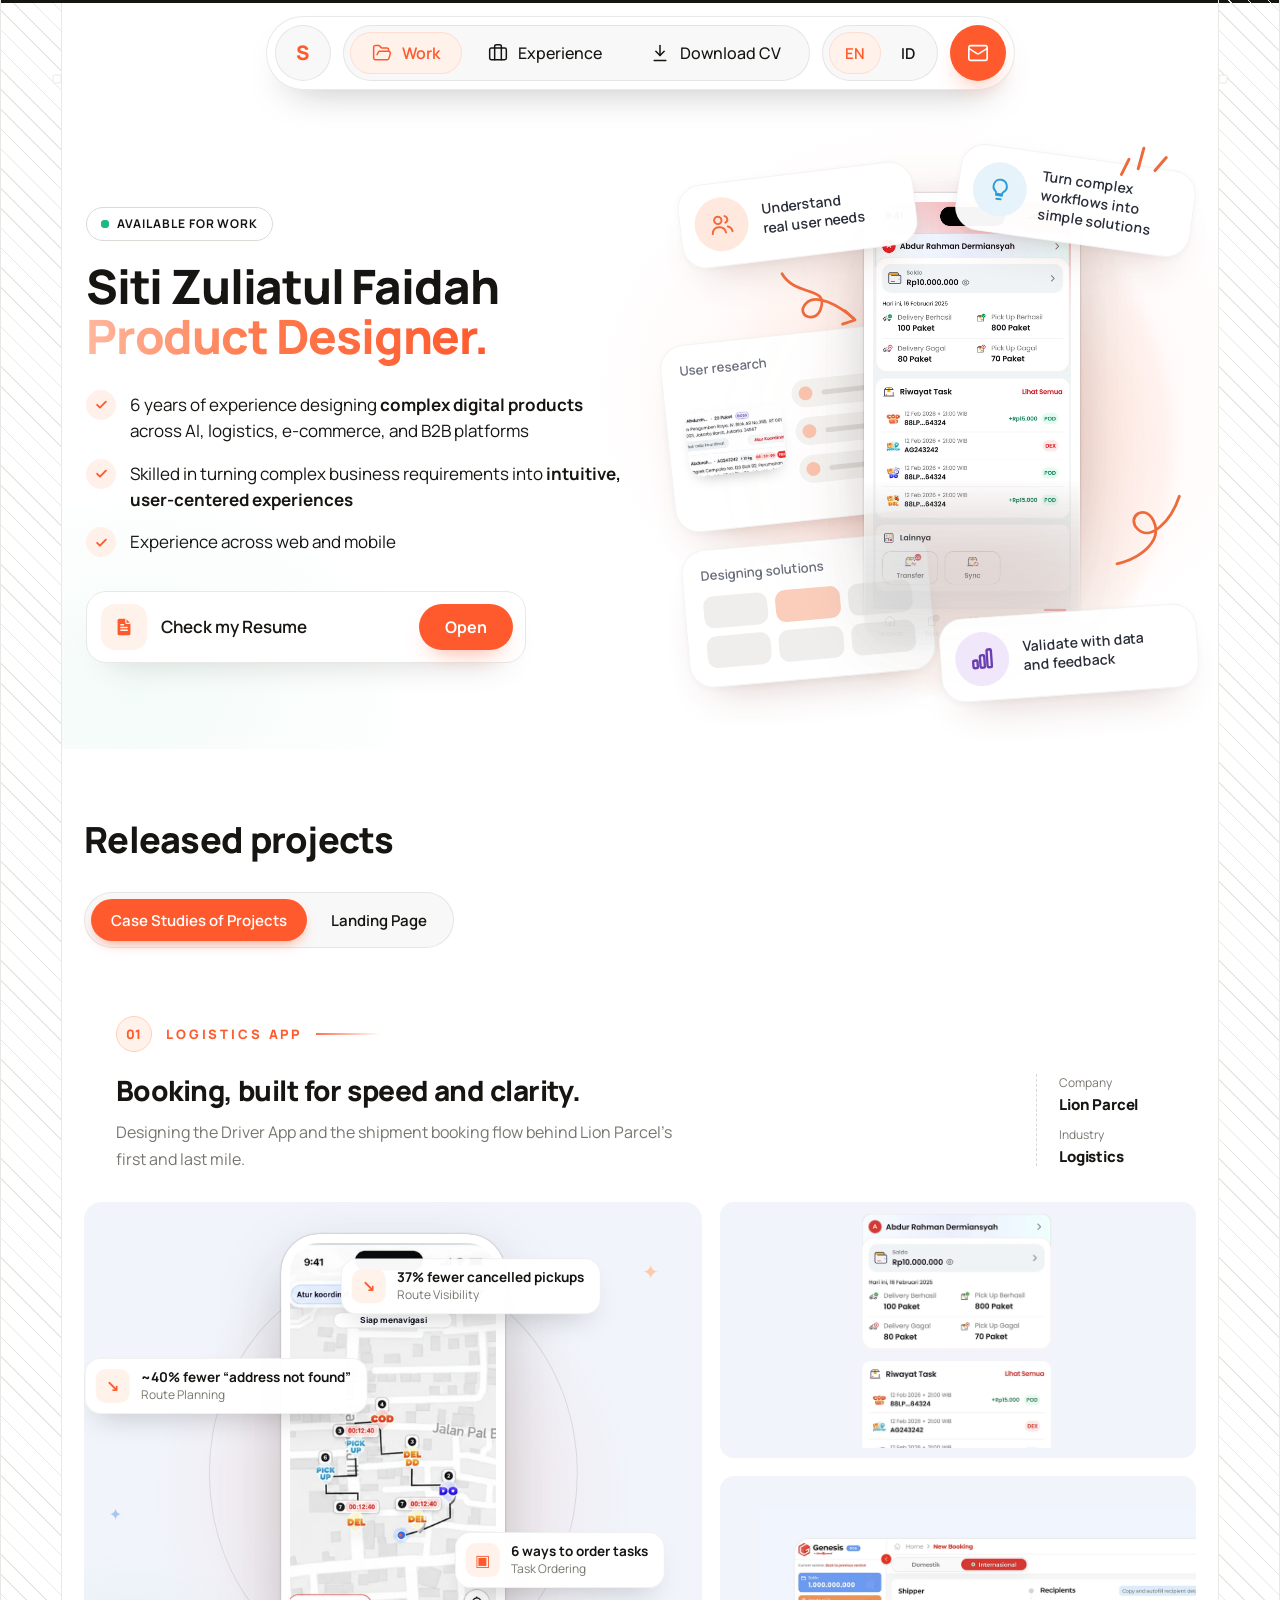
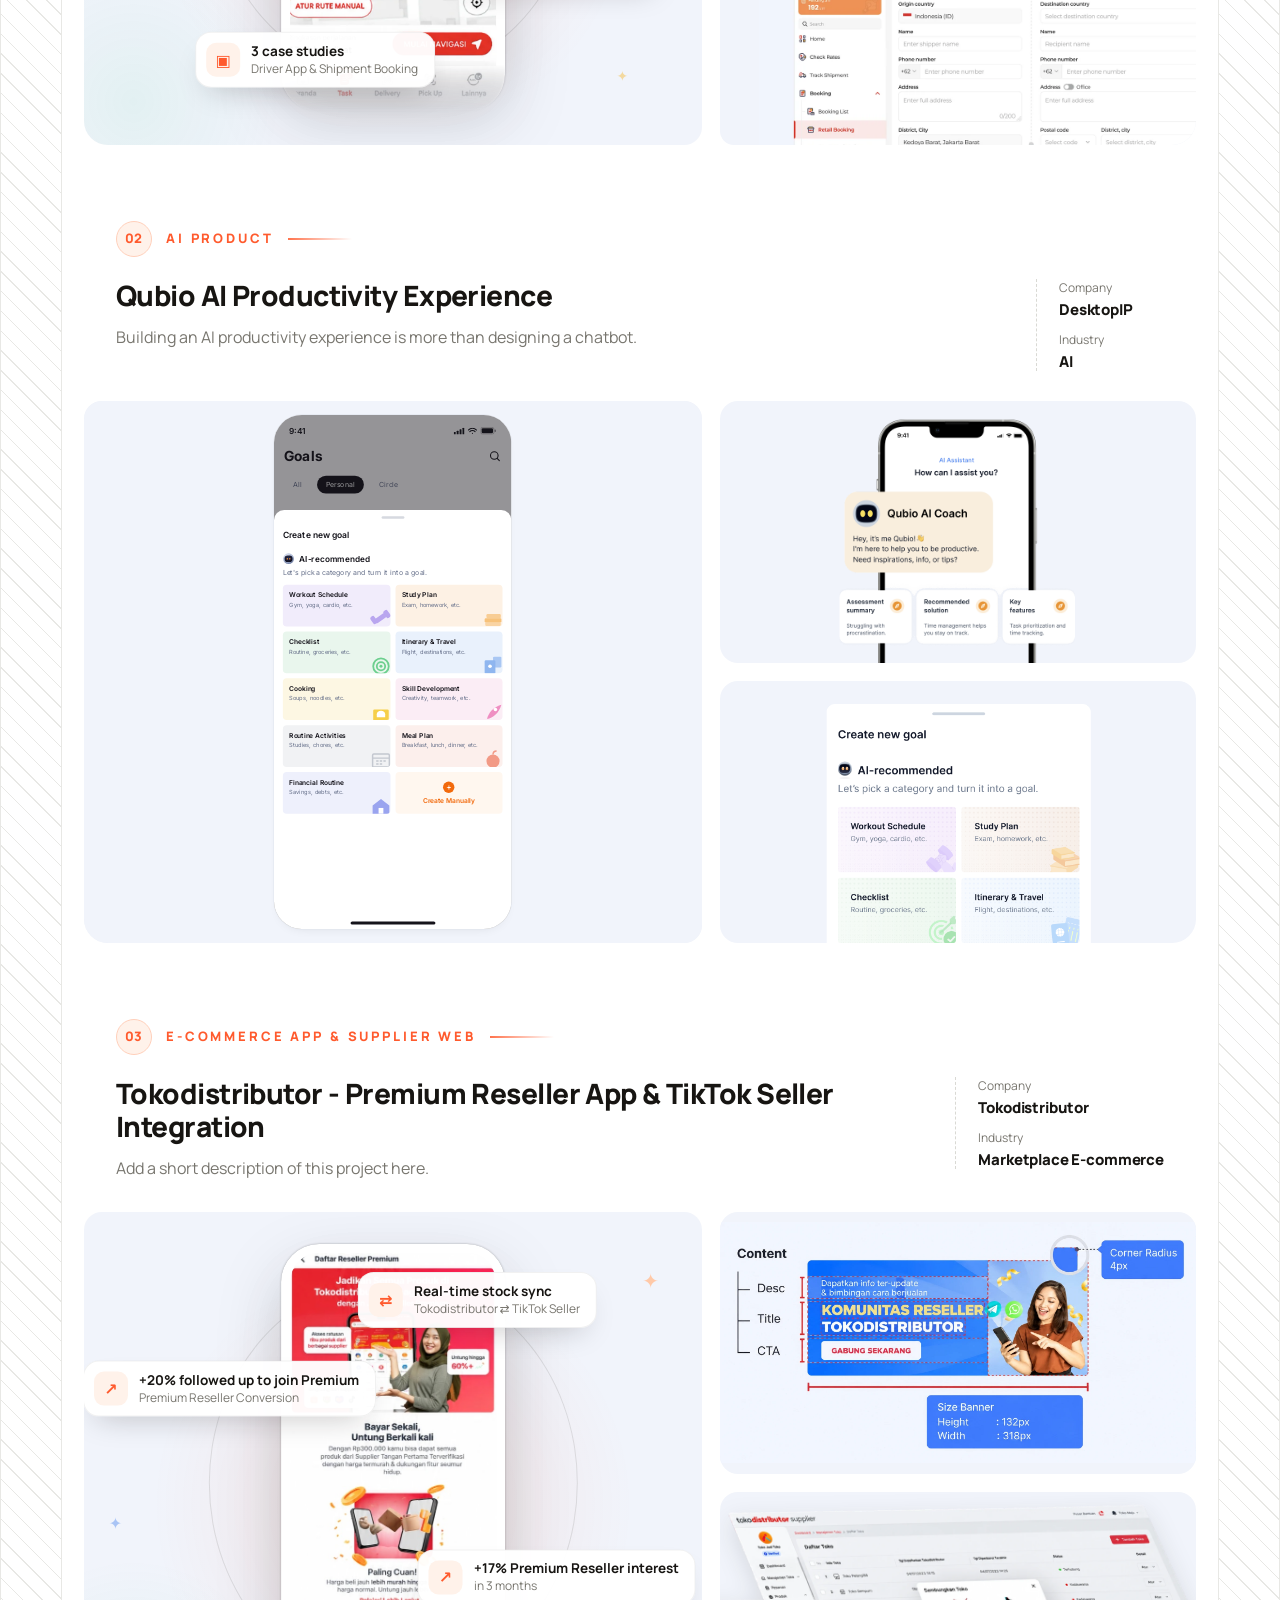
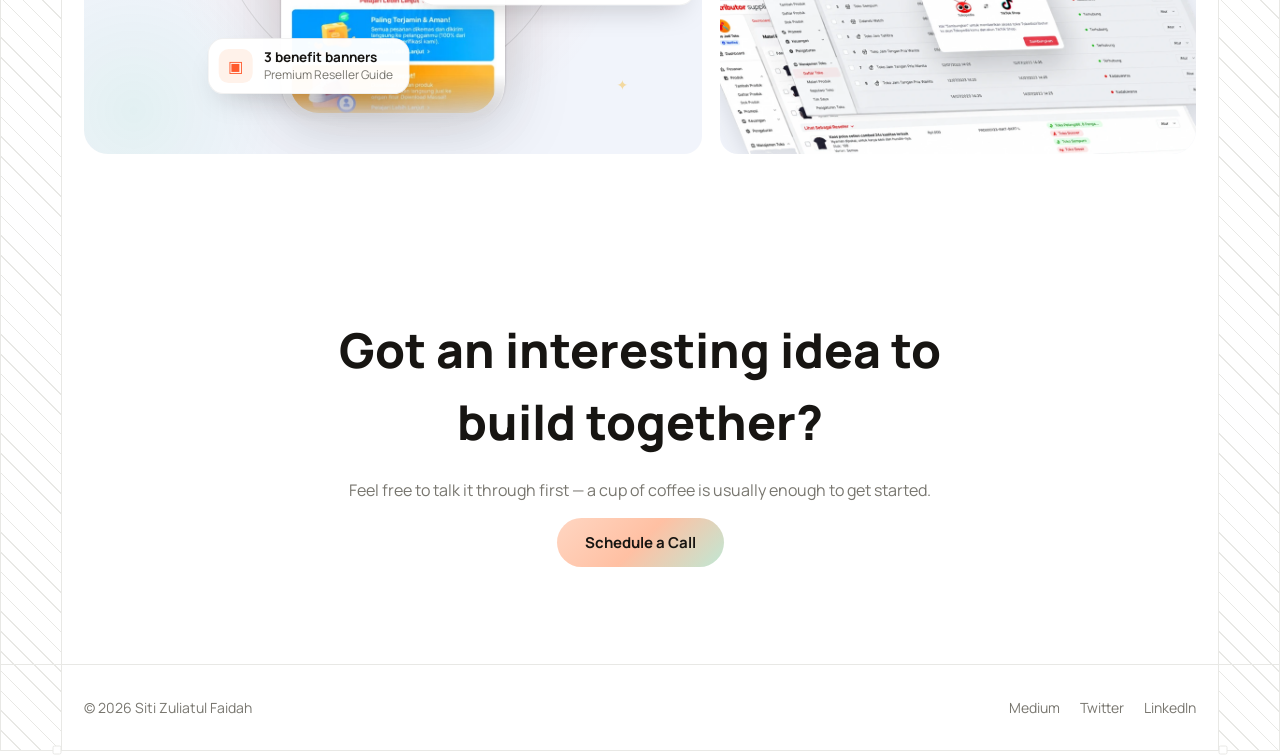
